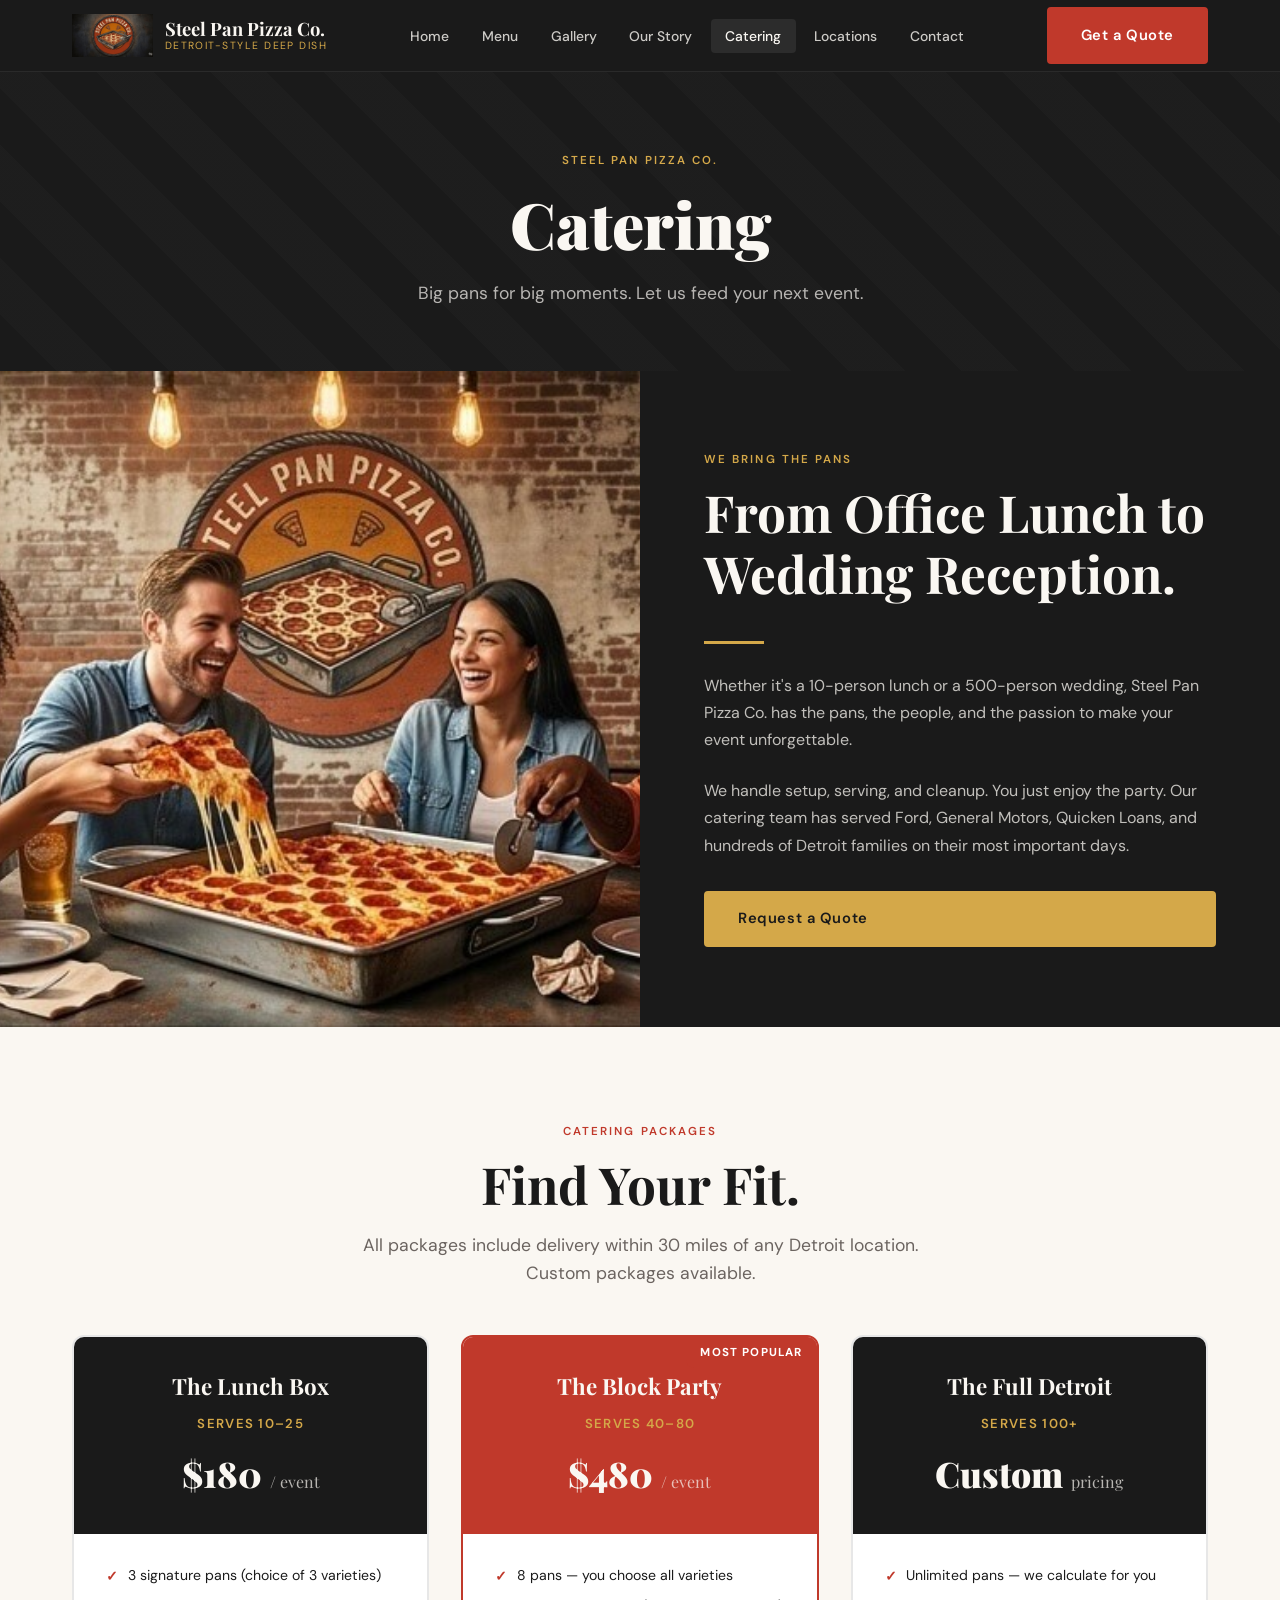
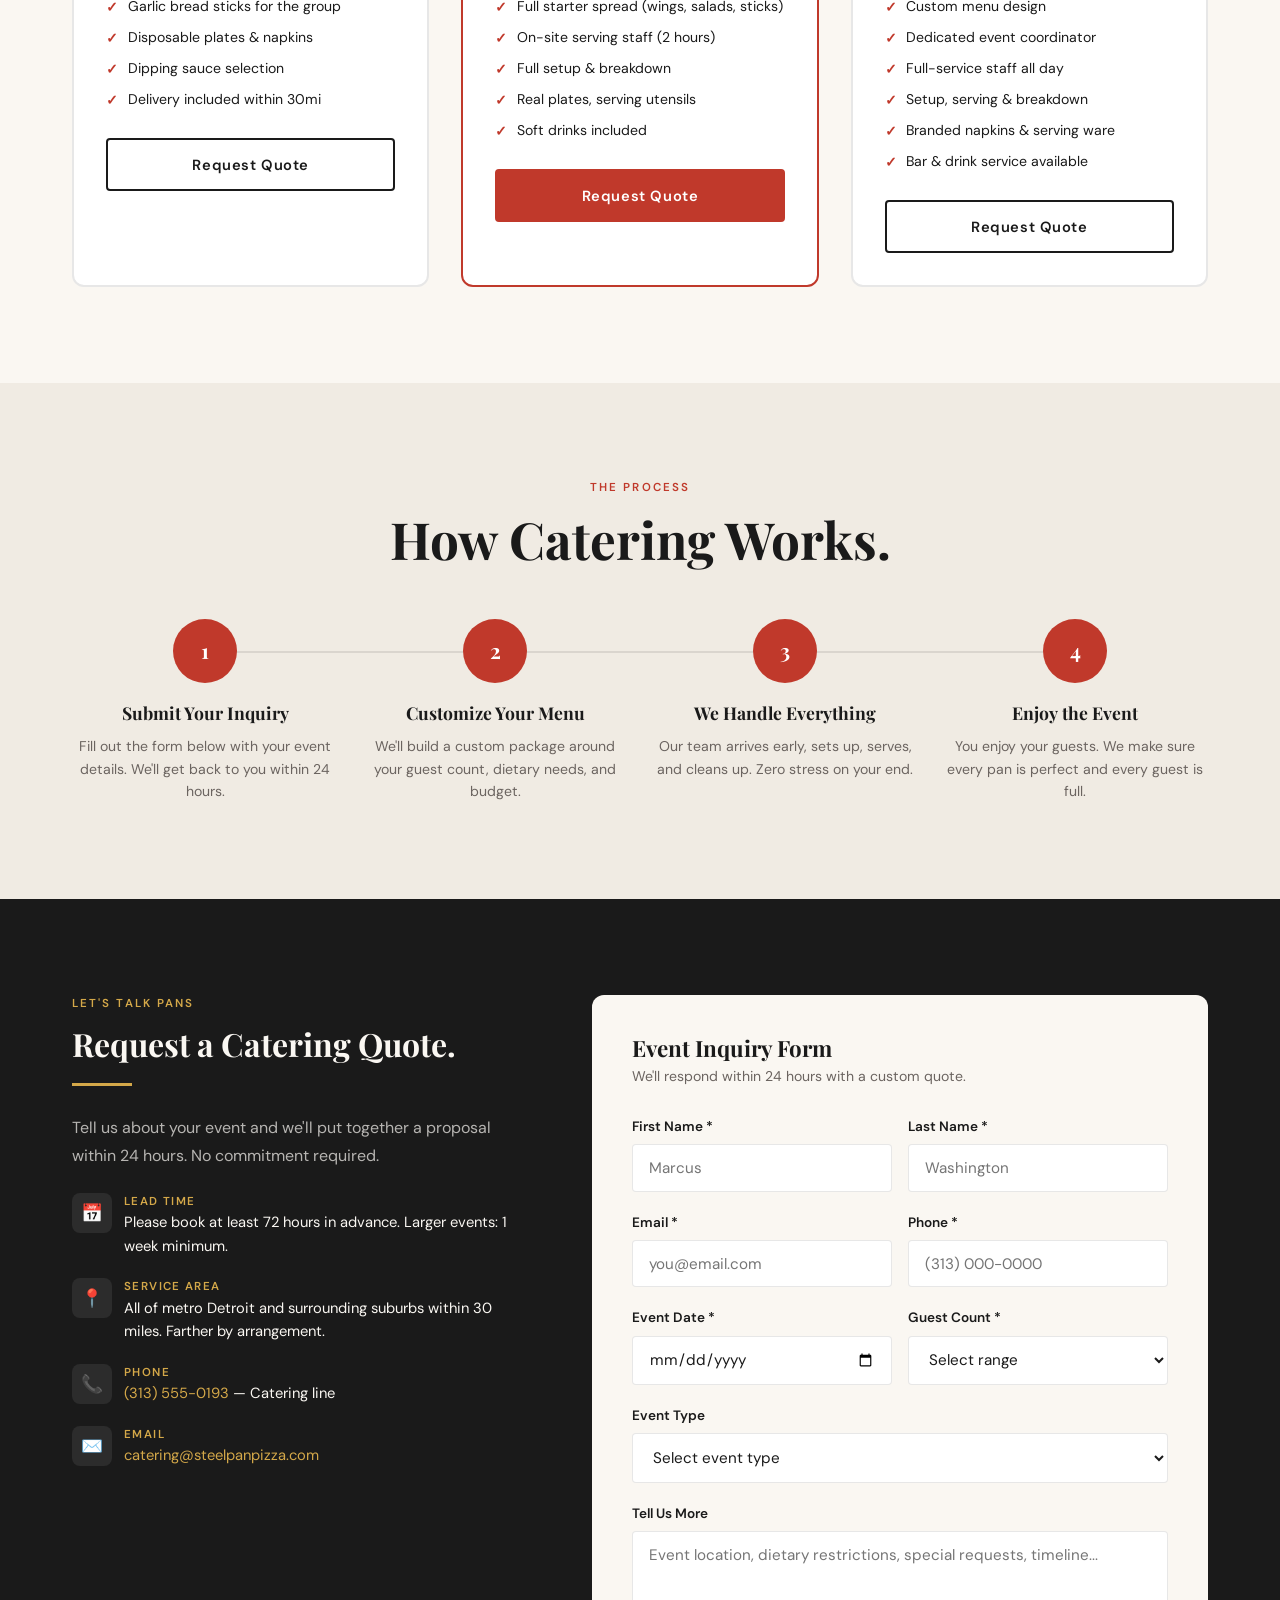
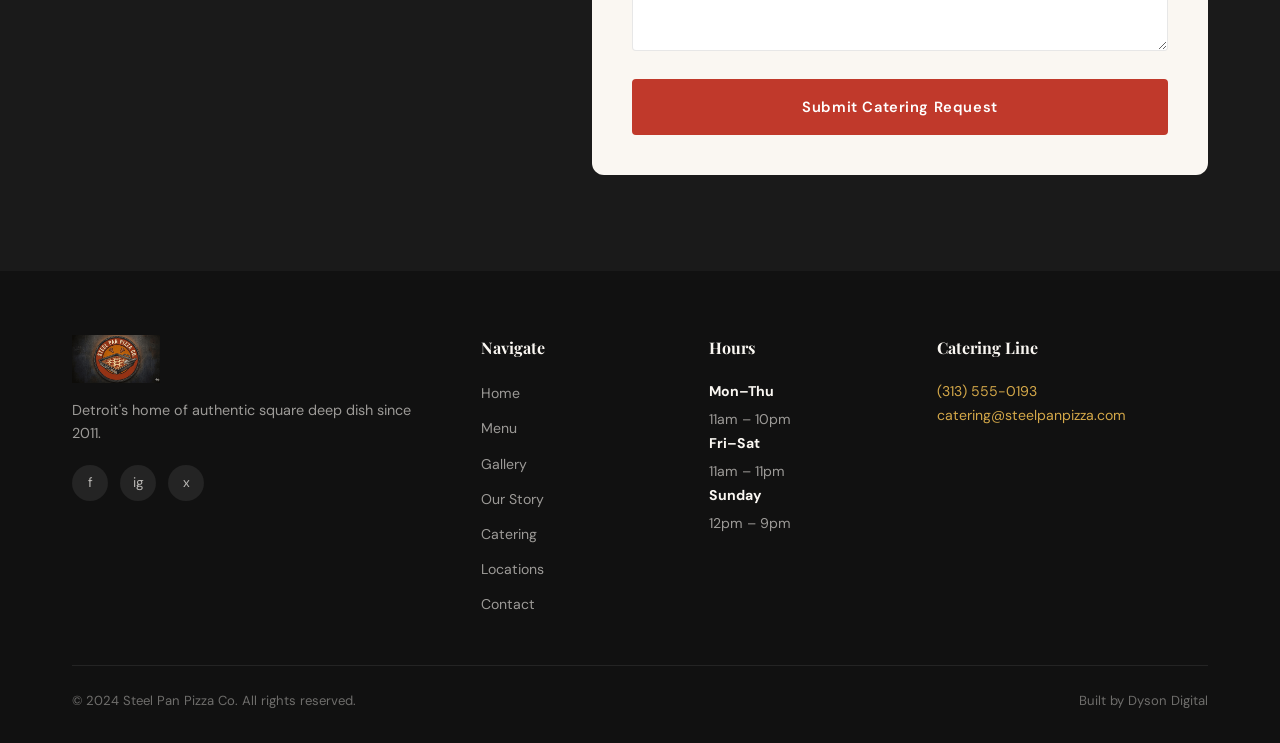
==== catering.html @ 88f8a6eb "Add files via upload" ====
<!DOCTYPE html>
<html lang="en">
<head>
  <meta charset="UTF-8">
  <meta name="viewport" content="width=device-width, initial-scale=1.0">
  <meta name="robots" content="noindex, nofollow">
  <title>Catering — Steel Pan Pizza Co. | Detroit Deep Dish for Events</title>
  <meta name="description" content="Book Steel Pan Pizza Co. for your next corporate lunch, wedding, or party. Detroit-style deep dish catering across metro Detroit.">
  <link rel="preconnect" href="https://fonts.googleapis.com">
  <link rel="preconnect" href="https://fonts.gstatic.com" crossorigin>
  <link rel="stylesheet" href="style.css">
  <style>
    .catering-intro {
      display: grid;
      grid-template-columns: 1fr 1fr;
      min-height: 560px;
    }
    .catering-intro__img { overflow: hidden; }
    .catering-intro__img img { width: 100%; height: 100%; object-fit: cover; }
    .catering-intro__content {
      padding: 5rem 4rem;
      background: var(--charcoal);
      display: flex;
      flex-direction: column;
      justify-content: center;
    }

    .packages {
      padding: 6rem 0;
      background: var(--cream);
    }
    .packages__grid {
      display: grid;
      grid-template-columns: repeat(3, 1fr);
      gap: 2rem;
      margin-top: 3rem;
    }
    .package-card {
      background: #fff;
      border: 2px solid var(--border);
      border-radius: 12px;
      overflow: hidden;
      transition: transform 0.25s, box-shadow 0.25s, border-color 0.25s;
      position: relative;
    }
    .package-card:hover {
      transform: translateY(-6px);
      box-shadow: var(--shadow-md);
    }
    .package-card--featured {
      border-color: var(--red);
    }
    .package-card__badge {
      position: absolute;
      top: 0;
      right: 0;
      background: var(--red);
      color: #fff;
      font-size: 0.72rem;
      font-weight: 700;
      letter-spacing: 0.1em;
      text-transform: uppercase;
      padding: 0.4rem 0.9rem;
      border-bottom-left-radius: 8px;
      opacity: 1;
    }
    .package-card__header {
      background: var(--charcoal);
      padding: 2rem;
      text-align: center;
    }
    .package-card__featured-header { background: var(--red); }
    .package-card__name {
      font-family: var(--font-head);
      font-size: 1.4rem;
      font-weight: 700;
      color: var(--cream);
      margin-bottom: 0.5rem;
      opacity: 1;
    }
    .package-card__serves {
      font-size: 0.82rem;
      font-weight: 600;
      letter-spacing: 0.1em;
      text-transform: uppercase;
      color: var(--gold);
      opacity: 1;
    }
    .package-card__price {
      font-family: var(--font-head);
      font-size: 2.2rem;
      font-weight: 900;
      color: var(--cream);
      margin-top: 0.75rem;
      opacity: 1;
    }
    .package-card__price span {
      font-size: 1rem;
      font-weight: 400;
      opacity: 0.7;
    }
    .package-card__body { padding: 2rem; }
    .package-card__features {
      display: flex;
      flex-direction: column;
      gap: 0.65rem;
      margin-bottom: 1.75rem;
    }
    .package-card__feature {
      display: flex;
      align-items: flex-start;
      gap: 0.6rem;
      font-size: 0.88rem;
      color: var(--charcoal);
      line-height: 1.4;
      opacity: 1;
    }
    .package-card__feature::before {
      content: '✓';
      color: var(--red);
      font-weight: 700;
      flex-shrink: 0;
      margin-top: 0.05rem;
    }

    .how-it-works {
      background: var(--warm-gray);
      padding: 6rem 0;
    }
    .steps {
      display: grid;
      grid-template-columns: repeat(4, 1fr);
      gap: 1.5rem;
      margin-top: 3rem;
      position: relative;
    }
    .steps::before {
      content: '';
      position: absolute;
      top: 2rem;
      left: 10%;
      right: 10%;
      height: 2px;
      background: var(--border);
      z-index: 0;
    }
    .step {
      text-align: center;
      position: relative;
      z-index: 1;
    }
    .step__number {
      width: 4rem;
      height: 4rem;
      border-radius: 50%;
      background: var(--red);
      color: #fff;
      font-family: var(--font-head);
      font-size: 1.3rem;
      font-weight: 700;
      display: flex;
      align-items: center;
      justify-content: center;
      margin: 0 auto 1rem;
      opacity: 1;
    }
    .step__title { font-family: var(--font-head); font-size: 1.1rem; font-weight: 700; margin-bottom: 0.5rem; opacity: 1; }
    .step__text { font-size: 0.88rem; color: var(--mid-gray); line-height: 1.6; opacity: 1; }

    .inquiry-section {
      padding: 6rem 0;
      background: var(--charcoal);
    }
    .inquiry-grid {
      display: grid;
      grid-template-columns: 1fr 1.4fr;
      gap: 5rem;
      align-items: start;
    }
    .inquiry-info h2 { color: var(--cream); font-size: 2rem; margin-bottom: 1rem; opacity: 1; }
    .inquiry-info p { color: rgba(250,247,242,0.7); line-height: 1.7; margin-bottom: 1.5rem; opacity: 1; }
    .inquiry-detail {
      display: flex;
      align-items: flex-start;
      gap: 0.75rem;
      margin-bottom: 1.25rem;
    }
    .inquiry-detail__icon {
      width: 40px;
      height: 40px;
      background: rgba(255,255,255,0.08);
      border-radius: 8px;
      display: flex;
      align-items: center;
      justify-content: center;
      font-size: 1.1rem;
      flex-shrink: 0;
    }
    .inquiry-detail__label { font-size: 0.72rem; font-weight: 600; letter-spacing: 0.12em; text-transform: uppercase; color: var(--gold); opacity: 1; }
    .inquiry-detail__value { font-size: 0.92rem; color: var(--cream); opacity: 1; }

    .catering-form {
      background: var(--cream);
      border-radius: 12px;
      padding: 2.5rem;
    }
    .catering-form h3 { font-size: 1.4rem; margin-bottom: 0.25rem; opacity: 1; }
    .catering-form p { font-size: 0.88rem; color: var(--mid-gray); margin-bottom: 1.75rem; opacity: 1; }
    .form-row { display: grid; grid-template-columns: 1fr 1fr; gap: 1rem; }

    @media (max-width: 900px) {
      .catering-intro { grid-template-columns: 1fr; }
      .catering-intro__img { height: 320px; }
      .catering-intro__content { padding: 3rem 2rem; }
      .packages__grid { grid-template-columns: 1fr; max-width: 480px; margin-left: auto; margin-right: auto; }
      .steps { grid-template-columns: repeat(2, 1fr); }
      .steps::before { display: none; }
      .inquiry-grid { grid-template-columns: 1fr; gap: 3rem; }
      .form-row { grid-template-columns: 1fr; }
    }
    @media (max-width: 600px) {
      .steps { grid-template-columns: 1fr; }
    }
  </style>
</head>
<body>

<!-- ══ NAVBAR ══ -->
<nav class="navbar" role="navigation" aria-label="Main navigation">
  <div class="navbar__inner">
    <a href="index.html" class="navbar__logo" aria-label="Steel Pan Pizza Co. Home">
      <img src="images/pizzalogo.PNG" alt="Steel Pan Pizza Co. Logo">
      <div class="navbar__logo-text">Steel Pan Pizza Co.<span>Detroit-Style Deep Dish</span></div>
    </a>
    <ul class="navbar__links" role="list">
      <li><a href="index.html">Home</a></li>
      <li><a href="menu.html">Menu</a></li>
      <li><a href="gallery.html">Gallery</a></li>
      <li><a href="story.html">Our Story</a></li>
      <li><a href="catering.html" class="active">Catering</a></li>
      <li><a href="locations.html">Locations</a></li>
      <li><a href="contact.html">Contact</a></li>
    </ul>
    <div class="navbar__cta"><a href="catering.html" class="btn btn--primary demo-trigger">Get a Quote</a></div>
    <button class="navbar__hamburger" aria-label="Open mobile menu" aria-expanded="false" id="hamburgerBtn">
      <span></span><span></span><span></span>
    </button>
  </div>
</nav>

<!-- ══ MOBILE MENU ══ -->
<div class="mobile-menu" id="mobileMenu" aria-hidden="true" role="dialog" aria-modal="true" aria-label="Mobile navigation">
  <button class="mobile-menu__close" id="menuClose" aria-label="Close menu">✕</button>
  <a href="index.html">Home</a>
  <a href="menu.html">Menu</a>
  <a href="gallery.html">Gallery</a>
  <a href="story.html">Our Story</a>
  <a href="catering.html">Catering</a>
  <a href="locations.html">Locations</a>
  <a href="contact.html">Contact</a>
  <div class="mobile-menu__cta"><a href="catering.html" class="btn btn--primary demo-trigger">Get a Quote</a></div>
</div>

<!-- ══ PAGE HERO ══ -->
<section class="page-hero" aria-labelledby="pageHeroTitle">
  <div class="container">
    <span class="page-hero__eyebrow">Steel Pan Pizza Co.</span>
    <h1 class="page-hero__title" id="pageHeroTitle">Catering</h1>
    <p class="page-hero__sub">Big pans for big moments. Let us feed your next event.</p>
  </div>
</section>

<!-- ══ INTRO SPLIT ══ -->
<section aria-labelledby="cateringIntroTitle">
  <div class="catering-intro">
    <div class="catering-intro__img">
      <img src="images/friendseatingpizza.jpg" alt="Large catered event with Steel Pan Pizza" loading="lazy">
    </div>
    <div class="catering-intro__content">
      <span class="section-eyebrow" style="color: var(--gold);">We Bring the Pans</span>
      <h2 id="cateringIntroTitle" class="section-title" style="color: var(--cream);">From Office Lunch to Wedding Reception.</h2>
      <div class="divider divider--gold"></div>
      <p style="color: rgba(250,247,242,0.75); line-height: 1.7; margin-bottom: 1.5rem; opacity: 1;">Whether it's a 10-person lunch or a 500-person wedding, Steel Pan Pizza Co. has the pans, the people, and the passion to make your event unforgettable.</p>
      <p style="color: rgba(250,247,242,0.75); line-height: 1.7; margin-bottom: 2rem; opacity: 1;">We handle setup, serving, and cleanup. You just enjoy the party. Our catering team has served Ford, General Motors, Quicken Loans, and hundreds of Detroit families on their most important days.</p>
      <a href="#inquiry" class="btn btn--gold demo-trigger">Request a Quote</a>
    </div>
  </div>
</section>

<!-- ══ PACKAGES ══ -->
<section class="packages" aria-labelledby="packagesTitle">
  <div class="container">
    <div class="text-center">
      <span class="section-eyebrow">Catering Packages</span>
      <h2 id="packagesTitle" class="section-title">Find Your Fit.</h2>
      <p class="section-subtitle" style="margin: 0 auto;">All packages include delivery within 30 miles of any Detroit location. Custom packages available.</p>
    </div>
    <div class="packages__grid">
      <div class="package-card fade-up">
        <div class="package-card__header">
          <div class="package-card__name">The Lunch Box</div>
          <div class="package-card__serves">Serves 10–25</div>
          <div class="package-card__price">$180 <span>/ event</span></div>
        </div>
        <div class="package-card__body">
          <div class="package-card__features">
            <div class="package-card__feature">3 signature pans (choice of 3 varieties)</div>
            <div class="package-card__feature">Garlic bread sticks for the group</div>
            <div class="package-card__feature">Disposable plates &amp; napkins</div>
            <div class="package-card__feature">Dipping sauce selection</div>
            <div class="package-card__feature">Delivery included within 30mi</div>
          </div>
          <button class="btn btn--outline-dark demo-trigger" style="width: 100%; justify-content: center;">Request Quote</button>
        </div>
      </div>

      <div class="package-card package-card--featured fade-up">
        <div class="package-card__badge">Most Popular</div>
        <div class="package-card__header package-card__featured-header">
          <div class="package-card__name">The Block Party</div>
          <div class="package-card__serves">Serves 40–80</div>
          <div class="package-card__price">$480 <span>/ event</span></div>
        </div>
        <div class="package-card__body">
          <div class="package-card__features">
            <div class="package-card__feature">8 pans — you choose all varieties</div>
            <div class="package-card__feature">Full starter spread (wings, salads, sticks)</div>
            <div class="package-card__feature">On-site serving staff (2 hours)</div>
            <div class="package-card__feature">Full setup &amp; breakdown</div>
            <div class="package-card__feature">Real plates, serving utensils</div>
            <div class="package-card__feature">Soft drinks included</div>
          </div>
          <button class="btn btn--primary demo-trigger" style="width: 100%; justify-content: center;">Request Quote</button>
        </div>
      </div>

      <div class="package-card fade-up">
        <div class="package-card__header">
          <div class="package-card__name">The Full Detroit</div>
          <div class="package-card__serves">Serves 100+</div>
          <div class="package-card__price">Custom <span>pricing</span></div>
        </div>
        <div class="package-card__body">
          <div class="package-card__features">
            <div class="package-card__feature">Unlimited pans — we calculate for you</div>
            <div class="package-card__feature">Custom menu design</div>
            <div class="package-card__feature">Dedicated event coordinator</div>
            <div class="package-card__feature">Full-service staff all day</div>
            <div class="package-card__feature">Setup, serving &amp; breakdown</div>
            <div class="package-card__feature">Branded napkins &amp; serving ware</div>
            <div class="package-card__feature">Bar &amp; drink service available</div>
          </div>
          <button class="btn btn--outline-dark demo-trigger" style="width: 100%; justify-content: center;">Request Quote</button>
        </div>
      </div>
    </div>
  </div>
</section>

<!-- ══ HOW IT WORKS ══ -->
<section class="how-it-works" aria-labelledby="howTitle">
  <div class="container">
    <div class="text-center">
      <span class="section-eyebrow">The Process</span>
      <h2 id="howTitle" class="section-title">How Catering Works.</h2>
    </div>
    <div class="steps" role="list">
      <div class="step fade-up" role="listitem">
        <div class="step__number" aria-label="Step 1">1</div>
        <div class="step__title">Submit Your Inquiry</div>
        <p class="step__text">Fill out the form below with your event details. We'll get back to you within 24 hours.</p>
      </div>
      <div class="step fade-up" role="listitem">
        <div class="step__number" aria-label="Step 2">2</div>
        <div class="step__title">Customize Your Menu</div>
        <p class="step__text">We'll build a custom package around your guest count, dietary needs, and budget.</p>
      </div>
      <div class="step fade-up" role="listitem">
        <div class="step__number" aria-label="Step 3">3</div>
        <div class="step__title">We Handle Everything</div>
        <p class="step__text">Our team arrives early, sets up, serves, and cleans up. Zero stress on your end.</p>
      </div>
      <div class="step fade-up" role="listitem">
        <div class="step__number" aria-label="Step 4">4</div>
        <div class="step__title">Enjoy the Event</div>
        <p class="step__text">You enjoy your guests. We make sure every pan is perfect and every guest is full.</p>
      </div>
    </div>
  </div>
</section>

<!-- ══ INQUIRY FORM ══ -->
<section class="inquiry-section" id="inquiry" aria-labelledby="inquiryTitle">
  <div class="container">
    <div class="inquiry-grid">
      <div class="inquiry-info">
        <span class="section-eyebrow" style="color: var(--gold);">Let's Talk Pans</span>
        <h2 id="inquiryTitle">Request a Catering Quote.</h2>
        <div class="divider divider--gold"></div>
        <p>Tell us about your event and we'll put together a proposal within 24 hours. No commitment required.</p>

        <div class="inquiry-detail">
          <div class="inquiry-detail__icon" aria-hidden="true">📅</div>
          <div>
            <div class="inquiry-detail__label">Lead Time</div>
            <div class="inquiry-detail__value">Please book at least 72 hours in advance. Larger events: 1 week minimum.</div>
          </div>
        </div>
        <div class="inquiry-detail">
          <div class="inquiry-detail__icon" aria-hidden="true">📍</div>
          <div>
            <div class="inquiry-detail__label">Service Area</div>
            <div class="inquiry-detail__value">All of metro Detroit and surrounding suburbs within 30 miles. Farther by arrangement.</div>
          </div>
        </div>
        <div class="inquiry-detail">
          <div class="inquiry-detail__icon" aria-hidden="true">📞</div>
          <div>
            <div class="inquiry-detail__label">Phone</div>
            <div class="inquiry-detail__value"><a href="tel:+13135550193" style="color: var(--gold);">(313) 555-0193</a> — Catering line</div>
          </div>
        </div>
        <div class="inquiry-detail">
          <div class="inquiry-detail__icon" aria-hidden="true">✉️</div>
          <div>
            <div class="inquiry-detail__label">Email</div>
            <div class="inquiry-detail__value"><a href="mailto:catering@steelpanpizza.com" style="color: var(--gold);">catering@steelpanpizza.com</a></div>
          </div>
        </div>
      </div>

      <div class="catering-form" role="form" aria-labelledby="formTitle">
        <h3 id="formTitle">Event Inquiry Form</h3>
        <p>We'll respond within 24 hours with a custom quote.</p>
        <div class="form-row">
          <div class="form-group">
            <label for="firstName">First Name *</label>
            <input type="text" id="firstName" name="firstName" placeholder="Marcus" required>
          </div>
          <div class="form-group">
            <label for="lastName">Last Name *</label>
            <input type="text" id="lastName" name="lastName" placeholder="Washington" required>
          </div>
        </div>
        <div class="form-row">
          <div class="form-group">
            <label for="email">Email *</label>
            <input type="email" id="email" name="email" placeholder="you@email.com" required>
          </div>
          <div class="form-group">
            <label for="phone">Phone *</label>
            <input type="tel" id="phone" name="phone" placeholder="(313) 000-0000" required>
          </div>
        </div>
        <div class="form-row">
          <div class="form-group">
            <label for="eventDate">Event Date *</label>
            <input type="date" id="eventDate" name="eventDate" required>
          </div>
          <div class="form-group">
            <label for="guestCount">Guest Count *</label>
            <select id="guestCount" name="guestCount" required>
              <option value="">Select range</option>
              <option>10–25 guests</option>
              <option>25–50 guests</option>
              <option>50–100 guests</option>
              <option>100–200 guests</option>
              <option>200+ guests</option>
            </select>
          </div>
        </div>
        <div class="form-group">
          <label for="eventType">Event Type</label>
          <select id="eventType" name="eventType">
            <option value="">Select event type</option>
            <option>Corporate Lunch / Dinner</option>
            <option>Wedding / Rehearsal Dinner</option>
            <option>Birthday Party</option>
            <option>Community / Block Party</option>
            <option>Holiday Party</option>
            <option>Other</option>
          </select>
        </div>
        <div class="form-group">
          <label for="eventDetails">Tell Us More</label>
          <textarea id="eventDetails" name="eventDetails" placeholder="Event location, dietary restrictions, special requests, timeline..."></textarea>
        </div>
        <button type="button" class="btn btn--primary demo-trigger" style="width: 100%; justify-content: center; padding: 1rem;">Submit Catering Request</button>
      </div>
    </div>
  </div>
</section>

<!-- ══ FOOTER ══ -->
<footer class="footer" role="contentinfo">
  <div class="container">
    <div class="footer__grid">
      <div class="footer__brand">
        <img src="images/pizzalogo.PNG" alt="Steel Pan Pizza Co." loading="lazy">
        <p>Detroit's home of authentic square deep dish since 2011.</p>
        <div class="footer__social" aria-label="Social media links">
          <a href="#" aria-label="Facebook">f</a>
          <a href="#" aria-label="Instagram">ig</a>
          <a href="#" aria-label="Twitter/X">x</a>
        </div>
      </div>
      <div>
        <div class="footer__col-title">Navigate</div>
        <ul class="footer__links" role="list">
          <li><a href="index.html">Home</a></li><li><a href="menu.html">Menu</a></li>
          <li><a href="gallery.html">Gallery</a></li><li><a href="story.html">Our Story</a></li>
          <li><a href="catering.html">Catering</a></li><li><a href="locations.html">Locations</a></li>
          <li><a href="contact.html">Contact</a></li>
        </ul>
      </div>
      <div>
        <div class="footer__col-title">Hours</div>
        <address class="footer__address" style="font-style:normal;">
          <strong>Mon–Thu</strong> 11am – 10pm<br>
          <strong>Fri–Sat</strong> 11am – 11pm<br>
          <strong>Sunday</strong> 12pm – 9pm
        </address>
      </div>
      <div>
        <div class="footer__col-title">Catering Line</div>
        <address class="footer__address" style="font-style:normal;">
          <a href="tel:+13135550193" style="color:var(--gold);">(313) 555-0193</a><br>
          <a href="mailto:catering@steelpanpizza.com" style="color:var(--gold);">catering@steelpanpizza.com</a>
        </address>
      </div>
    </div>
    <div class="footer__bottom">
      <span>© 2024 Steel Pan Pizza Co. All rights reserved.</span>
      <span>Built by <a href="#" rel="noopener">Dyson Digital</a></span>
    </div>
  </div>
</footer>

<!-- ══ DEMO MODAL ══ -->
<div class="demo-modal-overlay" id="demoModal" role="dialog" aria-modal="true" aria-labelledby="demoModalTitle">
  <div class="demo-modal">
    <div class="demo-modal__icon" aria-hidden="true">🍕</div>
    <h2 class="demo-modal__title" id="demoModalTitle">Demo Site Only</h2>
    <p class="demo-modal__body">This is a demo site for display purposes only. No orders can be placed.</p>
    <p class="demo-modal__credit">Built by Dyson Digital</p>
    <button class="demo-modal__close" id="demoClose">Got It</button>
  </div>
</div>

<script>
  const demoModal = document.getElementById('demoModal');
  document.querySelectorAll('.demo-trigger').forEach(btn => {
    btn.addEventListener('click', e => { e.preventDefault(); demoModal.classList.add('is-active'); });
  });
  document.getElementById('demoClose').addEventListener('click', () => demoModal.classList.remove('is-active'));
  demoModal.addEventListener('click', e => { if (e.target === demoModal) demoModal.classList.remove('is-active'); });
  document.addEventListener('keydown', e => { if (e.key === 'Escape') demoModal.classList.remove('is-active'); });

  const observer = new IntersectionObserver(entries => {
    entries.forEach(e => { if (e.isIntersecting) { e.target.classList.add('is-visible'); observer.unobserve(e.target); } });
  }, { threshold: 0.1 });
  document.querySelectorAll('.fade-up').forEach(el => observer.observe(el));
</script>

<!-- ══ MOBILE NAV ══ -->
<script>
  const hamburgerBtn = document.getElementById('hamburgerBtn');
  const mobileMenu   = document.getElementById('mobileMenu');
  const menuClose    = document.getElementById('menuClose');
  function openMenu() { mobileMenu.classList.add('is-open'); requestAnimationFrame(() => mobileMenu.setAttribute('aria-hidden','false')); hamburgerBtn.setAttribute('aria-expanded','true'); document.body.style.overflow='hidden'; }
  function closeMenu() { mobileMenu.setAttribute('aria-hidden','true'); hamburgerBtn.setAttribute('aria-expanded','false'); document.body.style.overflow=''; setTimeout(()=>mobileMenu.classList.remove('is-open'),300); }
  hamburgerBtn.addEventListener('click', openMenu);
  menuClose.addEventListener('click', closeMenu);
  mobileMenu.addEventListener('click', (e) => { if (e.target.closest('a')) closeMenu(); });
  document.addEventListener('keydown', e => { if (e.key === 'Escape') closeMenu(); });
</script>
</body>
</html>
---- style.css ----
/* ═══════════════════════════════════════════════
   STEEL PAN PIZZA CO. — SHARED STYLESHEET
   Built by Dyson Digital
═══════════════════════════════════════════════ */

@import url('https://fonts.googleapis.com/css2?family=Playfair+Display:ital,wght@0,400;0,600;0,700;0,900;1,400;1,700&family=DM+Sans:wght@300;400;500;600&display=swap');

/* ── CSS VARIABLES ───────────────────────────── */
:root {
  --cream:      #faf7f2;
  --charcoal:   #1a1a1a;
  --red:        #c0392b;
  --red-dark:   #a93226;
  --red-light:  #e74c3c;
  --gold:       #d4a849;
  --warm-gray:  #f0ebe3;
  --mid-gray:   #6b6460;
  --border:     rgba(26,26,26,0.1);

  --font-head:  'Playfair Display', Georgia, serif;
  --font-body:  'DM Sans', sans-serif;

  --nav-h:      72px;
  --radius:     4px;
  --shadow-sm:  0 2px 12px rgba(0,0,0,0.08);
  --shadow-md:  0 8px 32px rgba(0,0,0,0.14);
  --shadow-lg:  0 20px 60px rgba(0,0,0,0.22);

  --z-nav:      999;
  --z-menu:     1000;
  --z-close:    1001;
  --z-modal:    1100;
}

/* ── RESET & BASE ───────────────────────────── */
*, *::before, *::after { box-sizing: border-box; margin: 0; padding: 0; }

html { scroll-behavior: smooth; font-size: 16px; }

body {
  font-family: var(--font-body);
  background: var(--cream);
  color: var(--charcoal);
  line-height: 1.6;
  overflow-x: hidden;
  -webkit-font-smoothing: antialiased;
}

img {
  max-width: 100%;
  height: auto;
  display: block;
}

a { color: inherit; text-decoration: none; }

ul { list-style: none; }

/* ── TYPOGRAPHY ──────────────────────────────── */
h1, h2, h3, h4, h5 {
  font-family: var(--font-head);
  line-height: 1.2;
  color: var(--charcoal);
  overflow: visible;
  opacity: 1;
}

p {
  line-height: 1.6;
  opacity: 1;
  overflow: visible;
}

.section-eyebrow {
  font-family: var(--font-body);
  font-size: 0.72rem;
  font-weight: 600;
  letter-spacing: 0.18em;
  text-transform: uppercase;
  color: var(--red);
  display: block;
  margin-bottom: 0.75rem;
  opacity: 1;
}

.section-title {
  font-size: clamp(2rem, 4vw, 3.2rem);
  font-weight: 700;
  margin-bottom: 1rem;
  opacity: 1;
}

.section-subtitle {
  font-size: 1.1rem;
  color: var(--mid-gray);
  max-width: 560px;
  line-height: 1.6;
  opacity: 1;
}

/* ── LAYOUT HELPERS ─────────────────────────── */
.container {
  width: 100%;
  max-width: 1200px;
  margin: 0 auto;
  padding: 0 2rem;
}

.container--wide {
  max-width: 1440px;
  margin: 0 auto;
  padding: 0 2rem;
}

.section {
  padding: 6rem 0;
}

.section--dark {
  background: var(--charcoal);
  color: var(--cream);
}

.section--dark h1,
.section--dark h2,
.section--dark h3,
.section--dark h4,
.section--dark p {
  color: var(--cream);
}

.section--warm {
  background: var(--warm-gray);
}

.text-center { text-align: center; }

/* ── BUTTONS ─────────────────────────────────── */
.btn {
  display: inline-flex;
  align-items: center;
  gap: 0.5rem;
  padding: 0.9rem 2rem;
  border-radius: var(--radius);
  font-family: var(--font-body);
  font-size: 0.92rem;
  font-weight: 600;
  letter-spacing: 0.04em;
  cursor: pointer;
  border: 2px solid transparent;
  transition: all 0.22s ease;
  text-decoration: none;
  opacity: 1;
}

.btn--primary {
  background: var(--red);
  color: #fff;
  border-color: var(--red);
}

.btn--primary:hover {
  background: var(--red-dark);
  border-color: var(--red-dark);
  transform: translateY(-2px);
  box-shadow: 0 6px 20px rgba(192,57,43,0.35);
}

.btn--outline {
  background: transparent;
  color: var(--cream);
  border-color: var(--cream);
}

.btn--outline:hover {
  background: var(--cream);
  color: var(--charcoal);
  transform: translateY(-2px);
}

.btn--outline-dark {
  background: transparent;
  color: var(--charcoal);
  border-color: var(--charcoal);
}

.btn--outline-dark:hover {
  background: var(--charcoal);
  color: var(--cream);
  transform: translateY(-2px);
}

.btn--gold {
  background: var(--gold);
  color: var(--charcoal);
  border-color: var(--gold);
}

.btn--gold:hover {
  background: #c49a3e;
  transform: translateY(-2px);
  box-shadow: 0 6px 20px rgba(212,168,73,0.4);
}

/* ── NAVBAR ──────────────────────────────────── */
.navbar {
  position: sticky;
  top: 0;
  left: 0;
  right: 0;
  height: var(--nav-h);
  background: var(--charcoal);
  z-index: var(--z-nav);
  border-bottom: 1px solid rgba(255,255,255,0.07);
}

.navbar__inner {
  display: flex;
  align-items: center;
  justify-content: space-between;
  height: 100%;
  max-width: 1200px;
  margin: 0 auto;
  padding: 0 2rem;
}

.navbar__logo {
  display: flex;
  align-items: center;
  gap: 0.75rem;
  text-decoration: none;
}

.navbar__logo img {
  height: 44px;
  width: auto;
  object-fit: contain;
}

.navbar__logo-text {
  font-family: var(--font-head);
  font-size: 1.15rem;
  font-weight: 700;
  color: var(--cream);
  line-height: 1.2;
  opacity: 1;
}

.navbar__logo-text span {
  display: block;
  font-size: 0.65rem;
  font-family: var(--font-body);
  font-weight: 400;
  letter-spacing: 0.14em;
  text-transform: uppercase;
  color: var(--gold);
  opacity: 1;
}

.navbar__links {
  display: flex;
  align-items: center;
  gap: 0.25rem;
}

.navbar__links a {
  font-size: 0.87rem;
  font-weight: 500;
  color: rgba(250,247,242,0.8);
  padding: 0.5rem 0.9rem;
  border-radius: var(--radius);
  transition: color 0.18s, background 0.18s;
  opacity: 1;
}

.navbar__links a:hover,
.navbar__links a.active {
  color: var(--cream);
  background: rgba(255,255,255,0.08);
}

.navbar__cta {
  display: flex;
  align-items: center;
  gap: 1rem;
}

.navbar__hamburger {
  display: none;
  flex-direction: column;
  justify-content: center;
  align-items: center;
  gap: 5px;
  width: 44px;
  height: 44px;
  background: none;
  border: none;
  cursor: pointer;
  padding: 0;
  border-radius: var(--radius);
}

.navbar__hamburger span {
  display: block;
  width: 24px;
  height: 2px;
  background: var(--cream);
  border-radius: 2px;
  transition: all 0.25s ease;
}

/* ── MOBILE MENU ────────────────────────────── */
.mobile-menu {
  display: none;
  position: fixed;
  inset: 0;
  background: var(--charcoal);
  z-index: var(--z-menu);
  flex-direction: column;
  justify-content: center;
  align-items: center;
  gap: 0;
  padding: 2rem;
  opacity: 0;
  transform: translateX(100%);
  transition: opacity 0.3s ease, transform 0.3s ease;
}

.mobile-menu[aria-hidden="false"] {
  opacity: 1;
  transform: translateX(0);
}

.mobile-menu.is-open {
  display: flex;
}

.mobile-menu__close {
  position: absolute;
  top: 2rem;
  right: 2rem;
  width: 44px;
  height: 44px;
  background: rgba(255,255,255,0.08);
  border: none;
  color: var(--cream);
  font-size: 1.4rem;
  cursor: pointer;
  border-radius: 50%;
  display: flex;
  align-items: center;
  justify-content: center;
  z-index: var(--z-close);
  transition: background 0.18s;
}

.mobile-menu__close:hover {
  background: rgba(255,255,255,0.16);
}

.mobile-menu a {
  font-family: var(--font-head);
  font-size: 2rem;
  font-weight: 700;
  color: var(--cream);
  padding: 0.75rem 1rem;
  text-align: center;
  transition: color 0.18s;
  opacity: 1;
}

.mobile-menu a:hover {
  color: var(--gold);
}

.mobile-menu__cta {
  margin-top: 2rem;
}

/* ── HERO ────────────────────────────────────── */
.hero {
  position: relative;
  min-height: calc(100vh - var(--nav-h));
  display: flex;
  align-items: center;
  overflow: hidden;
}

.hero__bg {
  position: absolute;
  inset: 0;
  z-index: 0;
}

.hero__bg img {
  width: 100%;
  height: 100%;
  object-fit: cover;
  object-position: center;
}

.hero__overlay {
  position: absolute;
  inset: 0;
  background: linear-gradient(
    105deg,
    rgba(26,26,26,0.82) 0%,
    rgba(26,26,26,0.55) 50%,
    rgba(26,26,26,0.2) 100%
  );
  z-index: 1;
}

.hero__content {
  position: relative;
  z-index: 2;
  max-width: 640px;
  padding: 4rem 2rem;
  margin-left: calc((100vw - 1200px) / 2);
}

@media (max-width: 1240px) {
  .hero__content { margin-left: 2rem; }
}

.hero__badge {
  display: inline-flex;
  align-items: center;
  gap: 0.5rem;
  background: var(--red);
  color: #fff;
  font-size: 0.72rem;
  font-weight: 600;
  letter-spacing: 0.16em;
  text-transform: uppercase;
  padding: 0.4rem 1rem;
  border-radius: 2rem;
  margin-bottom: 1.5rem;
  opacity: 1;
}

.hero__title {
  font-size: clamp(2.8rem, 6vw, 5rem);
  font-weight: 900;
  color: var(--cream);
  line-height: 1.05;
  margin-bottom: 1.25rem;
  opacity: 1;
}

.hero__title em {
  font-style: italic;
  color: var(--gold);
}

.hero__sub {
  font-size: 1.1rem;
  color: rgba(250,247,242,0.85);
  line-height: 1.6;
  margin-bottom: 2.5rem;
  opacity: 1;
}

.hero__actions {
  display: flex;
  gap: 1rem;
  flex-wrap: wrap;
}

/* ── DIVIDER ─────────────────────────────────── */
.divider {
  width: 60px;
  height: 3px;
  background: var(--red);
  margin: 1.25rem 0 1.75rem;
}

.divider--center {
  margin: 1.25rem auto 1.75rem;
}

.divider--gold {
  background: var(--gold);
}

/* ── CARDS ───────────────────────────────────── */
.card {
  background: #fff;
  border-radius: 8px;
  overflow: hidden;
  box-shadow: var(--shadow-sm);
  transition: transform 0.25s ease, box-shadow 0.25s ease;
}

.card:hover {
  transform: translateY(-6px);
  box-shadow: var(--shadow-md);
}

.card__img {
  width: 100%;
  height: 240px;
  object-fit: cover;
}

.card__body {
  padding: 1.5rem;
}

.card__label {
  font-size: 0.72rem;
  font-weight: 600;
  letter-spacing: 0.14em;
  text-transform: uppercase;
  color: var(--red);
  margin-bottom: 0.5rem;
  opacity: 1;
}

.card__title {
  font-size: 1.25rem;
  font-weight: 700;
  margin-bottom: 0.5rem;
  opacity: 1;
}

.card__desc {
  font-size: 0.9rem;
  color: var(--mid-gray);
  line-height: 1.6;
  opacity: 1;
}

.card__price {
  font-family: var(--font-head);
  font-size: 1.3rem;
  font-weight: 700;
  color: var(--red);
  margin-top: 1rem;
  opacity: 1;
}

/* ── GRID HELPERS ────────────────────────────── */
.grid-3 {
  display: grid;
  grid-template-columns: repeat(3, 1fr);
  gap: 2rem;
}

.grid-2 {
  display: grid;
  grid-template-columns: repeat(2, 1fr);
  gap: 2rem;
}

.grid-4 {
  display: grid;
  grid-template-columns: repeat(4, 1fr);
  gap: 1.5rem;
}

/* ── STRIP / FEATURE BAR ─────────────────────── */
.strip {
  background: var(--red);
  padding: 1.25rem 0;
  overflow: hidden;
}

.strip__inner {
  display: flex;
  align-items: center;
  justify-content: center;
  gap: 3rem;
  flex-wrap: wrap;
}

.strip__item {
  display: flex;
  align-items: center;
  gap: 0.6rem;
  color: #fff;
  font-size: 0.85rem;
  font-weight: 500;
  letter-spacing: 0.04em;
  opacity: 1;
}

.strip__item svg {
  flex-shrink: 0;
}

/* ── PAGE HERO (INTERIOR) ────────────────────── */
.page-hero {
  background: var(--charcoal);
  padding: 5rem 0 4rem;
  text-align: center;
  position: relative;
  overflow: hidden;
}

.page-hero::before {
  content: '';
  position: absolute;
  inset: 0;
  background: repeating-linear-gradient(
    45deg,
    transparent,
    transparent 40px,
    rgba(255,255,255,0.015) 40px,
    rgba(255,255,255,0.015) 80px
  );
  pointer-events: none;
}

.page-hero__eyebrow {
  font-size: 0.72rem;
  font-weight: 600;
  letter-spacing: 0.18em;
  text-transform: uppercase;
  color: var(--gold);
  display: block;
  margin-bottom: 1rem;
  opacity: 1;
}

.page-hero__title {
  font-size: clamp(2.5rem, 5vw, 4rem);
  font-weight: 900;
  color: var(--cream);
  opacity: 1;
}

.page-hero__sub {
  font-size: 1.1rem;
  color: rgba(250,247,242,0.7);
  margin-top: 1rem;
  max-width: 520px;
  margin-left: auto;
  margin-right: auto;
  line-height: 1.6;
  opacity: 1;
}

/* ── FOOTER ──────────────────────────────────── */
.footer {
  background: #111;
  padding: 4rem 0 2rem;
  color: rgba(250,247,242,0.7);
}

.footer__grid {
  display: grid;
  grid-template-columns: 2fr 1fr 1fr 1.5fr;
  gap: 3rem;
  margin-bottom: 3rem;
}

.footer__brand img {
  height: 48px;
  width: auto;
  margin-bottom: 1rem;
}

.footer__brand p {
  font-size: 0.9rem;
  line-height: 1.6;
  color: rgba(250,247,242,0.6);
  opacity: 1;
}

.footer__col-title {
  font-family: var(--font-head);
  font-size: 1rem;
  font-weight: 700;
  color: var(--cream);
  margin-bottom: 1.25rem;
  opacity: 1;
}

.footer__links {
  display: flex;
  flex-direction: column;
  gap: 0.6rem;
}

.footer__links a {
  font-size: 0.88rem;
  color: rgba(250,247,242,0.6);
  transition: color 0.18s;
  opacity: 1;
}

.footer__links a:hover {
  color: var(--gold);
}

.footer__address {
  font-size: 0.88rem;
  line-height: 1.7;
  color: rgba(250,247,242,0.6);
  opacity: 1;
}

.footer__address strong {
  color: var(--cream);
  display: block;
  margin-bottom: 0.25rem;
  opacity: 1;
}

.footer__bottom {
  border-top: 1px solid rgba(255,255,255,0.08);
  padding-top: 1.5rem;
  display: flex;
  align-items: center;
  justify-content: space-between;
  font-size: 0.82rem;
  color: rgba(250,247,242,0.4);
  flex-wrap: wrap;
  gap: 0.75rem;
}

.footer__bottom a {
  color: rgba(250,247,242,0.4);
  transition: color 0.18s;
}

.footer__bottom a:hover {
  color: var(--gold);
}

.footer__social {
  display: flex;
  gap: 0.75rem;
  margin-top: 1.25rem;
}

.footer__social a {
  width: 36px;
  height: 36px;
  border-radius: 50%;
  background: rgba(255,255,255,0.08);
  display: flex;
  align-items: center;
  justify-content: center;
  color: rgba(250,247,242,0.7);
  font-size: 0.85rem;
  transition: background 0.18s, color 0.18s;
}

.footer__social a:hover {
  background: var(--red);
  color: #fff;
}

/* ── DEMO MODAL ──────────────────────────────── */
.demo-modal-overlay {
  position: fixed;
  inset: 0;
  background: rgba(0,0,0,0.72);
  z-index: var(--z-modal);
  display: flex;
  align-items: center;
  justify-content: center;
  padding: 1.5rem;
  opacity: 0;
  pointer-events: none;
  transition: opacity 0.25s ease;
}

.demo-modal-overlay.is-active {
  opacity: 1;
  pointer-events: all;
}

.demo-modal {
  background: var(--cream);
  border-radius: 12px;
  max-width: 460px;
  width: 100%;
  padding: 2.5rem;
  text-align: center;
  box-shadow: var(--shadow-lg);
  transform: scale(0.92) translateY(16px);
  transition: transform 0.28s ease;
}

.demo-modal-overlay.is-active .demo-modal {
  transform: scale(1) translateY(0);
}

.demo-modal__icon {
  width: 64px;
  height: 64px;
  background: rgba(192,57,43,0.1);
  border-radius: 50%;
  display: flex;
  align-items: center;
  justify-content: center;
  margin: 0 auto 1.5rem;
  font-size: 1.8rem;
}

.demo-modal__title {
  font-family: var(--font-head);
  font-size: 1.5rem;
  font-weight: 700;
  margin-bottom: 0.75rem;
  color: var(--charcoal);
  opacity: 1;
}

.demo-modal__body {
  font-size: 0.95rem;
  color: var(--mid-gray);
  line-height: 1.6;
  margin-bottom: 0.75rem;
  opacity: 1;
}

.demo-modal__credit {
  font-size: 0.82rem;
  color: var(--red);
  font-weight: 600;
  margin-bottom: 1.75rem;
  opacity: 1;
}

.demo-modal__close {
  background: var(--charcoal);
  color: var(--cream);
  border: none;
  border-radius: var(--radius);
  padding: 0.8rem 2rem;
  font-family: var(--font-body);
  font-size: 0.9rem;
  font-weight: 600;
  cursor: pointer;
  transition: background 0.18s;
}

.demo-modal__close:hover {
  background: var(--red);
}

/* ── SCROLL ANIMATIONS ───────────────────────── */
.fade-up {
  opacity: 0;
  transform: translateY(30px);
  transition: opacity 0.6s ease, transform 0.6s ease;
}

.fade-up.is-visible {
  opacity: 1;
  transform: translateY(0);
}

.fade-up:nth-child(2) { transition-delay: 0.1s; }
.fade-up:nth-child(3) { transition-delay: 0.2s; }
.fade-up:nth-child(4) { transition-delay: 0.3s; }

/* ── FORM ELEMENTS ───────────────────────────── */
.form-group {
  margin-bottom: 1.25rem;
}

.form-group label {
  display: block;
  font-size: 0.85rem;
  font-weight: 600;
  margin-bottom: 0.4rem;
  color: var(--charcoal);
  opacity: 1;
}

.form-group input,
.form-group select,
.form-group textarea {
  width: 100%;
  padding: 0.8rem 1rem;
  border: 1.5px solid var(--border);
  border-radius: var(--radius);
  font-family: var(--font-body);
  font-size: 0.95rem;
  background: #fff;
  color: var(--charcoal);
  transition: border-color 0.18s, box-shadow 0.18s;
  opacity: 1;
}

.form-group input:focus,
.form-group select:focus,
.form-group textarea:focus {
  outline: none;
  border-color: var(--red);
  box-shadow: 0 0 0 3px rgba(192,57,43,0.12);
}

.form-group textarea {
  resize: vertical;
  min-height: 120px;
}

/* ── RESPONSIVE ──────────────────────────────── */
@media (max-width: 1024px) {
  .grid-4 { grid-template-columns: repeat(2, 1fr); }
  .footer__grid { grid-template-columns: 1fr 1fr; gap: 2rem; }
}

@media (max-width: 768px) {
  .navbar__links,
  .navbar__cta { display: none; }

  .navbar__hamburger { display: flex; }

  .grid-3 { grid-template-columns: 1fr; }
  .grid-2 { grid-template-columns: 1fr; }
  .grid-4 { grid-template-columns: 1fr; }

  .section { padding: 4rem 0; }

  .hero__content { margin-left: 0; padding: 3rem 1.5rem; }

  .footer__grid { grid-template-columns: 1fr; gap: 2rem; }

  .footer__bottom { flex-direction: column; text-align: center; }

  .strip__inner { gap: 1.5rem; }
}

@media (max-width: 480px) {
  .hero__actions { flex-direction: column; }
  .btn { justify-content: center; }
}

/* ── UTILITY ─────────────────────────────────── */
.text-red   { color: var(--red) !important; }
.text-gold  { color: var(--gold) !important; }
.text-cream { color: var(--cream) !important; }
.mt-1 { margin-top: 1rem; }
.mt-2 { margin-top: 2rem; }
.mb-1 { margin-bottom: 1rem; }
.mb-2 { margin-bottom: 2rem; }
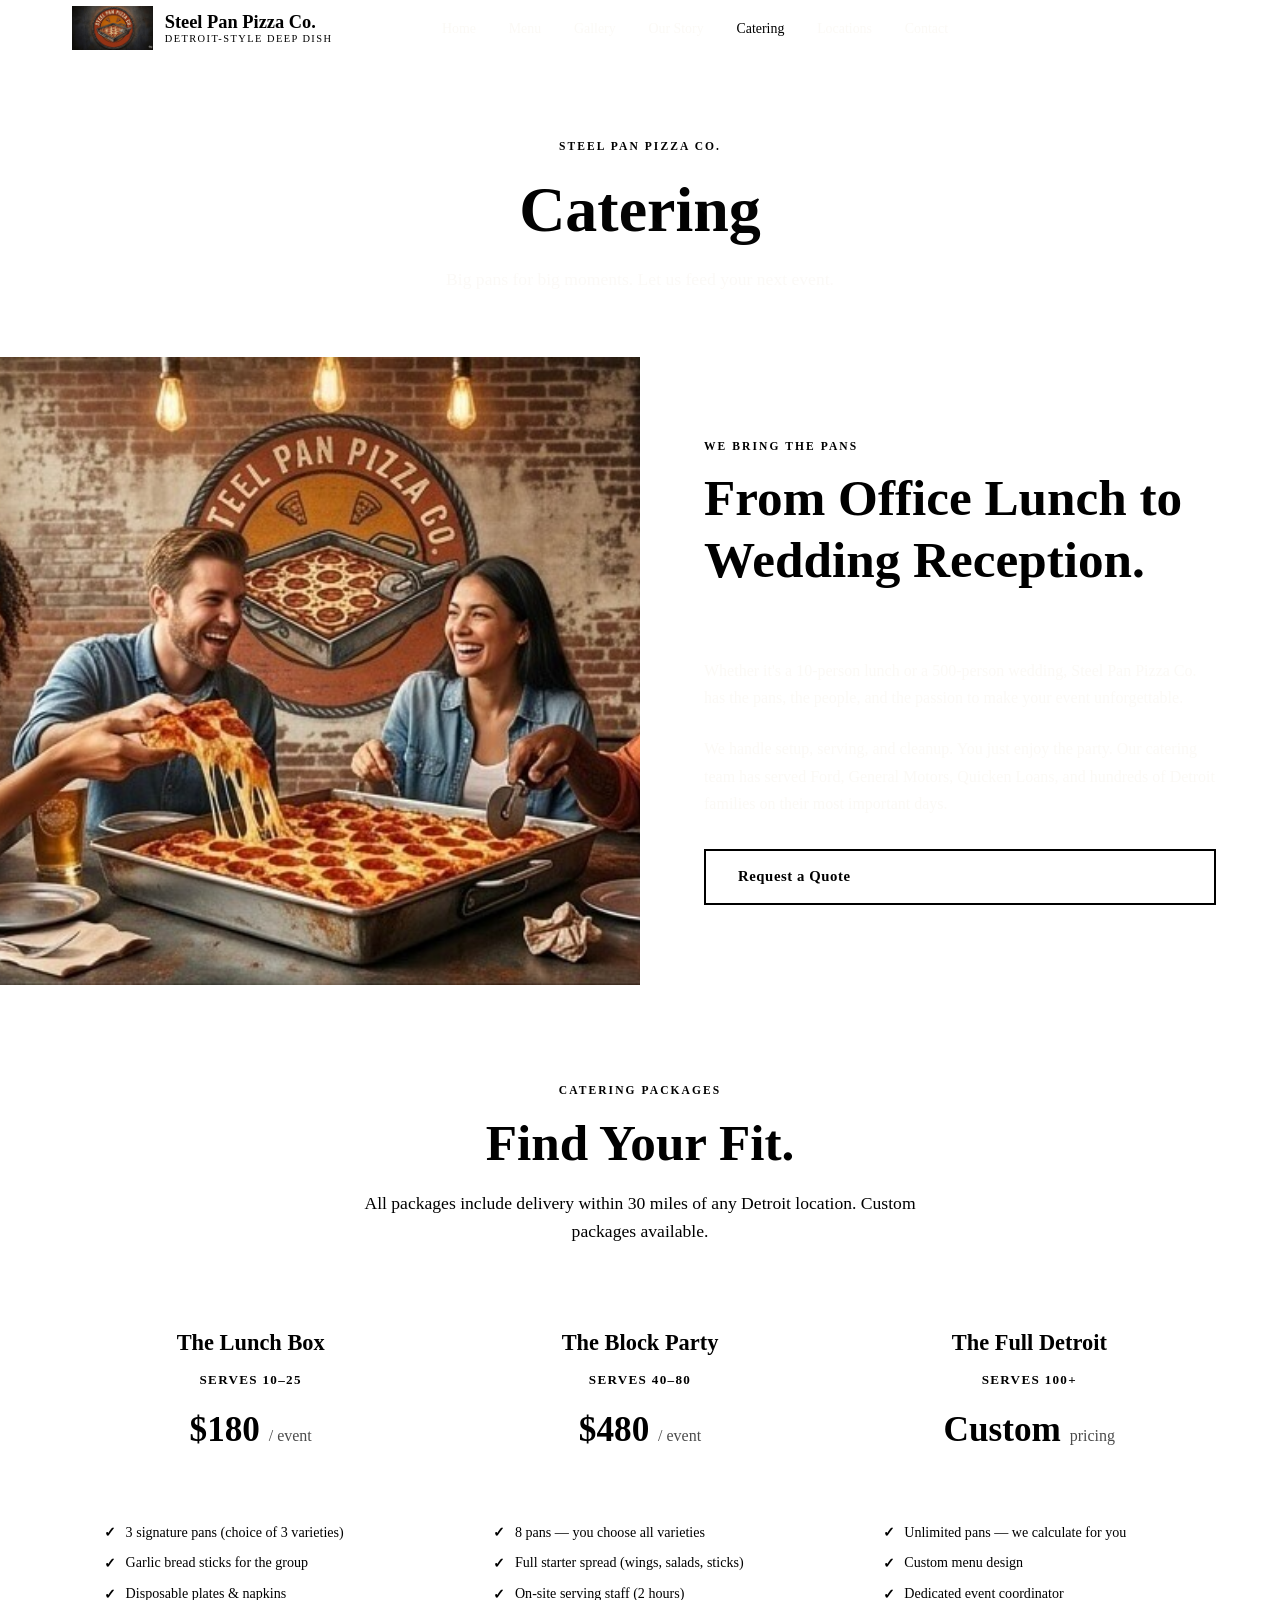
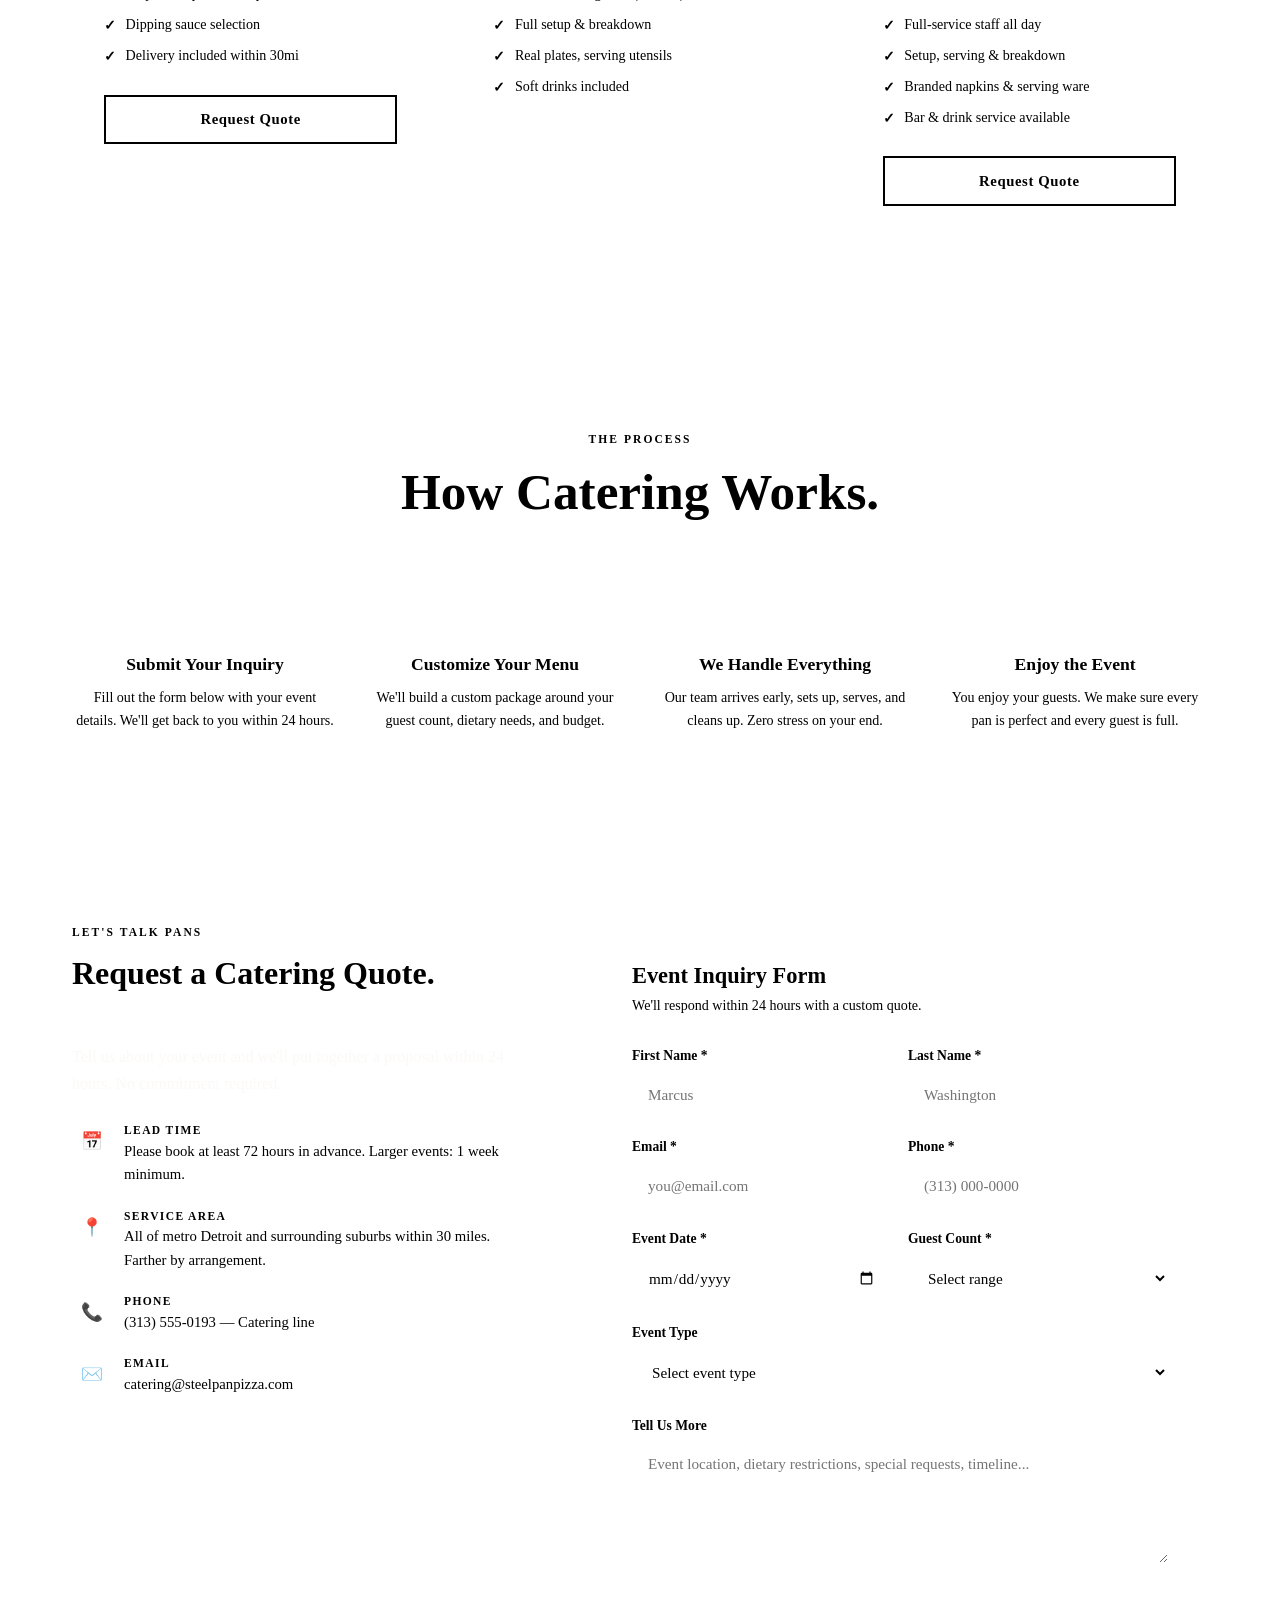
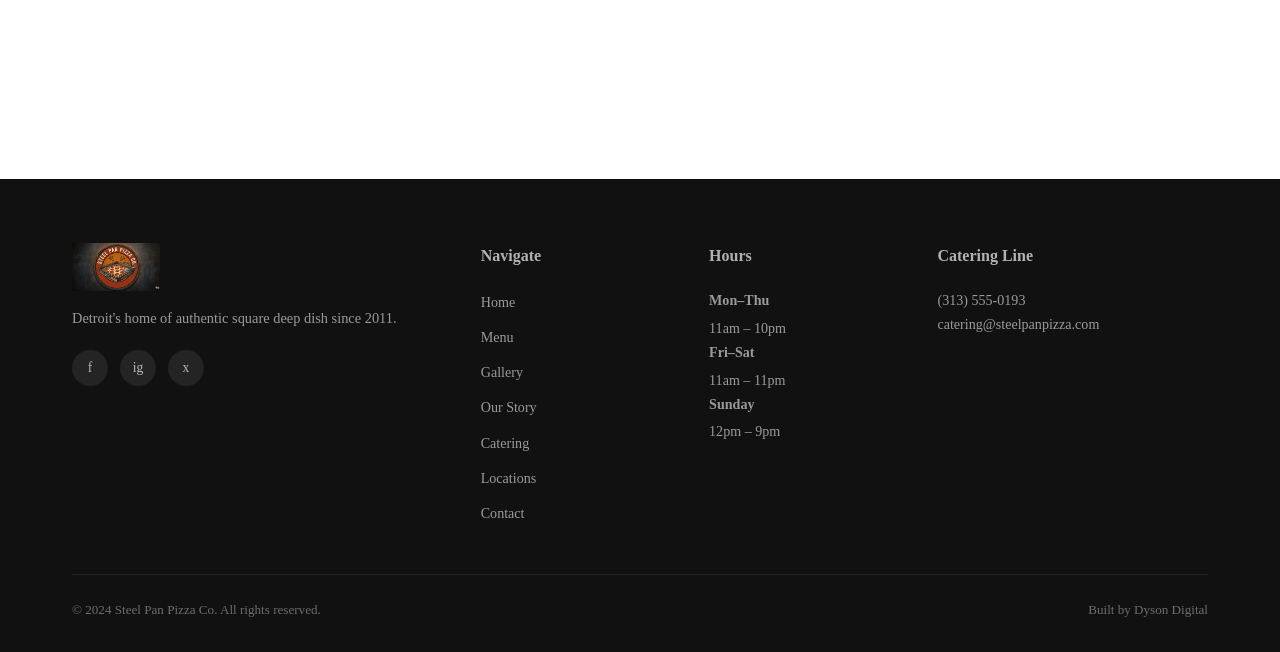
==== commit 87d5d10e: "Add files via upload" ====
--- a/catering.html
+++ b/catering.html
@@ -531,7 +531,7 @@
     </div>
     <div class="footer__bottom">
       <span>© 2024 Steel Pan Pizza Co. All rights reserved.</span>
-      <span>Built by <a href="#" rel="noopener">Dyson Digital</a></span>
+      <span>Built by <a href="https://www.dysondigital.co" target="_blank" rel="noopener">Dyson Digital</a></span>
     </div>
   </div>
 </footer>
--- a/style.css
+++ b/style.css
@@ -1,4 +1,4 @@
-/* ═══════════════════════════════════════════════
+═══════════════════════════════════════════════
    STEEL PAN PIZZA CO. — SHARED STYLESHEET
    Built by Dyson Digital
 ═══════════════════════════════════════════════ */
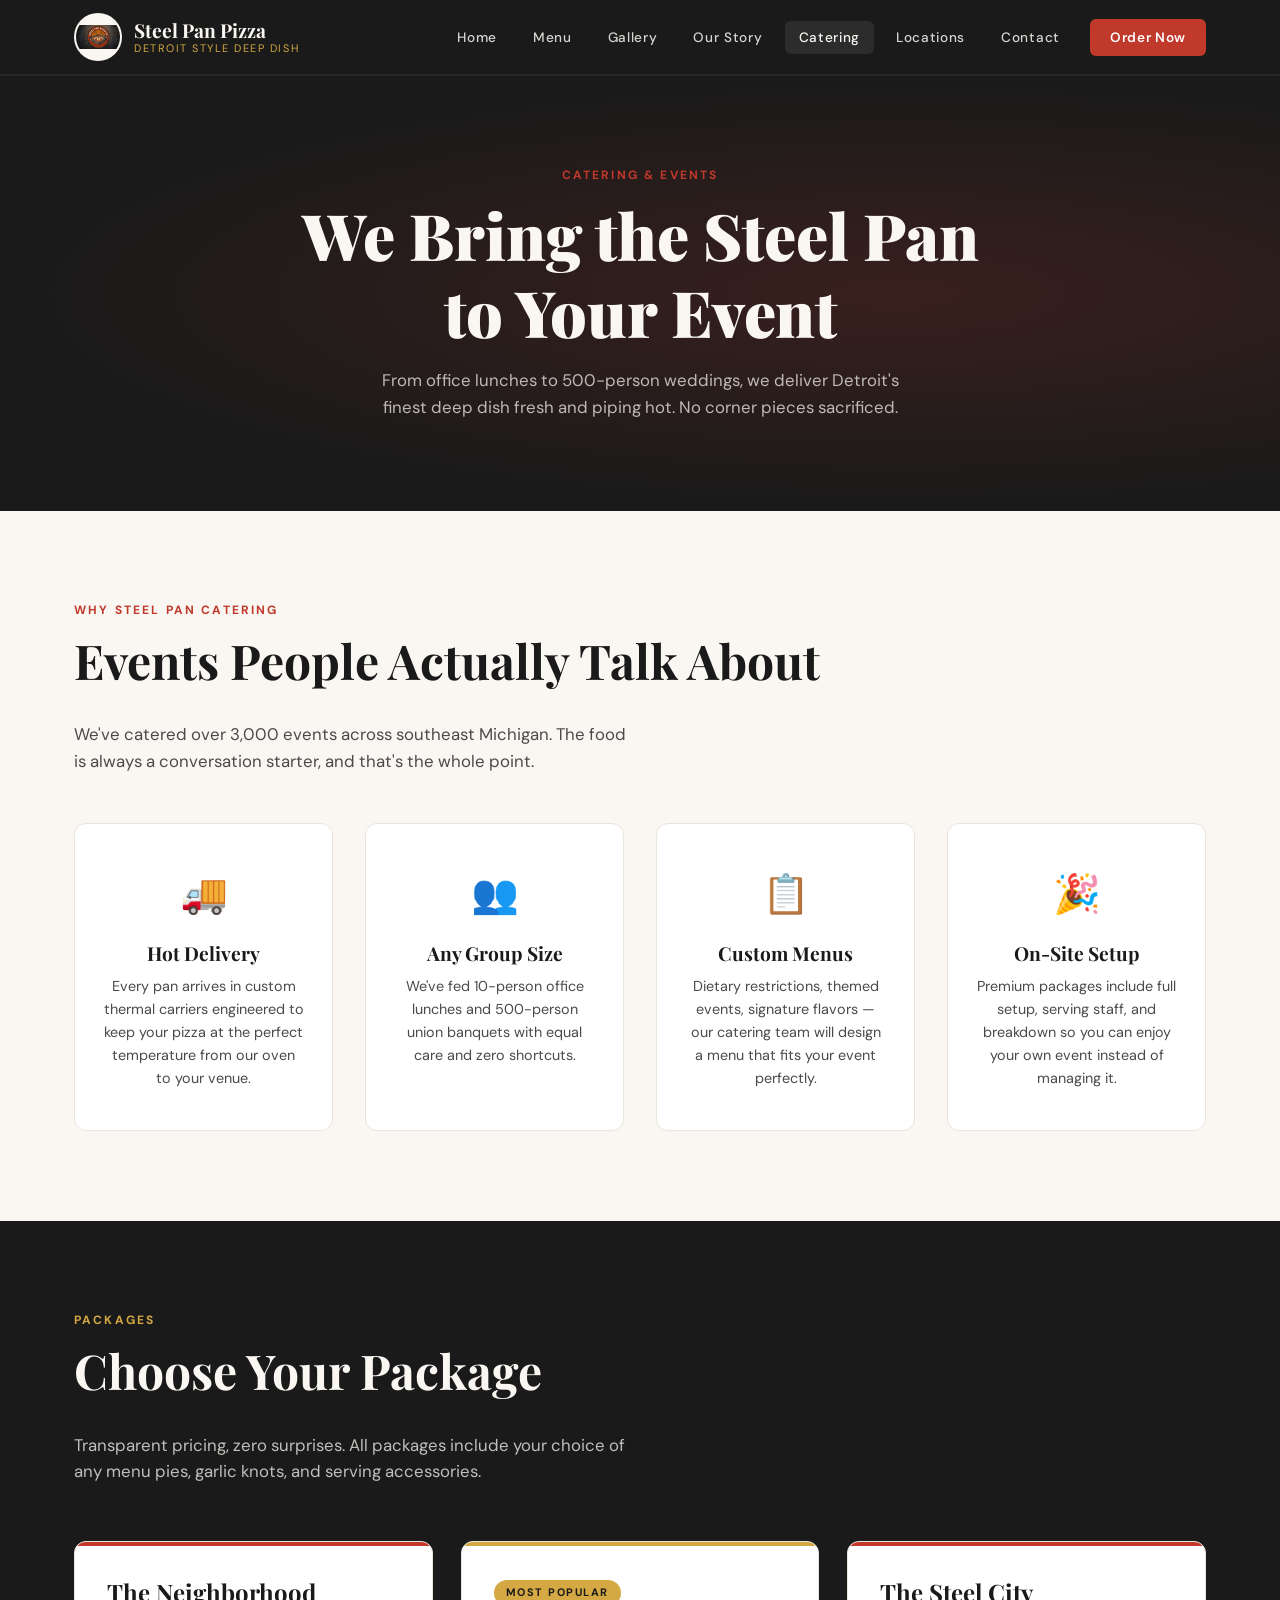
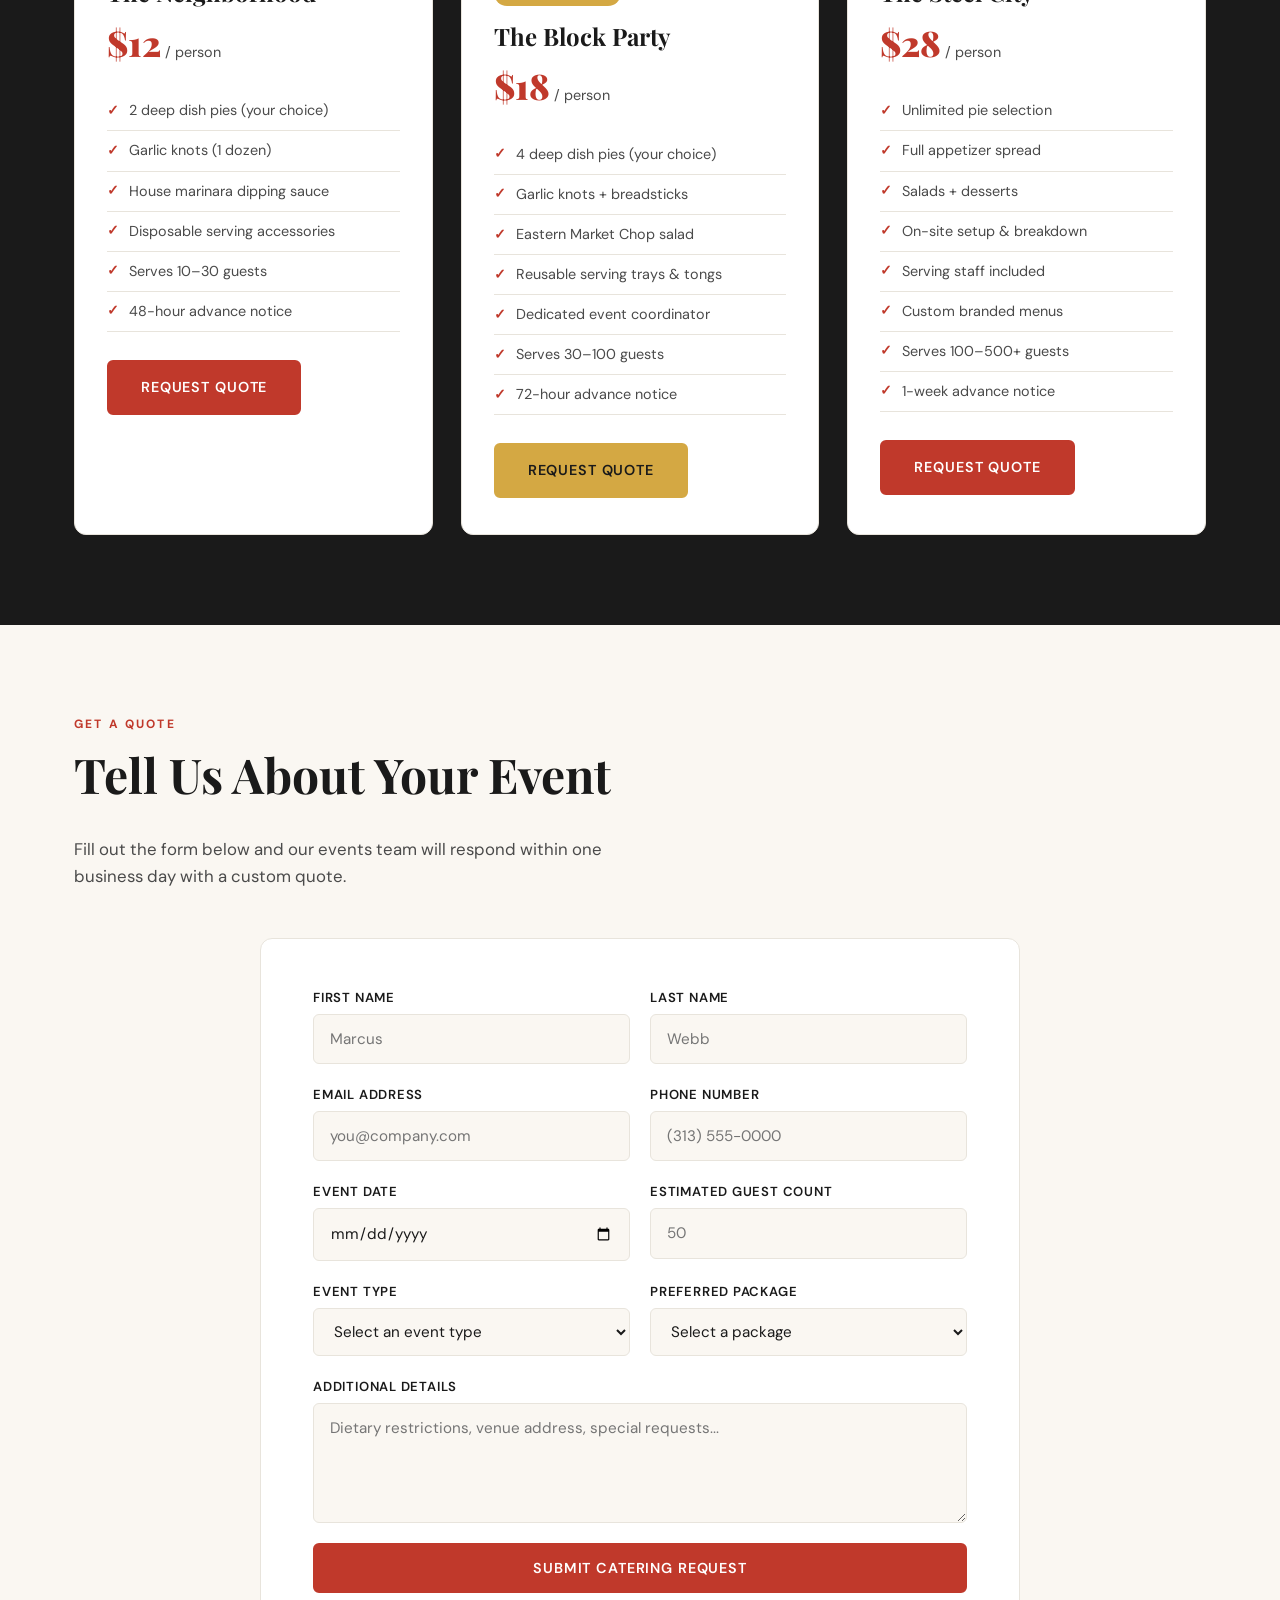
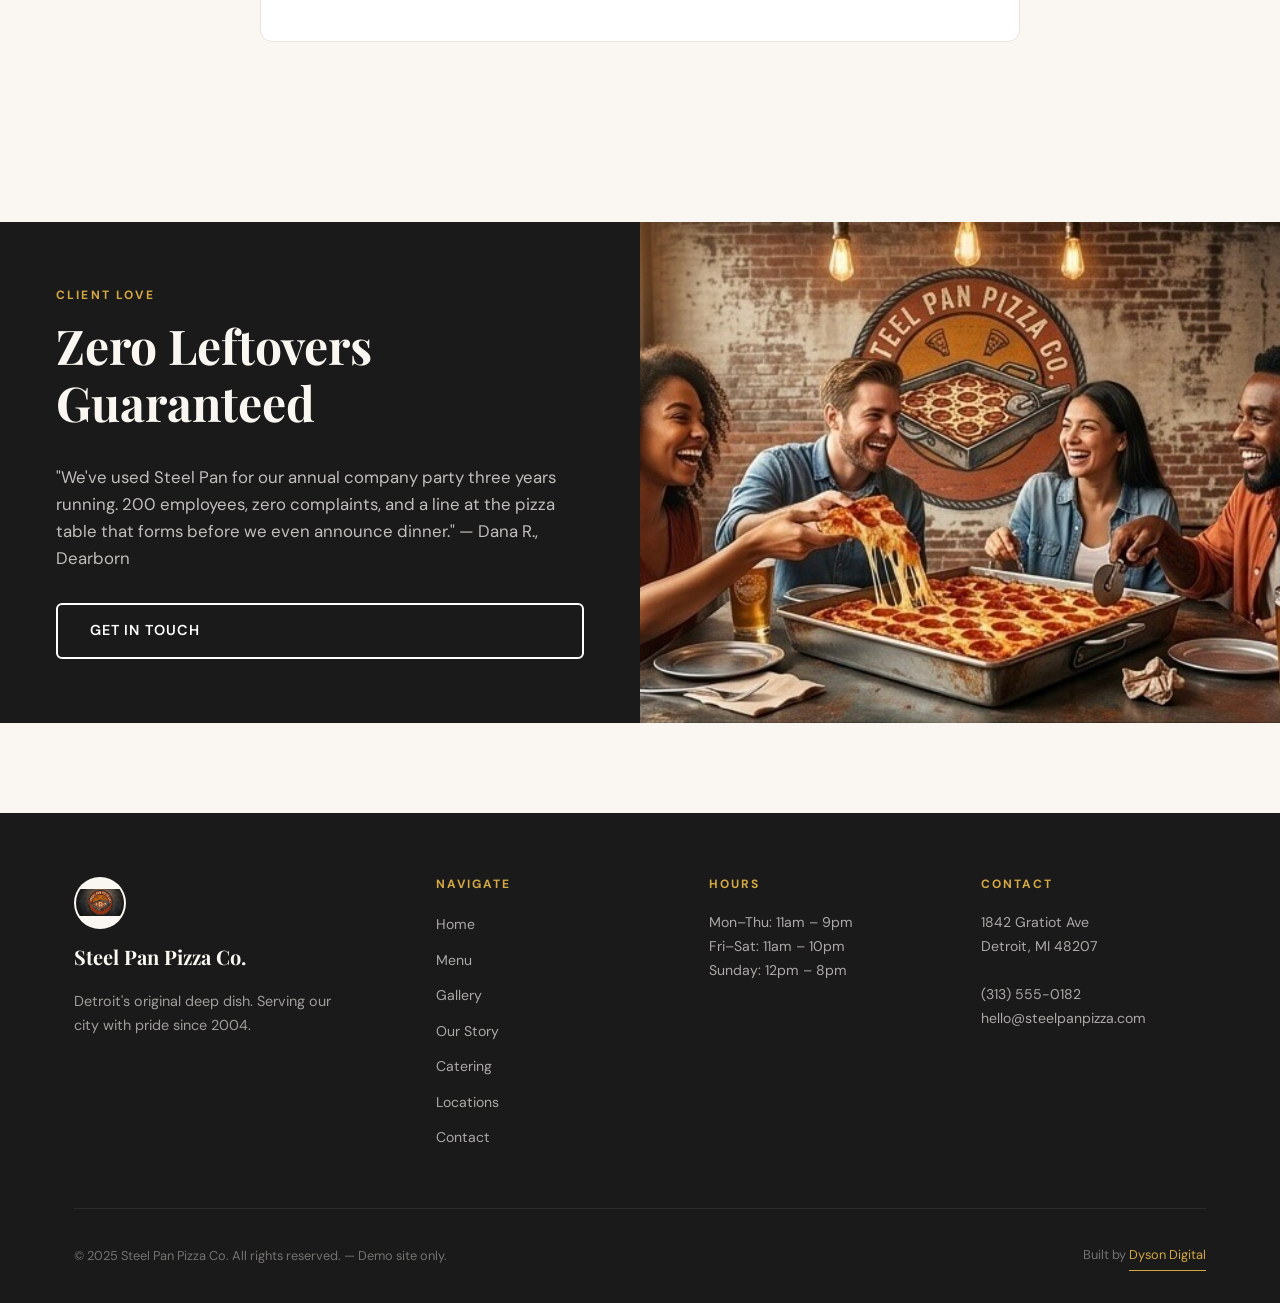
==== commit 060245f1: "Add files via upload" ====
--- a/catering.html
+++ b/catering.html
@@ -4,575 +4,313 @@
   <meta charset="UTF-8">
   <meta name="viewport" content="width=device-width, initial-scale=1.0">
   <meta name="robots" content="noindex, nofollow">
-  <title>Catering — Steel Pan Pizza Co. | Detroit Deep Dish for Events</title>
-  <meta name="description" content="Book Steel Pan Pizza Co. for your next corporate lunch, wedding, or party. Detroit-style deep dish catering across metro Detroit.">
+  <title>Catering — Steel Pan Pizza Co.</title>
+  <meta name="description" content="Steel Pan Pizza Co. catering for corporate events, weddings, and private parties across metro Detroit.">
+  <link rel="stylesheet" href="style.css">
   <link rel="preconnect" href="https://fonts.googleapis.com">
   <link rel="preconnect" href="https://fonts.gstatic.com" crossorigin>
-  <link rel="stylesheet" href="style.css">
-  <style>
-    .catering-intro {
-      display: grid;
-      grid-template-columns: 1fr 1fr;
-      min-height: 560px;
-    }
-    .catering-intro__img { overflow: hidden; }
-    .catering-intro__img img { width: 100%; height: 100%; object-fit: cover; }
-    .catering-intro__content {
-      padding: 5rem 4rem;
-      background: var(--charcoal);
-      display: flex;
-      flex-direction: column;
-      justify-content: center;
-    }
-
-    .packages {
-      padding: 6rem 0;
-      background: var(--cream);
-    }
-    .packages__grid {
-      display: grid;
-      grid-template-columns: repeat(3, 1fr);
-      gap: 2rem;
-      margin-top: 3rem;
-    }
-    .package-card {
-      background: #fff;
-      border: 2px solid var(--border);
-      border-radius: 12px;
-      overflow: hidden;
-      transition: transform 0.25s, box-shadow 0.25s, border-color 0.25s;
-      position: relative;
-    }
-    .package-card:hover {
-      transform: translateY(-6px);
-      box-shadow: var(--shadow-md);
-    }
-    .package-card--featured {
-      border-color: var(--red);
-    }
-    .package-card__badge {
-      position: absolute;
-      top: 0;
-      right: 0;
-      background: var(--red);
-      color: #fff;
-      font-size: 0.72rem;
-      font-weight: 700;
-      letter-spacing: 0.1em;
-      text-transform: uppercase;
-      padding: 0.4rem 0.9rem;
-      border-bottom-left-radius: 8px;
-      opacity: 1;
-    }
-    .package-card__header {
-      background: var(--charcoal);
-      padding: 2rem;
-      text-align: center;
-    }
-    .package-card__featured-header { background: var(--red); }
-    .package-card__name {
-      font-family: var(--font-head);
-      font-size: 1.4rem;
-      font-weight: 700;
-      color: var(--cream);
-      margin-bottom: 0.5rem;
-      opacity: 1;
-    }
-    .package-card__serves {
-      font-size: 0.82rem;
-      font-weight: 600;
-      letter-spacing: 0.1em;
-      text-transform: uppercase;
-      color: var(--gold);
-      opacity: 1;
-    }
-    .package-card__price {
-      font-family: var(--font-head);
-      font-size: 2.2rem;
-      font-weight: 900;
-      color: var(--cream);
-      margin-top: 0.75rem;
-      opacity: 1;
-    }
-    .package-card__price span {
-      font-size: 1rem;
-      font-weight: 400;
-      opacity: 0.7;
-    }
-    .package-card__body { padding: 2rem; }
-    .package-card__features {
-      display: flex;
-      flex-direction: column;
-      gap: 0.65rem;
-      margin-bottom: 1.75rem;
-    }
-    .package-card__feature {
-      display: flex;
-      align-items: flex-start;
-      gap: 0.6rem;
-      font-size: 0.88rem;
-      color: var(--charcoal);
-      line-height: 1.4;
-      opacity: 1;
-    }
-    .package-card__feature::before {
-      content: '✓';
-      color: var(--red);
-      font-weight: 700;
-      flex-shrink: 0;
-      margin-top: 0.05rem;
-    }
-
-    .how-it-works {
-      background: var(--warm-gray);
-      padding: 6rem 0;
-    }
-    .steps {
-      display: grid;
-      grid-template-columns: repeat(4, 1fr);
-      gap: 1.5rem;
-      margin-top: 3rem;
-      position: relative;
-    }
-    .steps::before {
-      content: '';
-      position: absolute;
-      top: 2rem;
-      left: 10%;
-      right: 10%;
-      height: 2px;
-      background: var(--border);
-      z-index: 0;
-    }
-    .step {
-      text-align: center;
-      position: relative;
-      z-index: 1;
-    }
-    .step__number {
-      width: 4rem;
-      height: 4rem;
-      border-radius: 50%;
-      background: var(--red);
-      color: #fff;
-      font-family: var(--font-head);
-      font-size: 1.3rem;
-      font-weight: 700;
-      display: flex;
-      align-items: center;
-      justify-content: center;
-      margin: 0 auto 1rem;
-      opacity: 1;
-    }
-    .step__title { font-family: var(--font-head); font-size: 1.1rem; font-weight: 700; margin-bottom: 0.5rem; opacity: 1; }
-    .step__text { font-size: 0.88rem; color: var(--mid-gray); line-height: 1.6; opacity: 1; }
-
-    .inquiry-section {
-      padding: 6rem 0;
-      background: var(--charcoal);
-    }
-    .inquiry-grid {
-      display: grid;
-      grid-template-columns: 1fr 1.4fr;
-      gap: 5rem;
-      align-items: start;
-    }
-    .inquiry-info h2 { color: var(--cream); font-size: 2rem; margin-bottom: 1rem; opacity: 1; }
-    .inquiry-info p { color: rgba(250,247,242,0.7); line-height: 1.7; margin-bottom: 1.5rem; opacity: 1; }
-    .inquiry-detail {
-      display: flex;
-      align-items: flex-start;
-      gap: 0.75rem;
-      margin-bottom: 1.25rem;
-    }
-    .inquiry-detail__icon {
-      width: 40px;
-      height: 40px;
-      background: rgba(255,255,255,0.08);
-      border-radius: 8px;
-      display: flex;
-      align-items: center;
-      justify-content: center;
-      font-size: 1.1rem;
-      flex-shrink: 0;
-    }
-    .inquiry-detail__label { font-size: 0.72rem; font-weight: 600; letter-spacing: 0.12em; text-transform: uppercase; color: var(--gold); opacity: 1; }
-    .inquiry-detail__value { font-size: 0.92rem; color: var(--cream); opacity: 1; }
-
-    .catering-form {
-      background: var(--cream);
-      border-radius: 12px;
-      padding: 2.5rem;
-    }
-    .catering-form h3 { font-size: 1.4rem; margin-bottom: 0.25rem; opacity: 1; }
-    .catering-form p { font-size: 0.88rem; color: var(--mid-gray); margin-bottom: 1.75rem; opacity: 1; }
-    .form-row { display: grid; grid-template-columns: 1fr 1fr; gap: 1rem; }
-
-    @media (max-width: 900px) {
-      .catering-intro { grid-template-columns: 1fr; }
-      .catering-intro__img { height: 320px; }
-      .catering-intro__content { padding: 3rem 2rem; }
-      .packages__grid { grid-template-columns: 1fr; max-width: 480px; margin-left: auto; margin-right: auto; }
-      .steps { grid-template-columns: repeat(2, 1fr); }
-      .steps::before { display: none; }
-      .inquiry-grid { grid-template-columns: 1fr; gap: 3rem; }
-      .form-row { grid-template-columns: 1fr; }
-    }
-    @media (max-width: 600px) {
-      .steps { grid-template-columns: 1fr; }
-    }
-  </style>
 </head>
 <body>
 
-<!-- ══ NAVBAR ══ -->
-<nav class="navbar" role="navigation" aria-label="Main navigation">
-  <div class="navbar__inner">
-    <a href="index.html" class="navbar__logo" aria-label="Steel Pan Pizza Co. Home">
-      <img src="images/pizzalogo.PNG" alt="Steel Pan Pizza Co. Logo">
-      <div class="navbar__logo-text">Steel Pan Pizza Co.<span>Detroit-Style Deep Dish</span></div>
-    </a>
-    <ul class="navbar__links" role="list">
-      <li><a href="index.html">Home</a></li>
-      <li><a href="menu.html">Menu</a></li>
-      <li><a href="gallery.html">Gallery</a></li>
-      <li><a href="story.html">Our Story</a></li>
-      <li><a href="catering.html" class="active">Catering</a></li>
-      <li><a href="locations.html">Locations</a></li>
-      <li><a href="contact.html">Contact</a></li>
-    </ul>
-    <div class="navbar__cta"><a href="catering.html" class="btn btn--primary demo-trigger">Get a Quote</a></div>
-    <button class="navbar__hamburger" aria-label="Open mobile menu" aria-expanded="false" id="hamburgerBtn">
-      <span></span><span></span><span></span>
-    </button>
+  <!-- NAVBAR -->
+  <nav class="navbar" role="navigation" aria-label="Main navigation">
+    <div class="nav-inner">
+      <a href="index.html" class="nav-logo" aria-label="Steel Pan Pizza Co. Home">
+        <img src="images/pizzalogo.PNG" alt="Steel Pan Pizza Co. Logo" class="nav-logo-img">
+        <div class="nav-logo-text">
+          Steel Pan Pizza
+          <span>Detroit Style Deep Dish</span>
+        </div>
+      </a>
+      <ul class="nav-links" role="list">
+        <li><a href="index.html">Home</a></li>
+        <li><a href="menu.html">Menu</a></li>
+        <li><a href="gallery.html">Gallery</a></li>
+        <li><a href="story.html">Our Story</a></li>
+        <li><a href="catering.html" class="active">Catering</a></li>
+        <li><a href="locations.html">Locations</a></li>
+        <li><a href="contact.html">Contact</a></li>
+        <li><a href="#" class="nav-cta demo-trigger">Order Now</a></li>
+      </ul>
+      <button class="hamburger" id="hamburgerBtn" aria-label="Open menu" aria-expanded="false" aria-controls="mobileMenu">
+        <span></span><span></span><span></span>
+      </button>
+    </div>
+  </nav>
+
+  <!-- MOBILE MENU -->
+  <div class="mobile-menu" id="mobileMenu" role="dialog" aria-modal="true" aria-label="Mobile navigation" aria-hidden="true">
+    <button class="mobile-menu-close" id="mobileMenuClose" aria-label="Close menu">&#x2715;</button>
+    <a href="index.html">Home</a>
+    <a href="menu.html">Menu</a>
+    <a href="gallery.html">Gallery</a>
+    <a href="story.html">Our Story</a>
+    <a href="catering.html">Catering</a>
+    <a href="locations.html">Locations</a>
+    <a href="contact.html">Contact</a>
+    <a href="#" class="nav-cta-mobile demo-trigger">Order Now</a>
   </div>
-</nav>
-
-<!-- ══ MOBILE MENU ══ -->
-<div class="mobile-menu" id="mobileMenu" aria-hidden="true" role="dialog" aria-modal="true" aria-label="Mobile navigation">
-  <button class="mobile-menu__close" id="menuClose" aria-label="Close menu">✕</button>
-  <a href="index.html">Home</a>
-  <a href="menu.html">Menu</a>
-  <a href="gallery.html">Gallery</a>
-  <a href="story.html">Our Story</a>
-  <a href="catering.html">Catering</a>
-  <a href="locations.html">Locations</a>
-  <a href="contact.html">Contact</a>
-  <div class="mobile-menu__cta"><a href="catering.html" class="btn btn--primary demo-trigger">Get a Quote</a></div>
-</div>
-
-<!-- ══ PAGE HERO ══ -->
-<section class="page-hero" aria-labelledby="pageHeroTitle">
-  <div class="container">
-    <span class="page-hero__eyebrow">Steel Pan Pizza Co.</span>
-    <h1 class="page-hero__title" id="pageHeroTitle">Catering</h1>
-    <p class="page-hero__sub">Big pans for big moments. Let us feed your next event.</p>
+
+  <!-- PAGE HEADER -->
+  <header class="page-header">
+    <div class="container page-header-inner">
+      <span class="section-label">Catering &amp; Events</span>
+      <h1>We Bring the Steel Pan<br>to Your Event</h1>
+      <p>From office lunches to 500-person weddings, we deliver Detroit's finest deep dish fresh and piping hot. No corner pieces sacrificed.</p>
+    </div>
+  </header>
+
+  <!-- WHY CATER -->
+  <section class="section section--cream" aria-labelledby="why-cater-title">
+    <div class="container">
+      <span class="section-label">Why Steel Pan Catering</span>
+      <h2 class="section-title" id="why-cater-title">Events People Actually Talk About</h2>
+      <p class="section-subtitle">We've catered over 3,000 events across southeast Michigan. The food is always a conversation starter, and that's the whole point.</p>
+      <div class="pillars-grid mt-48">
+        <div class="pillar-card fade-up">
+          <span class="pillar-icon">&#128666;</span>
+          <h3>Hot Delivery</h3>
+          <p>Every pan arrives in custom thermal carriers engineered to keep your pizza at the perfect temperature from our oven to your venue.</p>
+        </div>
+        <div class="pillar-card fade-up">
+          <span class="pillar-icon">&#128101;</span>
+          <h3>Any Group Size</h3>
+          <p>We've fed 10-person office lunches and 500-person union banquets with equal care and zero shortcuts.</p>
+        </div>
+        <div class="pillar-card fade-up">
+          <span class="pillar-icon">&#128203;</span>
+          <h3>Custom Menus</h3>
+          <p>Dietary restrictions, themed events, signature flavors — our catering team will design a menu that fits your event perfectly.</p>
+        </div>
+        <div class="pillar-card fade-up">
+          <span class="pillar-icon">&#127881;</span>
+          <h3>On-Site Setup</h3>
+          <p>Premium packages include full setup, serving staff, and breakdown so you can enjoy your own event instead of managing it.</p>
+        </div>
+      </div>
+    </div>
+  </section>
+
+  <!-- PACKAGES -->
+  <section class="section section--dark" aria-labelledby="packages-title">
+    <div class="container">
+      <span class="section-label">Packages</span>
+      <h2 class="section-title" id="packages-title">Choose Your Package</h2>
+      <p class="section-subtitle">Transparent pricing, zero surprises. All packages include your choice of any menu pies, garlic knots, and serving accessories.</p>
+      <div class="catering-packages">
+
+        <div class="package-card fade-up">
+          <h3>The Neighborhood</h3>
+          <div class="package-price">$12<span> / person</span></div>
+          <ul class="package-features">
+            <li>2 deep dish pies (your choice)</li>
+            <li>Garlic knots (1 dozen)</li>
+            <li>House marinara dipping sauce</li>
+            <li>Disposable serving accessories</li>
+            <li>Serves 10&ndash;30 guests</li>
+            <li>48-hour advance notice</li>
+          </ul>
+          <a href="#catering-form" class="btn btn-primary demo-trigger">Request Quote</a>
+        </div>
+
+        <div class="package-card featured fade-up">
+          <span class="package-badge">Most Popular</span>
+          <h3>The Block Party</h3>
+          <div class="package-price">$18<span> / person</span></div>
+          <ul class="package-features">
+            <li>4 deep dish pies (your choice)</li>
+            <li>Garlic knots + breadsticks</li>
+            <li>Eastern Market Chop salad</li>
+            <li>Reusable serving trays &amp; tongs</li>
+            <li>Dedicated event coordinator</li>
+            <li>Serves 30&ndash;100 guests</li>
+            <li>72-hour advance notice</li>
+          </ul>
+          <a href="#catering-form" class="btn btn-gold demo-trigger">Request Quote</a>
+        </div>
+
+        <div class="package-card fade-up">
+          <h3>The Steel City</h3>
+          <div class="package-price">$28<span> / person</span></div>
+          <ul class="package-features">
+            <li>Unlimited pie selection</li>
+            <li>Full appetizer spread</li>
+            <li>Salads + desserts</li>
+            <li>On-site setup &amp; breakdown</li>
+            <li>Serving staff included</li>
+            <li>Custom branded menus</li>
+            <li>Serves 100&ndash;500+ guests</li>
+            <li>1-week advance notice</li>
+          </ul>
+          <a href="#catering-form" class="btn btn-primary demo-trigger">Request Quote</a>
+        </div>
+
+      </div>
+    </div>
+  </section>
+
+  <!-- CATERING FORM -->
+  <section class="section section--cream" id="catering-form" aria-labelledby="form-title">
+    <div class="container">
+      <span class="section-label">Get a Quote</span>
+      <h2 class="section-title" id="form-title">Tell Us About Your Event</h2>
+      <p class="section-subtitle">Fill out the form below and our events team will respond within one business day with a custom quote.</p>
+      <div class="catering-form-wrap mt-48">
+        <div class="form-grid">
+          <div class="form-group">
+            <label for="first-name">First Name</label>
+            <input type="text" id="first-name" name="first-name" placeholder="Marcus" autocomplete="given-name">
+          </div>
+          <div class="form-group">
+            <label for="last-name">Last Name</label>
+            <input type="text" id="last-name" name="last-name" placeholder="Webb" autocomplete="family-name">
+          </div>
+          <div class="form-group">
+            <label for="email">Email Address</label>
+            <input type="email" id="email" name="email" placeholder="you@company.com" autocomplete="email">
+          </div>
+          <div class="form-group">
+            <label for="phone">Phone Number</label>
+            <input type="tel" id="phone" name="phone" placeholder="(313) 555-0000" autocomplete="tel">
+          </div>
+          <div class="form-group">
+            <label for="event-date">Event Date</label>
+            <input type="date" id="event-date" name="event-date">
+          </div>
+          <div class="form-group">
+            <label for="guest-count">Estimated Guest Count</label>
+            <input type="number" id="guest-count" name="guest-count" placeholder="50" min="10">
+          </div>
+          <div class="form-group">
+            <label for="event-type">Event Type</label>
+            <select id="event-type" name="event-type">
+              <option value="" disabled selected>Select an event type</option>
+              <option>Corporate Lunch / Dinner</option>
+              <option>Wedding Reception</option>
+              <option>Birthday Party</option>
+              <option>Block Party / Community Event</option>
+              <option>School / Nonprofit Fundraiser</option>
+              <option>Other</option>
+            </select>
+          </div>
+          <div class="form-group">
+            <label for="package">Preferred Package</label>
+            <select id="package" name="package">
+              <option value="" disabled selected>Select a package</option>
+              <option>The Neighborhood ($12/person)</option>
+              <option>The Block Party ($18/person)</option>
+              <option>The Steel City ($28/person)</option>
+              <option>Not sure — need guidance</option>
+            </select>
+          </div>
+          <div class="form-group full">
+            <label for="message">Additional Details</label>
+            <textarea id="message" name="message" placeholder="Dietary restrictions, venue address, special requests..."></textarea>
+          </div>
+          <div class="form-group full">
+            <button type="button" class="btn btn-primary demo-trigger">Submit Catering Request</button>
+          </div>
+        </div>
+      </div>
+    </div>
+  </section>
+
+  <!-- SPLIT: SOCIAL PROOF -->
+  <section class="split split--reverse" aria-label="Catering social proof">
+    <img src="images/friendseatingpizza.jpg" alt="Corporate event guests enjoying Steel Pan catering" class="split-img" loading="lazy">
+    <div class="split-body section--dark">
+      <span class="section-label">Client Love</span>
+      <h2 class="section-title">Zero Leftovers Guaranteed</h2>
+      <p class="section-subtitle">"We've used Steel Pan for our annual company party three years running. 200 employees, zero complaints, and a line at the pizza table that forms before we even announce dinner." &mdash; Dana R., Dearborn</p>
+      <a href="contact.html" class="btn btn-outline">Get in Touch</a>
+    </div>
+  </section>
+
+  <!-- FOOTER -->
+  <footer class="footer">
+    <div class="container">
+      <div class="footer-grid">
+        <div class="footer-brand">
+          <img src="images/pizzalogo.PNG" alt="Steel Pan Pizza Co." class="footer-logo-img" loading="lazy">
+          <div class="footer-logo-name">Steel Pan Pizza Co.</div>
+          <p>Detroit's original deep dish. Serving our city with pride since 2004.</p>
+        </div>
+        <div class="footer-col">
+          <h4>Navigate</h4>
+          <ul>
+            <li><a href="index.html">Home</a></li>
+            <li><a href="menu.html">Menu</a></li>
+            <li><a href="gallery.html">Gallery</a></li>
+            <li><a href="story.html">Our Story</a></li>
+            <li><a href="catering.html">Catering</a></li>
+            <li><a href="locations.html">Locations</a></li>
+            <li><a href="contact.html">Contact</a></li>
+          </ul>
+        </div>
+        <div class="footer-col">
+          <h4>Hours</h4>
+          <p>Mon&ndash;Thu: 11am &ndash; 9pm<br>Fri&ndash;Sat: 11am &ndash; 10pm<br>Sunday: 12pm &ndash; 8pm</p>
+        </div>
+        <div class="footer-col">
+          <h4>Contact</h4>
+          <p>1842 Gratiot Ave<br>Detroit, MI 48207<br><br>(313) 555-0182<br>hello@steelpanpizza.com</p>
+        </div>
+      </div>
+      <div class="footer-bottom">
+        <p>&copy; 2025 Steel Pan Pizza Co. All rights reserved. &mdash; Demo site only.</p>
+        <p>Built by <a href="https://dysondigital.com" target="_blank" rel="noopener noreferrer">Dyson Digital</a></p>
+      </div>
+    </div>
+  </footer>
+
+  <!-- DEMO MODAL -->
+  <div class="demo-modal-bg" id="demoModal" role="dialog" aria-modal="true" aria-labelledby="demoModalTitle">
+    <div class="demo-modal">
+      <span class="demo-modal-icon">&#128203;</span>
+      <h2 id="demoModalTitle">Demo Site Notice</h2>
+      <p>This is a <strong>demo site</strong> built for portfolio display purposes only. No orders can be placed, and no transactions will be processed.</p>
+      <button class="demo-modal-close-btn" id="demoModalClose">Got It</button>
+      <p class="demo-modal-built">Built by <strong>Dyson Digital</strong></p>
+    </div>
   </div>
-</section>
-
-<!-- ══ INTRO SPLIT ══ -->
-<section aria-labelledby="cateringIntroTitle">
-  <div class="catering-intro">
-    <div class="catering-intro__img">
-      <img src="images/friendseatingpizza.jpg" alt="Large catered event with Steel Pan Pizza" loading="lazy">
-    </div>
-    <div class="catering-intro__content">
-      <span class="section-eyebrow" style="color: var(--gold);">We Bring the Pans</span>
-      <h2 id="cateringIntroTitle" class="section-title" style="color: var(--cream);">From Office Lunch to Wedding Reception.</h2>
-      <div class="divider divider--gold"></div>
-      <p style="color: rgba(250,247,242,0.75); line-height: 1.7; margin-bottom: 1.5rem; opacity: 1;">Whether it's a 10-person lunch or a 500-person wedding, Steel Pan Pizza Co. has the pans, the people, and the passion to make your event unforgettable.</p>
-      <p style="color: rgba(250,247,242,0.75); line-height: 1.7; margin-bottom: 2rem; opacity: 1;">We handle setup, serving, and cleanup. You just enjoy the party. Our catering team has served Ford, General Motors, Quicken Loans, and hundreds of Detroit families on their most important days.</p>
-      <a href="#inquiry" class="btn btn--gold demo-trigger">Request a Quote</a>
-    </div>
-  </div>
-</section>
-
-<!-- ══ PACKAGES ══ -->
-<section class="packages" aria-labelledby="packagesTitle">
-  <div class="container">
-    <div class="text-center">
-      <span class="section-eyebrow">Catering Packages</span>
-      <h2 id="packagesTitle" class="section-title">Find Your Fit.</h2>
-      <p class="section-subtitle" style="margin: 0 auto;">All packages include delivery within 30 miles of any Detroit location. Custom packages available.</p>
-    </div>
-    <div class="packages__grid">
-      <div class="package-card fade-up">
-        <div class="package-card__header">
-          <div class="package-card__name">The Lunch Box</div>
-          <div class="package-card__serves">Serves 10–25</div>
-          <div class="package-card__price">$180 <span>/ event</span></div>
-        </div>
-        <div class="package-card__body">
-          <div class="package-card__features">
-            <div class="package-card__feature">3 signature pans (choice of 3 varieties)</div>
-            <div class="package-card__feature">Garlic bread sticks for the group</div>
-            <div class="package-card__feature">Disposable plates &amp; napkins</div>
-            <div class="package-card__feature">Dipping sauce selection</div>
-            <div class="package-card__feature">Delivery included within 30mi</div>
-          </div>
-          <button class="btn btn--outline-dark demo-trigger" style="width: 100%; justify-content: center;">Request Quote</button>
-        </div>
-      </div>
-
-      <div class="package-card package-card--featured fade-up">
-        <div class="package-card__badge">Most Popular</div>
-        <div class="package-card__header package-card__featured-header">
-          <div class="package-card__name">The Block Party</div>
-          <div class="package-card__serves">Serves 40–80</div>
-          <div class="package-card__price">$480 <span>/ event</span></div>
-        </div>
-        <div class="package-card__body">
-          <div class="package-card__features">
-            <div class="package-card__feature">8 pans — you choose all varieties</div>
-            <div class="package-card__feature">Full starter spread (wings, salads, sticks)</div>
-            <div class="package-card__feature">On-site serving staff (2 hours)</div>
-            <div class="package-card__feature">Full setup &amp; breakdown</div>
-            <div class="package-card__feature">Real plates, serving utensils</div>
-            <div class="package-card__feature">Soft drinks included</div>
-          </div>
-          <button class="btn btn--primary demo-trigger" style="width: 100%; justify-content: center;">Request Quote</button>
-        </div>
-      </div>
-
-      <div class="package-card fade-up">
-        <div class="package-card__header">
-          <div class="package-card__name">The Full Detroit</div>
-          <div class="package-card__serves">Serves 100+</div>
-          <div class="package-card__price">Custom <span>pricing</span></div>
-        </div>
-        <div class="package-card__body">
-          <div class="package-card__features">
-            <div class="package-card__feature">Unlimited pans — we calculate for you</div>
-            <div class="package-card__feature">Custom menu design</div>
-            <div class="package-card__feature">Dedicated event coordinator</div>
-            <div class="package-card__feature">Full-service staff all day</div>
-            <div class="package-card__feature">Setup, serving &amp; breakdown</div>
-            <div class="package-card__feature">Branded napkins &amp; serving ware</div>
-            <div class="package-card__feature">Bar &amp; drink service available</div>
-          </div>
-          <button class="btn btn--outline-dark demo-trigger" style="width: 100%; justify-content: center;">Request Quote</button>
-        </div>
-      </div>
-    </div>
-  </div>
-</section>
-
-<!-- ══ HOW IT WORKS ══ -->
-<section class="how-it-works" aria-labelledby="howTitle">
-  <div class="container">
-    <div class="text-center">
-      <span class="section-eyebrow">The Process</span>
-      <h2 id="howTitle" class="section-title">How Catering Works.</h2>
-    </div>
-    <div class="steps" role="list">
-      <div class="step fade-up" role="listitem">
-        <div class="step__number" aria-label="Step 1">1</div>
-        <div class="step__title">Submit Your Inquiry</div>
-        <p class="step__text">Fill out the form below with your event details. We'll get back to you within 24 hours.</p>
-      </div>
-      <div class="step fade-up" role="listitem">
-        <div class="step__number" aria-label="Step 2">2</div>
-        <div class="step__title">Customize Your Menu</div>
-        <p class="step__text">We'll build a custom package around your guest count, dietary needs, and budget.</p>
-      </div>
-      <div class="step fade-up" role="listitem">
-        <div class="step__number" aria-label="Step 3">3</div>
-        <div class="step__title">We Handle Everything</div>
-        <p class="step__text">Our team arrives early, sets up, serves, and cleans up. Zero stress on your end.</p>
-      </div>
-      <div class="step fade-up" role="listitem">
-        <div class="step__number" aria-label="Step 4">4</div>
-        <div class="step__title">Enjoy the Event</div>
-        <p class="step__text">You enjoy your guests. We make sure every pan is perfect and every guest is full.</p>
-      </div>
-    </div>
-  </div>
-</section>
-
-<!-- ══ INQUIRY FORM ══ -->
-<section class="inquiry-section" id="inquiry" aria-labelledby="inquiryTitle">
-  <div class="container">
-    <div class="inquiry-grid">
-      <div class="inquiry-info">
-        <span class="section-eyebrow" style="color: var(--gold);">Let's Talk Pans</span>
-        <h2 id="inquiryTitle">Request a Catering Quote.</h2>
-        <div class="divider divider--gold"></div>
-        <p>Tell us about your event and we'll put together a proposal within 24 hours. No commitment required.</p>
-
-        <div class="inquiry-detail">
-          <div class="inquiry-detail__icon" aria-hidden="true">📅</div>
-          <div>
-            <div class="inquiry-detail__label">Lead Time</div>
-            <div class="inquiry-detail__value">Please book at least 72 hours in advance. Larger events: 1 week minimum.</div>
-          </div>
-        </div>
-        <div class="inquiry-detail">
-          <div class="inquiry-detail__icon" aria-hidden="true">📍</div>
-          <div>
-            <div class="inquiry-detail__label">Service Area</div>
-            <div class="inquiry-detail__value">All of metro Detroit and surrounding suburbs within 30 miles. Farther by arrangement.</div>
-          </div>
-        </div>
-        <div class="inquiry-detail">
-          <div class="inquiry-detail__icon" aria-hidden="true">📞</div>
-          <div>
-            <div class="inquiry-detail__label">Phone</div>
-            <div class="inquiry-detail__value"><a href="tel:+13135550193" style="color: var(--gold);">(313) 555-0193</a> — Catering line</div>
-          </div>
-        </div>
-        <div class="inquiry-detail">
-          <div class="inquiry-detail__icon" aria-hidden="true">✉️</div>
-          <div>
-            <div class="inquiry-detail__label">Email</div>
-            <div class="inquiry-detail__value"><a href="mailto:catering@steelpanpizza.com" style="color: var(--gold);">catering@steelpanpizza.com</a></div>
-          </div>
-        </div>
-      </div>
-
-      <div class="catering-form" role="form" aria-labelledby="formTitle">
-        <h3 id="formTitle">Event Inquiry Form</h3>
-        <p>We'll respond within 24 hours with a custom quote.</p>
-        <div class="form-row">
-          <div class="form-group">
-            <label for="firstName">First Name *</label>
-            <input type="text" id="firstName" name="firstName" placeholder="Marcus" required>
-          </div>
-          <div class="form-group">
-            <label for="lastName">Last Name *</label>
-            <input type="text" id="lastName" name="lastName" placeholder="Washington" required>
-          </div>
-        </div>
-        <div class="form-row">
-          <div class="form-group">
-            <label for="email">Email *</label>
-            <input type="email" id="email" name="email" placeholder="you@email.com" required>
-          </div>
-          <div class="form-group">
-            <label for="phone">Phone *</label>
-            <input type="tel" id="phone" name="phone" placeholder="(313) 000-0000" required>
-          </div>
-        </div>
-        <div class="form-row">
-          <div class="form-group">
-            <label for="eventDate">Event Date *</label>
-            <input type="date" id="eventDate" name="eventDate" required>
-          </div>
-          <div class="form-group">
-            <label for="guestCount">Guest Count *</label>
-            <select id="guestCount" name="guestCount" required>
-              <option value="">Select range</option>
-              <option>10–25 guests</option>
-              <option>25–50 guests</option>
-              <option>50–100 guests</option>
-              <option>100–200 guests</option>
-              <option>200+ guests</option>
-            </select>
-          </div>
-        </div>
-        <div class="form-group">
-          <label for="eventType">Event Type</label>
-          <select id="eventType" name="eventType">
-            <option value="">Select event type</option>
-            <option>Corporate Lunch / Dinner</option>
-            <option>Wedding / Rehearsal Dinner</option>
-            <option>Birthday Party</option>
-            <option>Community / Block Party</option>
-            <option>Holiday Party</option>
-            <option>Other</option>
-          </select>
-        </div>
-        <div class="form-group">
-          <label for="eventDetails">Tell Us More</label>
-          <textarea id="eventDetails" name="eventDetails" placeholder="Event location, dietary restrictions, special requests, timeline..."></textarea>
-        </div>
-        <button type="button" class="btn btn--primary demo-trigger" style="width: 100%; justify-content: center; padding: 1rem;">Submit Catering Request</button>
-      </div>
-    </div>
-  </div>
-</section>
-
-<!-- ══ FOOTER ══ -->
-<footer class="footer" role="contentinfo">
-  <div class="container">
-    <div class="footer__grid">
-      <div class="footer__brand">
-        <img src="images/pizzalogo.PNG" alt="Steel Pan Pizza Co." loading="lazy">
-        <p>Detroit's home of authentic square deep dish since 2011.</p>
-        <div class="footer__social" aria-label="Social media links">
-          <a href="#" aria-label="Facebook">f</a>
-          <a href="#" aria-label="Instagram">ig</a>
-          <a href="#" aria-label="Twitter/X">x</a>
-        </div>
-      </div>
-      <div>
-        <div class="footer__col-title">Navigate</div>
-        <ul class="footer__links" role="list">
-          <li><a href="index.html">Home</a></li><li><a href="menu.html">Menu</a></li>
-          <li><a href="gallery.html">Gallery</a></li><li><a href="story.html">Our Story</a></li>
-          <li><a href="catering.html">Catering</a></li><li><a href="locations.html">Locations</a></li>
-          <li><a href="contact.html">Contact</a></li>
-        </ul>
-      </div>
-      <div>
-        <div class="footer__col-title">Hours</div>
-        <address class="footer__address" style="font-style:normal;">
-          <strong>Mon–Thu</strong> 11am – 10pm<br>
-          <strong>Fri–Sat</strong> 11am – 11pm<br>
-          <strong>Sunday</strong> 12pm – 9pm
-        </address>
-      </div>
-      <div>
-        <div class="footer__col-title">Catering Line</div>
-        <address class="footer__address" style="font-style:normal;">
-          <a href="tel:+13135550193" style="color:var(--gold);">(313) 555-0193</a><br>
-          <a href="mailto:catering@steelpanpizza.com" style="color:var(--gold);">catering@steelpanpizza.com</a>
-        </address>
-      </div>
-    </div>
-    <div class="footer__bottom">
-      <span>© 2024 Steel Pan Pizza Co. All rights reserved.</span>
-      <span>Built by <a href="https://www.dysondigital.co" target="_blank" rel="noopener">Dyson Digital</a></span>
-    </div>
-  </div>
-</footer>
-
-<!-- ══ DEMO MODAL ══ -->
-<div class="demo-modal-overlay" id="demoModal" role="dialog" aria-modal="true" aria-labelledby="demoModalTitle">
-  <div class="demo-modal">
-    <div class="demo-modal__icon" aria-hidden="true">🍕</div>
-    <h2 class="demo-modal__title" id="demoModalTitle">Demo Site Only</h2>
-    <p class="demo-modal__body">This is a demo site for display purposes only. No orders can be placed.</p>
-    <p class="demo-modal__credit">Built by Dyson Digital</p>
-    <button class="demo-modal__close" id="demoClose">Got It</button>
-  </div>
-</div>
-
-<script>
-  const demoModal = document.getElementById('demoModal');
-  document.querySelectorAll('.demo-trigger').forEach(btn => {
-    btn.addEventListener('click', e => { e.preventDefault(); demoModal.classList.add('is-active'); });
-  });
-  document.getElementById('demoClose').addEventListener('click', () => demoModal.classList.remove('is-active'));
-  demoModal.addEventListener('click', e => { if (e.target === demoModal) demoModal.classList.remove('is-active'); });
-  document.addEventListener('keydown', e => { if (e.key === 'Escape') demoModal.classList.remove('is-active'); });
-
-  const observer = new IntersectionObserver(entries => {
-    entries.forEach(e => { if (e.isIntersecting) { e.target.classList.add('is-visible'); observer.unobserve(e.target); } });
-  }, { threshold: 0.1 });
-  document.querySelectorAll('.fade-up').forEach(el => observer.observe(el));
-</script>
-
-<!-- ══ MOBILE NAV ══ -->
-<script>
-  const hamburgerBtn = document.getElementById('hamburgerBtn');
-  const mobileMenu   = document.getElementById('mobileMenu');
-  const menuClose    = document.getElementById('menuClose');
-  function openMenu() { mobileMenu.classList.add('is-open'); requestAnimationFrame(() => mobileMenu.setAttribute('aria-hidden','false')); hamburgerBtn.setAttribute('aria-expanded','true'); document.body.style.overflow='hidden'; }
-  function closeMenu() { mobileMenu.setAttribute('aria-hidden','true'); hamburgerBtn.setAttribute('aria-expanded','false'); document.body.style.overflow=''; setTimeout(()=>mobileMenu.classList.remove('is-open'),300); }
-  hamburgerBtn.addEventListener('click', openMenu);
-  menuClose.addEventListener('click', closeMenu);
-  mobileMenu.addEventListener('click', (e) => { if (e.target.closest('a')) closeMenu(); });
-  document.addEventListener('keydown', e => { if (e.key === 'Escape') closeMenu(); });
-</script>
+
+  <script>
+    const hamburgerBtn = document.getElementById('hamburgerBtn');
+    const mobileMenu = document.getElementById('mobileMenu');
+    const mobileMenuClose = document.getElementById('mobileMenuClose');
+
+    function openMenu() {
+      mobileMenu.classList.add('is-open');
+      mobileMenu.setAttribute('aria-hidden', 'false');
+      hamburgerBtn.setAttribute('aria-expanded', 'true');
+      document.body.style.overflow = 'hidden';
+    }
+
+    function closeMenu() {
+      mobileMenu.classList.remove('is-open');
+      mobileMenu.setAttribute('aria-hidden', 'true');
+      hamburgerBtn.setAttribute('aria-expanded', 'false');
+      document.body.style.overflow = '';
+    }
+
+    hamburgerBtn.addEventListener('click', openMenu);
+    mobileMenuClose.addEventListener('click', closeMenu);
+    mobileMenu.addEventListener('click', (e) => { if (e.target.closest('a')) closeMenu(); });
+    document.addEventListener('keydown', (e) => { if (e.key === 'Escape') closeMenu(); });
+
+    const demoModal = document.getElementById('demoModal');
+    const demoModalClose = document.getElementById('demoModalClose');
+    document.querySelectorAll('.demo-trigger').forEach(btn => {
+      btn.addEventListener('click', (e) => { e.preventDefault(); demoModal.classList.add('is-open'); });
+    });
+    demoModalClose.addEventListener('click', () => demoModal.classList.remove('is-open'));
+    demoModal.addEventListener('click', (e) => { if (e.target === demoModal) demoModal.classList.remove('is-open'); });
+
+    const fadeEls = document.querySelectorAll('.fade-up');
+    const observer = new IntersectionObserver((entries) => {
+      entries.forEach(entry => { if (entry.isIntersecting) { entry.target.classList.add('is-visible'); observer.unobserve(entry.target); } });
+    }, { threshold: 0.1 });
+    fadeEls.forEach(el => observer.observe(el));
+  </script>
 </body>
 </html>
--- a/style.css
+++ b/style.css
@@ -1,254 +1,277 @@
-═══════════════════════════════════════════════
-   STEEL PAN PIZZA CO. — SHARED STYLESHEET
-   Built by Dyson Digital
-═══════════════════════════════════════════════ */
-
-@import url('https://fonts.googleapis.com/css2?family=Playfair+Display:ital,wght@0,400;0,600;0,700;0,900;1,400;1,700&family=DM+Sans:wght@300;400;500;600&display=swap');
-
-/* ── CSS VARIABLES ───────────────────────────── */
+/* ============================================================
+   STEEL PAN PIZZA CO. — Shared Stylesheet
+   Dyson Digital Gold Standard
+   ============================================================ */
+
+/* --- Google Fonts --- */
+@import url('https://fonts.googleapis.com/css2?family=Playfair+Display:ital,wght@0,400;0,600;0,700;0,900;1,400;1,700&family=DM+Sans:wght@300;400;500;600;700&display=swap');
+
+/* --- CSS Variables --- */
 :root {
   --cream:      #faf7f2;
   --charcoal:   #1a1a1a;
   --red:        #c0392b;
   --red-dark:   #a93226;
-  --red-light:  #e74c3c;
-  --gold:       #d4a849;
-  --warm-gray:  #f0ebe3;
-  --mid-gray:   #6b6460;
-  --border:     rgba(26,26,26,0.1);
-
-  --font-head:  'Playfair Display', Georgia, serif;
-  --font-body:  'DM Sans', sans-serif;
-
-  --nav-h:      72px;
-  --radius:     4px;
-  --shadow-sm:  0 2px 12px rgba(0,0,0,0.08);
-  --shadow-md:  0 8px 32px rgba(0,0,0,0.14);
-  --shadow-lg:  0 20px 60px rgba(0,0,0,0.22);
-
-  --z-nav:      999;
-  --z-menu:     1000;
-  --z-close:    1001;
-  --z-modal:    1100;
-}
-
-/* ── RESET & BASE ───────────────────────────── */
-*, *::before, *::after { box-sizing: border-box; margin: 0; padding: 0; }
-
-html { scroll-behavior: smooth; font-size: 16px; }
+  --gold:       #d4a843;
+  --gold-light: #e8c76a;
+  --mid-gray:   #4a4a4a;
+  --light-gray: #e8e4dc;
+  --white:      #ffffff;
+
+  --font-head: 'Playfair Display', Georgia, serif;
+  --font-body: 'DM Sans', sans-serif;
+
+  --radius:  6px;
+  --radius-lg: 12px;
+  --shadow:  0 4px 24px rgba(0,0,0,0.12);
+  --shadow-lg: 0 12px 48px rgba(0,0,0,0.18);
+
+  --nav-h: 76px;
+  --transition: 0.3s ease;
+}
+
+/* --- Reset & Base --- */
+*, *::before, *::after {
+  box-sizing: border-box;
+  margin: 0;
+  padding: 0;
+}
+
+html {
+  scroll-behavior: smooth;
+  font-size: 16px;
+}
 
 body {
   font-family: var(--font-body);
-  background: var(--cream);
+  background-color: var(--cream);
   color: var(--charcoal);
   line-height: 1.6;
   overflow-x: hidden;
-  -webkit-font-smoothing: antialiased;
 }
 
 img {
+  display: block;
   max-width: 100%;
   height: auto;
-  display: block;
-}
-
-a { color: inherit; text-decoration: none; }
-
-ul { list-style: none; }
-
-/* ── TYPOGRAPHY ──────────────────────────────── */
-h1, h2, h3, h4, h5 {
+}
+
+a {
+  color: inherit;
+  text-decoration: none;
+}
+
+ul {
+  list-style: none;
+}
+
+/* --- Typography --- */
+h1, h2, h3, h4, h5, h6 {
   font-family: var(--font-head);
   line-height: 1.2;
-  color: var(--charcoal);
-  overflow: visible;
+  color: inherit;
   opacity: 1;
 }
 
 p {
+  opacity: 1;
   line-height: 1.6;
-  opacity: 1;
-  overflow: visible;
-}
-
-.section-eyebrow {
+  overflow: visible;
+}
+
+/* --- Utility --- */
+.container {
+  width: 100%;
+  max-width: 1180px;
+  margin-left: auto;
+  margin-right: auto;
+  padding-left: 24px;
+  padding-right: 24px;
+}
+
+.section {
+  padding-top: 80px;
+  padding-bottom: 80px;
+  padding-left: 20px;
+  padding-right: 20px;
+}
+
+.section--dark {
+  background-color: var(--charcoal);
+  color: var(--cream);
+}
+
+.section--cream {
+  background-color: var(--cream);
+  color: var(--charcoal);
+}
+
+.section--red {
+  background-color: var(--red);
+  color: var(--white);
+}
+
+.section-label {
   font-family: var(--font-body);
-  font-size: 0.72rem;
-  font-weight: 600;
+  font-size: 0.75rem;
+  font-weight: 700;
   letter-spacing: 0.18em;
   text-transform: uppercase;
   color: var(--red);
   display: block;
-  margin-bottom: 0.75rem;
-  opacity: 1;
+  margin-bottom: 12px;
+  opacity: 1;
+}
+
+.section--dark .section-label {
+  color: var(--gold);
 }
 
 .section-title {
-  font-size: clamp(2rem, 4vw, 3.2rem);
-  font-weight: 700;
-  margin-bottom: 1rem;
-  opacity: 1;
+  font-family: var(--font-head);
+  font-size: clamp(2rem, 4vw, 3rem);
+  font-weight: 700;
+  margin-bottom: 20px;
+  opacity: 1;
+  overflow: visible;
 }
 
 .section-subtitle {
-  font-size: 1.1rem;
+  font-size: 1.05rem;
   color: var(--mid-gray);
   max-width: 560px;
+  opacity: 1;
+  overflow: visible;
   line-height: 1.6;
-  opacity: 1;
-}
-
-/* ── LAYOUT HELPERS ─────────────────────────── */
-.container {
-  width: 100%;
-  max-width: 1200px;
-  margin: 0 auto;
-  padding: 0 2rem;
-}
-
-.container--wide {
-  max-width: 1440px;
-  margin: 0 auto;
-  padding: 0 2rem;
-}
-
-.section {
-  padding: 6rem 0;
-}
-
-.section--dark {
-  background: var(--charcoal);
-  color: var(--cream);
-}
-
-.section--dark h1,
-.section--dark h2,
-.section--dark h3,
-.section--dark h4,
-.section--dark p {
-  color: var(--cream);
-}
-
-.section--warm {
-  background: var(--warm-gray);
-}
-
-.text-center { text-align: center; }
-
-/* ── BUTTONS ─────────────────────────────────── */
+}
+
+.section--dark .section-subtitle {
+  color: rgba(250,247,242,0.75);
+}
+
+/* --- Buttons --- */
 .btn {
-  display: inline-flex;
-  align-items: center;
-  gap: 0.5rem;
-  padding: 0.9rem 2rem;
+  display: inline-block;
+  font-family: var(--font-body);
+  font-size: 0.9rem;
+  font-weight: 600;
+  letter-spacing: 0.06em;
+  text-transform: uppercase;
+  padding: 14px 32px;
   border-radius: var(--radius);
-  font-family: var(--font-body);
-  font-size: 0.92rem;
-  font-weight: 600;
-  letter-spacing: 0.04em;
+  border: 2px solid transparent;
   cursor: pointer;
-  border: 2px solid transparent;
-  transition: all 0.22s ease;
+  transition: background var(--transition), color var(--transition), border-color var(--transition), transform var(--transition), box-shadow var(--transition);
   text-decoration: none;
-  opacity: 1;
-}
-
-.btn--primary {
-  background: var(--red);
-  color: #fff;
+  white-space: nowrap;
+  opacity: 1;
+}
+
+.btn:hover {
+  transform: translateY(-2px);
+  box-shadow: var(--shadow);
+}
+
+.btn-primary {
+  background-color: var(--red);
+  color: var(--white);
   border-color: var(--red);
 }
 
-.btn--primary:hover {
-  background: var(--red-dark);
+.btn-primary:hover {
+  background-color: var(--red-dark);
   border-color: var(--red-dark);
-  transform: translateY(-2px);
-  box-shadow: 0 6px 20px rgba(192,57,43,0.35);
-}
-
-.btn--outline {
-  background: transparent;
-  color: var(--cream);
-  border-color: var(--cream);
-}
-
-.btn--outline:hover {
-  background: var(--cream);
-  color: var(--charcoal);
-  transform: translateY(-2px);
-}
-
-.btn--outline-dark {
-  background: transparent;
+}
+
+.btn-outline {
+  background-color: transparent;
+  color: var(--white);
+  border-color: var(--white);
+}
+
+.btn-outline:hover {
+  background-color: var(--white);
+  color: var(--charcoal);
+}
+
+.btn-outline-dark {
+  background-color: transparent;
   color: var(--charcoal);
   border-color: var(--charcoal);
 }
 
-.btn--outline-dark:hover {
-  background: var(--charcoal);
-  color: var(--cream);
-  transform: translateY(-2px);
-}
-
-.btn--gold {
-  background: var(--gold);
+.btn-outline-dark:hover {
+  background-color: var(--charcoal);
+  color: var(--white);
+}
+
+.btn-gold {
+  background-color: var(--gold);
   color: var(--charcoal);
   border-color: var(--gold);
 }
 
-.btn--gold:hover {
-  background: #c49a3e;
-  transform: translateY(-2px);
-  box-shadow: 0 6px 20px rgba(212,168,73,0.4);
-}
-
-/* ── NAVBAR ──────────────────────────────────── */
+.btn-gold:hover {
+  background-color: var(--gold-light);
+  border-color: var(--gold-light);
+}
+
+/* ============================================================
+   NAVIGATION
+   ============================================================ */
 .navbar {
   position: sticky;
   top: 0;
   left: 0;
   right: 0;
+  z-index: 999;
+  background-color: var(--charcoal);
   height: var(--nav-h);
-  background: var(--charcoal);
-  z-index: var(--z-nav);
-  border-bottom: 1px solid rgba(255,255,255,0.07);
-}
-
-.navbar__inner {
+  display: flex;
+  align-items: center;
+  border-bottom: 2px solid rgba(255,255,255,0.06);
+}
+
+.nav-inner {
   display: flex;
   align-items: center;
   justify-content: space-between;
-  height: 100%;
-  max-width: 1200px;
-  margin: 0 auto;
-  padding: 0 2rem;
-}
-
-.navbar__logo {
-  display: flex;
-  align-items: center;
-  gap: 0.75rem;
+  width: 100%;
+  max-width: 1180px;
+  margin-left: auto;
+  margin-right: auto;
+  padding-left: 24px;
+  padding-right: 24px;
+}
+
+.nav-logo {
+  display: flex;
+  align-items: center;
+  gap: 12px;
   text-decoration: none;
 }
 
-.navbar__logo img {
-  height: 44px;
-  width: auto;
+.nav-logo-img {
+  width: 48px;
+  height: 48px;
   object-fit: contain;
-}
-
-.navbar__logo-text {
-  font-family: var(--font-head);
-  font-size: 1.15rem;
+  border-radius: 50%;
+  background-color: var(--cream);
+  padding: 2px;
+}
+
+.nav-logo-text {
+  font-family: var(--font-head);
+  font-size: 1.2rem;
   font-weight: 700;
   color: var(--cream);
   line-height: 1.2;
   opacity: 1;
 }
 
-.navbar__logo-text span {
+.nav-logo-text span {
   display: block;
-  font-size: 0.65rem;
+  font-size: 0.68rem;
   font-family: var(--font-body);
   font-weight: 400;
   letter-spacing: 0.14em;
@@ -257,35 +280,46 @@
   opacity: 1;
 }
 
-.navbar__links {
-  display: flex;
-  align-items: center;
-  gap: 0.25rem;
-}
-
-.navbar__links a {
-  font-size: 0.87rem;
+.nav-links {
+  display: flex;
+  align-items: center;
+  gap: 8px;
+}
+
+.nav-links a {
+  font-family: var(--font-body);
+  font-size: 0.85rem;
   font-weight: 500;
-  color: rgba(250,247,242,0.8);
-  padding: 0.5rem 0.9rem;
+  letter-spacing: 0.05em;
+  color: rgba(250,247,242,0.85);
+  padding: 8px 14px;
   border-radius: var(--radius);
-  transition: color 0.18s, background 0.18s;
-  opacity: 1;
-}
-
-.navbar__links a:hover,
-.navbar__links a.active {
+  transition: color var(--transition), background var(--transition);
+  opacity: 1;
+  text-decoration: none;
+}
+
+.nav-links a:hover,
+.nav-links a.active {
   color: var(--cream);
-  background: rgba(255,255,255,0.08);
-}
-
-.navbar__cta {
-  display: flex;
-  align-items: center;
-  gap: 1rem;
-}
-
-.navbar__hamburger {
+  background-color: rgba(255,255,255,0.08);
+}
+
+.nav-links a.nav-cta {
+  background-color: var(--red);
+  color: var(--white);
+  padding: 10px 20px;
+  border-radius: var(--radius);
+  font-weight: 600;
+  margin-left: 8px;
+}
+
+.nav-links a.nav-cta:hover {
+  background-color: var(--red-dark);
+}
+
+/* Hamburger */
+.hamburger {
   display: none;
   flex-direction: column;
   justify-content: center;
@@ -293,69 +327,67 @@
   gap: 5px;
   width: 44px;
   height: 44px;
-  background: none;
+  background: transparent;
   border: none;
   cursor: pointer;
-  padding: 0;
+  padding: 8px;
   border-radius: var(--radius);
-}
-
-.navbar__hamburger span {
+  transition: background var(--transition);
+}
+
+.hamburger:hover {
+  background-color: rgba(255,255,255,0.08);
+}
+
+.hamburger span {
   display: block;
-  width: 24px;
+  width: 22px;
   height: 2px;
-  background: var(--cream);
+  background-color: var(--cream);
   border-radius: 2px;
-  transition: all 0.25s ease;
-}
-
-/* ── MOBILE MENU ────────────────────────────── */
+  transition: transform var(--transition), opacity var(--transition);
+}
+
+/* Mobile Menu Overlay */
 .mobile-menu {
   display: none;
   position: fixed;
   inset: 0;
-  background: var(--charcoal);
-  z-index: var(--z-menu);
+  z-index: 1000;
+  background-color: var(--charcoal);
   flex-direction: column;
+  align-items: center;
   justify-content: center;
-  align-items: center;
   gap: 0;
-  padding: 2rem;
-  opacity: 0;
-  transform: translateX(100%);
-  transition: opacity 0.3s ease, transform 0.3s ease;
-}
-
-.mobile-menu[aria-hidden="false"] {
-  opacity: 1;
-  transform: translateX(0);
+  padding-top: 80px;
+  padding-bottom: 40px;
 }
 
 .mobile-menu.is-open {
   display: flex;
 }
 
-.mobile-menu__close {
+.mobile-menu-close {
   position: absolute;
   top: 2rem;
   right: 2rem;
+  z-index: 1001;
   width: 44px;
   height: 44px;
-  background: rgba(255,255,255,0.08);
+  display: flex;
+  align-items: center;
+  justify-content: center;
+  background: rgba(255,255,255,0.1);
   border: none;
+  border-radius: 50%;
+  cursor: pointer;
   color: var(--cream);
   font-size: 1.4rem;
-  cursor: pointer;
-  border-radius: 50%;
-  display: flex;
-  align-items: center;
-  justify-content: center;
-  z-index: var(--z-close);
-  transition: background 0.18s;
-}
-
-.mobile-menu__close:hover {
-  background: rgba(255,255,255,0.16);
+  transition: background var(--transition);
+}
+
+.mobile-menu-close:hover {
+  background: rgba(255,255,255,0.2);
 }
 
 .mobile-menu a {
@@ -363,512 +395,753 @@
   font-size: 2rem;
   font-weight: 700;
   color: var(--cream);
-  padding: 0.75rem 1rem;
+  padding: 16px 40px;
   text-align: center;
-  transition: color 0.18s;
-  opacity: 1;
+  text-decoration: none;
+  transition: color var(--transition);
+  opacity: 1;
+  line-height: 1.3;
 }
 
 .mobile-menu a:hover {
   color: var(--gold);
 }
 
-.mobile-menu__cta {
-  margin-top: 2rem;
-}
-
-/* ── HERO ────────────────────────────────────── */
+.mobile-menu a.nav-cta-mobile {
+  margin-top: 16px;
+  background-color: var(--red);
+  border-radius: var(--radius);
+  padding: 16px 40px;
+  font-size: 1rem;
+  font-family: var(--font-body);
+  font-weight: 700;
+  letter-spacing: 0.08em;
+  text-transform: uppercase;
+}
+
+.mobile-menu a.nav-cta-mobile:hover {
+  background-color: var(--red-dark);
+  color: var(--white);
+}
+
+/* ============================================================
+   HERO
+   ============================================================ */
 .hero {
   position: relative;
-  min-height: calc(100vh - var(--nav-h));
+  min-height: 92vh;
   display: flex;
   align-items: center;
   overflow: hidden;
-}
-
-.hero__bg {
+  background-color: var(--charcoal);
+}
+
+.hero-bg {
   position: absolute;
   inset: 0;
-  z-index: 0;
-}
-
-.hero__bg img {
   width: 100%;
   height: 100%;
   object-fit: cover;
   object-position: center;
-}
-
-.hero__overlay {
+  opacity: 0.45;
+}
+
+.hero-overlay {
   position: absolute;
   inset: 0;
-  background: linear-gradient(
-    105deg,
-    rgba(26,26,26,0.82) 0%,
-    rgba(26,26,26,0.55) 50%,
-    rgba(26,26,26,0.2) 100%
-  );
-  z-index: 1;
-}
-
-.hero__content {
+  background: linear-gradient(135deg, rgba(26,26,26,0.82) 0%, rgba(26,26,26,0.45) 60%, rgba(192,57,43,0.15) 100%);
+}
+
+.hero-content {
   position: relative;
   z-index: 2;
-  max-width: 640px;
-  padding: 4rem 2rem;
-  margin-left: calc((100vw - 1200px) / 2);
-}
-
-@media (max-width: 1240px) {
-  .hero__content { margin-left: 2rem; }
-}
-
-.hero__badge {
+  max-width: 700px;
+  padding-top: 60px;
+  padding-bottom: 60px;
+}
+
+.hero-badge {
   display: inline-flex;
   align-items: center;
-  gap: 0.5rem;
-  background: var(--red);
-  color: #fff;
-  font-size: 0.72rem;
-  font-weight: 600;
+  gap: 8px;
+  background-color: rgba(212,168,67,0.18);
+  border: 1px solid var(--gold);
+  border-radius: 999px;
+  padding: 6px 16px;
+  font-size: 0.75rem;
+  font-weight: 700;
+  letter-spacing: 0.14em;
+  text-transform: uppercase;
+  color: var(--gold);
+  margin-bottom: 24px;
+  opacity: 1;
+}
+
+.hero-title {
+  font-family: var(--font-head);
+  font-size: clamp(2.8rem, 7vw, 5.5rem);
+  font-weight: 900;
+  color: var(--white);
+  line-height: 1.08;
+  margin-bottom: 24px;
+  opacity: 1;
+  overflow: visible;
+}
+
+.hero-title em {
+  color: var(--gold);
+  font-style: italic;
+}
+
+.hero-desc {
+  font-size: 1.15rem;
+  color: rgba(250,247,242,0.88);
+  max-width: 520px;
+  margin-bottom: 40px;
+  line-height: 1.7;
+  opacity: 1;
+  overflow: visible;
+}
+
+.hero-actions {
+  display: flex;
+  align-items: center;
+  gap: 16px;
+  flex-wrap: wrap;
+}
+
+.hero-scroll {
+  position: absolute;
+  bottom: 36px;
+  left: 50%;
+  transform: translateX(-50%);
+  z-index: 2;
+  display: flex;
+  flex-direction: column;
+  align-items: center;
+  gap: 8px;
+  color: rgba(250,247,242,0.5);
+  font-size: 0.7rem;
   letter-spacing: 0.16em;
   text-transform: uppercase;
-  padding: 0.4rem 1rem;
-  border-radius: 2rem;
-  margin-bottom: 1.5rem;
-  opacity: 1;
-}
-
-.hero__title {
-  font-size: clamp(2.8rem, 6vw, 5rem);
+  animation: scrollBounce 2s ease-in-out infinite;
+}
+
+.hero-scroll svg {
+  width: 24px;
+  height: 24px;
+  stroke: rgba(250,247,242,0.5);
+}
+
+@keyframes scrollBounce {
+  0%, 100% { transform: translateX(-50%) translateY(0); }
+  50% { transform: translateX(-50%) translateY(8px); }
+}
+
+/* ============================================================
+   PAGE HEADER (Interior Pages)
+   ============================================================ */
+.page-header {
+  background-color: var(--charcoal);
+  padding-top: 72px;
+  padding-bottom: 72px;
+  padding-left: 20px;
+  padding-right: 20px;
+  text-align: center;
+  position: relative;
+  overflow: hidden;
+}
+
+.page-header::before {
+  content: '';
+  position: absolute;
+  inset: 0;
+  background: radial-gradient(ellipse at 70% 50%, rgba(192,57,43,0.18) 0%, transparent 70%);
+  pointer-events: none;
+}
+
+.page-header-inner {
+  position: relative;
+  z-index: 1;
+}
+
+.page-header h1 {
+  font-family: var(--font-head);
+  font-size: clamp(2.4rem, 5vw, 4rem);
   font-weight: 900;
   color: var(--cream);
-  line-height: 1.05;
-  margin-bottom: 1.25rem;
-  opacity: 1;
-}
-
-.hero__title em {
-  font-style: italic;
-  color: var(--gold);
-}
-
-.hero__sub {
-  font-size: 1.1rem;
-  color: rgba(250,247,242,0.85);
+  margin-bottom: 16px;
+  opacity: 1;
+  overflow: visible;
+}
+
+.page-header p {
+  font-size: 1.05rem;
+  color: rgba(250,247,242,0.72);
+  max-width: 540px;
+  margin-left: auto;
+  margin-right: auto;
+  opacity: 1;
+  overflow: visible;
   line-height: 1.6;
-  margin-bottom: 2.5rem;
-  opacity: 1;
-}
-
-.hero__actions {
-  display: flex;
-  gap: 1rem;
+}
+
+/* ============================================================
+   FEATURES / PILLARS
+   ============================================================ */
+.pillars-grid {
+  display: grid;
+  grid-template-columns: repeat(auto-fit, minmax(220px, 1fr));
+  gap: 32px;
+  margin-top: 56px;
+}
+
+.pillar-card {
+  text-align: center;
+  padding: 40px 28px;
+  border-radius: var(--radius-lg);
+  background-color: var(--white);
+  border: 1px solid var(--light-gray);
+  transition: box-shadow var(--transition), transform var(--transition);
+}
+
+.pillar-card:hover {
+  box-shadow: var(--shadow);
+  transform: translateY(-4px);
+}
+
+.section--dark .pillar-card {
+  background-color: rgba(255,255,255,0.05);
+  border-color: rgba(255,255,255,0.08);
+}
+
+.pillar-icon {
+  font-size: 2.4rem;
+  margin-bottom: 16px;
+  display: block;
+}
+
+.pillar-card h3 {
+  font-family: var(--font-head);
+  font-size: 1.2rem;
+  font-weight: 700;
+  margin-bottom: 10px;
+  color: var(--charcoal);
+  opacity: 1;
+  overflow: visible;
+}
+
+.section--dark .pillar-card h3 {
+  color: var(--cream);
+}
+
+.pillar-card p {
+  font-size: 0.9rem;
+  color: var(--mid-gray);
+  line-height: 1.6;
+  opacity: 1;
+  overflow: visible;
+}
+
+.section--dark .pillar-card p {
+  color: rgba(250,247,242,0.65);
+}
+
+/* ============================================================
+   SPLIT SECTIONS
+   ============================================================ */
+.split {
+  display: grid;
+  grid-template-columns: 1fr 1fr;
+  gap: 0;
+  align-items: stretch;
+  min-height: 520px;
+}
+
+.split--reverse {
+  direction: rtl;
+}
+
+.split--reverse > * {
+  direction: ltr;
+}
+
+.split-img {
+  width: 100%;
+  height: 100%;
+  min-height: 400px;
+  object-fit: cover;
+}
+
+.split-body {
+  display: flex;
+  flex-direction: column;
+  justify-content: center;
+  padding: 64px 56px;
+}
+
+.split-body .section-subtitle {
+  margin-bottom: 32px;
+}
+
+/* ============================================================
+   MENU PAGE
+   ============================================================ */
+.menu-categories {
+  display: flex;
+  align-items: center;
+  gap: 12px;
   flex-wrap: wrap;
-}
-
-/* ── DIVIDER ─────────────────────────────────── */
-.divider {
-  width: 60px;
-  height: 3px;
-  background: var(--red);
-  margin: 1.25rem 0 1.75rem;
-}
-
-.divider--center {
-  margin: 1.25rem auto 1.75rem;
-}
-
-.divider--gold {
-  background: var(--gold);
-}
-
-/* ── CARDS ───────────────────────────────────── */
-.card {
-  background: #fff;
-  border-radius: 8px;
+  margin-bottom: 48px;
+}
+
+.menu-cat-btn {
+  font-family: var(--font-body);
+  font-size: 0.82rem;
+  font-weight: 600;
+  letter-spacing: 0.08em;
+  text-transform: uppercase;
+  padding: 10px 22px;
+  border-radius: 999px;
+  border: 2px solid var(--light-gray);
+  background: transparent;
+  color: var(--mid-gray);
+  cursor: pointer;
+  transition: all var(--transition);
+}
+
+.menu-cat-btn.active,
+.menu-cat-btn:hover {
+  background-color: var(--red);
+  border-color: var(--red);
+  color: var(--white);
+}
+
+.menu-grid {
+  display: grid;
+  grid-template-columns: repeat(auto-fill, minmax(280px, 1fr));
+  gap: 28px;
+}
+
+.menu-card {
+  border-radius: var(--radius-lg);
   overflow: hidden;
-  box-shadow: var(--shadow-sm);
-  transition: transform 0.25s ease, box-shadow 0.25s ease;
-}
-
-.card:hover {
-  transform: translateY(-6px);
-  box-shadow: var(--shadow-md);
-}
-
-.card__img {
+  background-color: var(--white);
+  border: 1px solid var(--light-gray);
+  transition: box-shadow var(--transition), transform var(--transition);
+}
+
+.menu-card:hover {
+  box-shadow: var(--shadow);
+  transform: translateY(-4px);
+}
+
+.menu-card-img {
   width: 100%;
-  height: 240px;
+  height: 220px;
   object-fit: cover;
 }
 
-.card__body {
-  padding: 1.5rem;
-}
-
-.card__label {
-  font-size: 0.72rem;
-  font-weight: 600;
+.menu-card-body {
+  padding: 22px 24px 28px;
+}
+
+.menu-card-tag {
+  font-size: 0.7rem;
+  font-weight: 700;
   letter-spacing: 0.14em;
   text-transform: uppercase;
   color: var(--red);
-  margin-bottom: 0.5rem;
-  opacity: 1;
-}
-
-.card__title {
+  display: block;
+  margin-bottom: 6px;
+  opacity: 1;
+}
+
+.menu-card-body h3 {
+  font-family: var(--font-head);
   font-size: 1.25rem;
   font-weight: 700;
-  margin-bottom: 0.5rem;
-  opacity: 1;
-}
-
-.card__desc {
+  margin-bottom: 8px;
+  color: var(--charcoal);
+  opacity: 1;
+  overflow: visible;
+}
+
+.menu-card-body p {
+  font-size: 0.88rem;
+  color: var(--mid-gray);
+  line-height: 1.55;
+  margin-bottom: 18px;
+  opacity: 1;
+  overflow: visible;
+}
+
+.menu-card-footer {
+  display: flex;
+  align-items: center;
+  justify-content: space-between;
+}
+
+.menu-price {
+  font-family: var(--font-head);
+  font-size: 1.4rem;
+  font-weight: 700;
+  color: var(--charcoal);
+  opacity: 1;
+}
+
+/* ============================================================
+   GALLERY PAGE
+   ============================================================ */
+.gallery-grid {
+  display: grid;
+  grid-template-columns: repeat(12, 1fr);
+  grid-auto-rows: 260px;
+  gap: 16px;
+}
+
+.gallery-item {
+  overflow: hidden;
+  border-radius: var(--radius-lg);
+  cursor: pointer;
+  position: relative;
+}
+
+.gallery-item:nth-child(1) { grid-column: span 8; grid-row: span 2; }
+.gallery-item:nth-child(2) { grid-column: span 4; }
+.gallery-item:nth-child(3) { grid-column: span 4; }
+.gallery-item:nth-child(4) { grid-column: span 6; }
+.gallery-item:nth-child(5) { grid-column: span 6; }
+.gallery-item:nth-child(6) { grid-column: span 4; }
+.gallery-item:nth-child(7) { grid-column: span 4; }
+.gallery-item:nth-child(8) { grid-column: span 4; }
+
+.gallery-item img {
+  width: 100%;
+  height: 100%;
+  object-fit: cover;
+  transition: transform 0.5s ease;
+}
+
+.gallery-item:hover img {
+  transform: scale(1.06);
+}
+
+.gallery-item-overlay {
+  position: absolute;
+  inset: 0;
+  background: rgba(26,26,26,0.5);
+  display: flex;
+  align-items: center;
+  justify-content: center;
+  opacity: 0;
+  transition: opacity var(--transition);
+}
+
+.gallery-item:hover .gallery-item-overlay {
+  opacity: 1;
+}
+
+.gallery-item-overlay svg {
+  width: 36px;
+  height: 36px;
+  stroke: var(--white);
+}
+
+/* Lightbox */
+.lightbox {
+  display: none;
+  position: fixed;
+  inset: 0;
+  z-index: 2000;
+  background-color: rgba(0,0,0,0.92);
+  align-items: center;
+  justify-content: center;
+}
+
+.lightbox.is-open {
+  display: flex;
+}
+
+.lightbox-img {
+  max-width: 90vw;
+  max-height: 88vh;
+  border-radius: var(--radius-lg);
+  object-fit: contain;
+}
+
+.lightbox-close {
+  position: absolute;
+  top: 2rem;
+  right: 2rem;
+  z-index: 2001;
+  width: 44px;
+  height: 44px;
+  display: flex;
+  align-items: center;
+  justify-content: center;
+  background: rgba(255,255,255,0.12);
+  border: none;
+  border-radius: 50%;
+  cursor: pointer;
+  color: var(--white);
+  font-size: 1.4rem;
+  transition: background var(--transition);
+}
+
+.lightbox-close:hover {
+  background: rgba(255,255,255,0.22);
+}
+
+/* ============================================================
+   STORY PAGE
+   ============================================================ */
+.story-content {
+  max-width: 720px;
+  margin-left: auto;
+  margin-right: auto;
+  padding-left: 24px;
+  padding-right: 24px;
+}
+
+.story-content p {
+  font-size: 1.05rem;
+  line-height: 1.8;
+  color: var(--mid-gray);
+  margin-bottom: 24px;
+  opacity: 1;
+  overflow: visible;
+}
+
+.story-content h2 {
+  font-family: var(--font-head);
+  font-size: 1.9rem;
+  font-weight: 700;
+  margin-top: 48px;
+  margin-bottom: 20px;
+  color: var(--charcoal);
+  opacity: 1;
+  overflow: visible;
+}
+
+.story-pull {
+  border-left: 4px solid var(--red);
+  padding-left: 28px;
+  margin-top: 40px;
+  margin-bottom: 40px;
+}
+
+.story-pull blockquote {
+  font-family: var(--font-head);
+  font-size: 1.5rem;
+  font-style: italic;
+  color: var(--charcoal);
+  line-height: 1.5;
+  opacity: 1;
+  overflow: visible;
+}
+
+.timeline {
+  margin-top: 60px;
+}
+
+.timeline-item {
+  display: grid;
+  grid-template-columns: 100px 1fr;
+  gap: 24px;
+  padding-bottom: 40px;
+  position: relative;
+}
+
+.timeline-item::before {
+  content: '';
+  position: absolute;
+  left: 49px;
+  top: 36px;
+  bottom: 0;
+  width: 2px;
+  background-color: var(--light-gray);
+}
+
+.timeline-item:last-child::before {
+  display: none;
+}
+
+.timeline-year {
+  font-family: var(--font-head);
+  font-size: 1.3rem;
+  font-weight: 700;
+  color: var(--red);
+  padding-top: 4px;
+  text-align: right;
+  opacity: 1;
+}
+
+.timeline-dot {
+  position: absolute;
+  left: 43px;
+  top: 8px;
+  width: 14px;
+  height: 14px;
+  background-color: var(--red);
+  border-radius: 50%;
+  border: 3px solid var(--cream);
+  box-shadow: 0 0 0 2px var(--red);
+}
+
+.timeline-body h3 {
+  font-family: var(--font-head);
+  font-size: 1.1rem;
+  font-weight: 700;
+  margin-bottom: 6px;
+  color: var(--charcoal);
+  opacity: 1;
+  overflow: visible;
+}
+
+.timeline-body p {
   font-size: 0.9rem;
   color: var(--mid-gray);
-  line-height: 1.6;
-  opacity: 1;
-}
-
-.card__price {
-  font-family: var(--font-head);
-  font-size: 1.3rem;
-  font-weight: 700;
-  color: var(--red);
-  margin-top: 1rem;
-  opacity: 1;
-}
-
-/* ── GRID HELPERS ────────────────────────────── */
-.grid-3 {
+  margin-bottom: 0;
+  opacity: 1;
+  overflow: visible;
+}
+
+/* ============================================================
+   CATERING PAGE
+   ============================================================ */
+.catering-packages {
   display: grid;
-  grid-template-columns: repeat(3, 1fr);
-  gap: 2rem;
-}
-
-.grid-2 {
-  display: grid;
-  grid-template-columns: repeat(2, 1fr);
-  gap: 2rem;
-}
-
-.grid-4 {
-  display: grid;
-  grid-template-columns: repeat(4, 1fr);
-  gap: 1.5rem;
-}
-
-/* ── STRIP / FEATURE BAR ─────────────────────── */
-.strip {
-  background: var(--red);
-  padding: 1.25rem 0;
-  overflow: hidden;
-}
-
-.strip__inner {
-  display: flex;
-  align-items: center;
-  justify-content: center;
-  gap: 3rem;
-  flex-wrap: wrap;
-}
-
-.strip__item {
-  display: flex;
-  align-items: center;
-  gap: 0.6rem;
-  color: #fff;
-  font-size: 0.85rem;
-  font-weight: 500;
-  letter-spacing: 0.04em;
-  opacity: 1;
-}
-
-.strip__item svg {
-  flex-shrink: 0;
-}
-
-/* ── PAGE HERO (INTERIOR) ────────────────────── */
-.page-hero {
-  background: var(--charcoal);
-  padding: 5rem 0 4rem;
-  text-align: center;
+  grid-template-columns: repeat(auto-fit, minmax(280px, 1fr));
+  gap: 28px;
+  margin-top: 56px;
+}
+
+.package-card {
+  background-color: var(--white);
+  border: 1px solid var(--light-gray);
+  border-radius: var(--radius-lg);
+  padding: 36px 32px;
+  transition: box-shadow var(--transition), transform var(--transition);
   position: relative;
   overflow: hidden;
 }
 
-.page-hero::before {
+.package-card::before {
   content: '';
   position: absolute;
-  inset: 0;
-  background: repeating-linear-gradient(
-    45deg,
-    transparent,
-    transparent 40px,
-    rgba(255,255,255,0.015) 40px,
-    rgba(255,255,255,0.015) 80px
-  );
-  pointer-events: none;
-}
-
-.page-hero__eyebrow {
-  font-size: 0.72rem;
-  font-weight: 600;
-  letter-spacing: 0.18em;
+  top: 0;
+  left: 0;
+  right: 0;
+  height: 4px;
+  background-color: var(--red);
+}
+
+.package-card.featured::before {
+  background-color: var(--gold);
+}
+
+.package-card:hover {
+  box-shadow: var(--shadow);
+  transform: translateY(-4px);
+}
+
+.package-badge {
+  display: inline-block;
+  font-size: 0.68rem;
+  font-weight: 700;
+  letter-spacing: 0.14em;
   text-transform: uppercase;
-  color: var(--gold);
-  display: block;
-  margin-bottom: 1rem;
-  opacity: 1;
-}
-
-.page-hero__title {
-  font-size: clamp(2.5rem, 5vw, 4rem);
+  background-color: var(--gold);
+  color: var(--charcoal);
+  padding: 4px 12px;
+  border-radius: 999px;
+  margin-bottom: 16px;
+  opacity: 1;
+}
+
+.package-card h3 {
+  font-family: var(--font-head);
+  font-size: 1.5rem;
+  font-weight: 700;
+  margin-bottom: 8px;
+  color: var(--charcoal);
+  opacity: 1;
+  overflow: visible;
+}
+
+.package-price {
+  font-family: var(--font-head);
+  font-size: 2.2rem;
   font-weight: 900;
-  color: var(--cream);
-  opacity: 1;
-}
-
-.page-hero__sub {
-  font-size: 1.1rem;
-  color: rgba(250,247,242,0.7);
-  margin-top: 1rem;
-  max-width: 520px;
+  color: var(--red);
+  margin-bottom: 20px;
+  opacity: 1;
+}
+
+.package-price span {
+  font-size: 0.9rem;
+  font-family: var(--font-body);
+  font-weight: 400;
+  color: var(--mid-gray);
+}
+
+.package-features {
+  margin-bottom: 28px;
+}
+
+.package-features li {
+  font-size: 0.9rem;
+  color: var(--mid-gray);
+  padding: 8px 0;
+  border-bottom: 1px solid var(--light-gray);
+  display: flex;
+  align-items: center;
+  gap: 10px;
+  opacity: 1;
+  line-height: 1.6;
+}
+
+.package-features li::before {
+  content: '✓';
+  color: var(--red);
+  font-weight: 700;
+  font-size: 0.85rem;
+  flex-shrink: 0;
+}
+
+/* Catering Form */
+.catering-form-wrap {
+  background-color: var(--white);
+  border: 1px solid var(--light-gray);
+  border-radius: var(--radius-lg);
+  padding: 48px 52px;
+  max-width: 760px;
   margin-left: auto;
   margin-right: auto;
-  line-height: 1.6;
-  opacity: 1;
-}
-
-/* ── FOOTER ──────────────────────────────────── */
-.footer {
-  background: #111;
-  padding: 4rem 0 2rem;
-  color: rgba(250,247,242,0.7);
-}
-
-.footer__grid {
+}
+
+.form-grid {
   display: grid;
-  grid-template-columns: 2fr 1fr 1fr 1.5fr;
-  gap: 3rem;
-  margin-bottom: 3rem;
-}
-
-.footer__brand img {
-  height: 48px;
-  width: auto;
-  margin-bottom: 1rem;
-}
-
-.footer__brand p {
-  font-size: 0.9rem;
-  line-height: 1.6;
-  color: rgba(250,247,242,0.6);
-  opacity: 1;
-}
-
-.footer__col-title {
-  font-family: var(--font-head);
-  font-size: 1rem;
-  font-weight: 700;
-  color: var(--cream);
-  margin-bottom: 1.25rem;
-  opacity: 1;
-}
-
-.footer__links {
+  grid-template-columns: 1fr 1fr;
+  gap: 20px;
+}
+
+.form-group {
   display: flex;
   flex-direction: column;
-  gap: 0.6rem;
-}
-
-.footer__links a {
-  font-size: 0.88rem;
-  color: rgba(250,247,242,0.6);
-  transition: color 0.18s;
-  opacity: 1;
-}
-
-.footer__links a:hover {
-  color: var(--gold);
-}
-
-.footer__address {
-  font-size: 0.88rem;
-  line-height: 1.7;
-  color: rgba(250,247,242,0.6);
-  opacity: 1;
-}
-
-.footer__address strong {
-  color: var(--cream);
-  display: block;
-  margin-bottom: 0.25rem;
-  opacity: 1;
-}
-
-.footer__bottom {
-  border-top: 1px solid rgba(255,255,255,0.08);
-  padding-top: 1.5rem;
-  display: flex;
-  align-items: center;
-  justify-content: space-between;
+  gap: 6px;
+}
+
+.form-group.full {
+  grid-column: 1 / -1;
+}
+
+.form-group label {
   font-size: 0.82rem;
-  color: rgba(250,247,242,0.4);
-  flex-wrap: wrap;
-  gap: 0.75rem;
-}
-
-.footer__bottom a {
-  color: rgba(250,247,242,0.4);
-  transition: color 0.18s;
-}
-
-.footer__bottom a:hover {
-  color: var(--gold);
-}
-
-.footer__social {
-  display: flex;
-  gap: 0.75rem;
-  margin-top: 1.25rem;
-}
-
-.footer__social a {
-  width: 36px;
-  height: 36px;
-  border-radius: 50%;
-  background: rgba(255,255,255,0.08);
-  display: flex;
-  align-items: center;
-  justify-content: center;
-  color: rgba(250,247,242,0.7);
-  font-size: 0.85rem;
-  transition: background 0.18s, color 0.18s;
-}
-
-.footer__social a:hover {
-  background: var(--red);
-  color: #fff;
-}
-
-/* ── DEMO MODAL ──────────────────────────────── */
-.demo-modal-overlay {
-  position: fixed;
-  inset: 0;
-  background: rgba(0,0,0,0.72);
-  z-index: var(--z-modal);
-  display: flex;
-  align-items: center;
-  justify-content: center;
-  padding: 1.5rem;
-  opacity: 0;
-  pointer-events: none;
-  transition: opacity 0.25s ease;
-}
-
-.demo-modal-overlay.is-active {
-  opacity: 1;
-  pointer-events: all;
-}
-
-.demo-modal {
-  background: var(--cream);
-  border-radius: 12px;
-  max-width: 460px;
-  width: 100%;
-  padding: 2.5rem;
-  text-align: center;
-  box-shadow: var(--shadow-lg);
-  transform: scale(0.92) translateY(16px);
-  transition: transform 0.28s ease;
-}
-
-.demo-modal-overlay.is-active .demo-modal {
-  transform: scale(1) translateY(0);
-}
-
-.demo-modal__icon {
-  width: 64px;
-  height: 64px;
-  background: rgba(192,57,43,0.1);
-  border-radius: 50%;
-  display: flex;
-  align-items: center;
-  justify-content: center;
-  margin: 0 auto 1.5rem;
-  font-size: 1.8rem;
-}
-
-.demo-modal__title {
-  font-family: var(--font-head);
-  font-size: 1.5rem;
-  font-weight: 700;
-  margin-bottom: 0.75rem;
-  color: var(--charcoal);
-  opacity: 1;
-}
-
-.demo-modal__body {
-  font-size: 0.95rem;
-  color: var(--mid-gray);
-  line-height: 1.6;
-  margin-bottom: 0.75rem;
-  opacity: 1;
-}
-
-.demo-modal__credit {
-  font-size: 0.82rem;
-  color: var(--red);
   font-weight: 600;
-  margin-bottom: 1.75rem;
-  opacity: 1;
-}
-
-.demo-modal__close {
-  background: var(--charcoal);
-  color: var(--cream);
-  border: none;
-  border-radius: var(--radius);
-  padding: 0.8rem 2rem;
-  font-family: var(--font-body);
-  font-size: 0.9rem;
-  font-weight: 600;
-  cursor: pointer;
-  transition: background 0.18s;
-}
-
-.demo-modal__close:hover {
-  background: var(--red);
-}
-
-/* ── SCROLL ANIMATIONS ───────────────────────── */
-.fade-up {
-  opacity: 0;
-  transform: translateY(30px);
-  transition: opacity 0.6s ease, transform 0.6s ease;
-}
-
-.fade-up.is-visible {
-  opacity: 1;
-  transform: translateY(0);
-}
-
-.fade-up:nth-child(2) { transition-delay: 0.1s; }
-.fade-up:nth-child(3) { transition-delay: 0.2s; }
-.fade-up:nth-child(4) { transition-delay: 0.3s; }
-
-/* ── FORM ELEMENTS ───────────────────────────── */
-.form-group {
-  margin-bottom: 1.25rem;
-}
-
-.form-group label {
-  display: block;
-  font-size: 0.85rem;
-  font-weight: 600;
-  margin-bottom: 0.4rem;
+  letter-spacing: 0.06em;
+  text-transform: uppercase;
   color: var(--charcoal);
   opacity: 1;
 }
@@ -876,16 +1149,22 @@
 .form-group input,
 .form-group select,
 .form-group textarea {
-  width: 100%;
-  padding: 0.8rem 1rem;
-  border: 1.5px solid var(--border);
-  border-radius: var(--radius);
   font-family: var(--font-body);
   font-size: 0.95rem;
-  background: #fff;
-  color: var(--charcoal);
-  transition: border-color 0.18s, box-shadow 0.18s;
-  opacity: 1;
+  color: var(--charcoal);
+  background-color: var(--cream);
+  border: 1px solid var(--light-gray);
+  border-radius: var(--radius);
+  padding: 12px 16px;
+  transition: border-color var(--transition), box-shadow var(--transition);
+  width: 100%;
+  line-height: 1.6;
+  opacity: 1;
+}
+
+.form-group textarea {
+  min-height: 120px;
+  resize: vertical;
 }
 
 .form-group input:focus,
@@ -896,48 +1175,744 @@
   box-shadow: 0 0 0 3px rgba(192,57,43,0.12);
 }
 
-.form-group textarea {
-  resize: vertical;
-  min-height: 120px;
-}
-
-/* ── RESPONSIVE ──────────────────────────────── */
+/* ============================================================
+   LOCATIONS PAGE
+   ============================================================ */
+.locations-grid {
+  display: grid;
+  grid-template-columns: repeat(auto-fit, minmax(300px, 1fr));
+  gap: 28px;
+  margin-top: 56px;
+}
+
+.location-card {
+  background-color: var(--white);
+  border: 1px solid var(--light-gray);
+  border-radius: var(--radius-lg);
+  overflow: hidden;
+  transition: box-shadow var(--transition), transform var(--transition);
+}
+
+.location-card:hover {
+  box-shadow: var(--shadow);
+  transform: translateY(-4px);
+}
+
+.location-map-placeholder {
+  width: 100%;
+  height: 200px;
+  background: linear-gradient(135deg, var(--charcoal) 0%, #2d2d2d 100%);
+  display: flex;
+  align-items: center;
+  justify-content: center;
+  position: relative;
+  overflow: hidden;
+}
+
+.location-map-placeholder::before {
+  content: '📍';
+  font-size: 3rem;
+  opacity: 0.5;
+}
+
+.location-card-body {
+  padding: 28px 28px 32px;
+}
+
+.location-tag {
+  display: inline-block;
+  font-size: 0.68rem;
+  font-weight: 700;
+  letter-spacing: 0.14em;
+  text-transform: uppercase;
+  color: var(--red);
+  margin-bottom: 8px;
+  opacity: 1;
+}
+
+.location-card-body h3 {
+  font-family: var(--font-head);
+  font-size: 1.35rem;
+  font-weight: 700;
+  margin-bottom: 16px;
+  color: var(--charcoal);
+  opacity: 1;
+  overflow: visible;
+}
+
+.location-detail {
+  display: flex;
+  gap: 12px;
+  margin-bottom: 10px;
+  font-size: 0.9rem;
+  color: var(--mid-gray);
+  line-height: 1.6;
+  opacity: 1;
+}
+
+.location-detail-icon {
+  flex-shrink: 0;
+  font-size: 1rem;
+  margin-top: 1px;
+}
+
+.location-hours {
+  margin-top: 20px;
+  padding-top: 20px;
+  border-top: 1px solid var(--light-gray);
+}
+
+.location-hours h4 {
+  font-size: 0.78rem;
+  font-weight: 700;
+  letter-spacing: 0.12em;
+  text-transform: uppercase;
+  color: var(--charcoal);
+  margin-bottom: 10px;
+  opacity: 1;
+}
+
+.hours-row {
+  display: flex;
+  justify-content: space-between;
+  font-size: 0.85rem;
+  color: var(--mid-gray);
+  padding: 4px 0;
+  opacity: 1;
+  line-height: 1.6;
+}
+
+.hours-today {
+  color: var(--red);
+  font-weight: 600;
+}
+
+/* ============================================================
+   CONTACT PAGE
+   ============================================================ */
+.contact-grid {
+  display: grid;
+  grid-template-columns: 1fr 1.6fr;
+  gap: 60px;
+  align-items: start;
+}
+
+.contact-info h2 {
+  font-family: var(--font-head);
+  font-size: 2rem;
+  font-weight: 700;
+  margin-bottom: 16px;
+  color: var(--charcoal);
+  opacity: 1;
+  overflow: visible;
+}
+
+.contact-info p {
+  font-size: 0.95rem;
+  color: var(--mid-gray);
+  margin-bottom: 32px;
+  line-height: 1.7;
+  opacity: 1;
+  overflow: visible;
+}
+
+.contact-detail-item {
+  display: flex;
+  gap: 16px;
+  align-items: flex-start;
+  margin-bottom: 24px;
+}
+
+.contact-detail-icon {
+  width: 44px;
+  height: 44px;
+  background-color: rgba(192,57,43,0.1);
+  border-radius: var(--radius);
+  display: flex;
+  align-items: center;
+  justify-content: center;
+  font-size: 1.2rem;
+  flex-shrink: 0;
+}
+
+.contact-detail-text strong {
+  display: block;
+  font-size: 0.82rem;
+  font-weight: 700;
+  letter-spacing: 0.08em;
+  text-transform: uppercase;
+  color: var(--charcoal);
+  margin-bottom: 2px;
+  opacity: 1;
+}
+
+.contact-detail-text span {
+  font-size: 0.9rem;
+  color: var(--mid-gray);
+  opacity: 1;
+  line-height: 1.6;
+}
+
+.contact-form {
+  background-color: var(--white);
+  border: 1px solid var(--light-gray);
+  border-radius: var(--radius-lg);
+  padding: 44px 48px;
+}
+
+.contact-form h3 {
+  font-family: var(--font-head);
+  font-size: 1.6rem;
+  font-weight: 700;
+  margin-bottom: 28px;
+  color: var(--charcoal);
+  opacity: 1;
+  overflow: visible;
+}
+
+/* ============================================================
+   FOOTER
+   ============================================================ */
+.footer {
+  background-color: var(--charcoal);
+  color: var(--cream);
+  padding-top: 64px;
+  padding-bottom: 32px;
+  padding-left: 20px;
+  padding-right: 20px;
+}
+
+.footer-grid {
+  display: grid;
+  grid-template-columns: 1.4fr repeat(3, 1fr);
+  gap: 48px;
+  padding-bottom: 48px;
+  border-bottom: 1px solid rgba(255,255,255,0.08);
+  margin-bottom: 32px;
+}
+
+.footer-brand p {
+  font-size: 0.9rem;
+  color: rgba(250,247,242,0.6);
+  line-height: 1.7;
+  margin-top: 16px;
+  max-width: 260px;
+  opacity: 1;
+  overflow: visible;
+}
+
+.footer-logo-img {
+  width: 52px;
+  height: 52px;
+  object-fit: contain;
+  border-radius: 50%;
+  background-color: var(--cream);
+  padding: 2px;
+}
+
+.footer-logo-name {
+  font-family: var(--font-head);
+  font-size: 1.25rem;
+  font-weight: 700;
+  color: var(--cream);
+  margin-top: 12px;
+  opacity: 1;
+}
+
+.footer-col h4 {
+  font-family: var(--font-body);
+  font-size: 0.75rem;
+  font-weight: 700;
+  letter-spacing: 0.16em;
+  text-transform: uppercase;
+  color: var(--gold);
+  margin-bottom: 20px;
+  opacity: 1;
+}
+
+.footer-col ul li {
+  margin-bottom: 10px;
+}
+
+.footer-col ul li a {
+  font-size: 0.88rem;
+  color: rgba(250,247,242,0.65);
+  transition: color var(--transition);
+  text-decoration: none;
+  opacity: 1;
+  line-height: 1.6;
+}
+
+.footer-col ul li a:hover {
+  color: var(--cream);
+}
+
+.footer-col p {
+  font-size: 0.88rem;
+  color: rgba(250,247,242,0.65);
+  line-height: 1.7;
+  opacity: 1;
+  overflow: visible;
+}
+
+.footer-bottom {
+  display: flex;
+  align-items: center;
+  justify-content: space-between;
+  flex-wrap: wrap;
+  gap: 12px;
+}
+
+.footer-bottom p {
+  font-size: 0.8rem;
+  color: rgba(250,247,242,0.4);
+  opacity: 1;
+  overflow: visible;
+  line-height: 1.6;
+}
+
+.footer-bottom a {
+  color: var(--gold);
+  text-decoration: none;
+  transition: color var(--transition);
+}
+
+.footer-bottom a:hover {
+  color: var(--gold-light);
+}
+
+/* ============================================================
+   DEMO MODAL
+   ============================================================ */
+.demo-modal-bg {
+  display: none;
+  position: fixed;
+  inset: 0;
+  z-index: 3000;
+  background-color: rgba(0,0,0,0.75);
+  align-items: center;
+  justify-content: center;
+  padding: 24px;
+}
+
+.demo-modal-bg.is-open {
+  display: flex;
+}
+
+.demo-modal {
+  background-color: var(--white);
+  border-radius: var(--radius-lg);
+  padding: 48px 44px;
+  max-width: 480px;
+  width: 100%;
+  text-align: center;
+  box-shadow: var(--shadow-lg);
+  position: relative;
+}
+
+.demo-modal-icon {
+  font-size: 2.8rem;
+  margin-bottom: 20px;
+  display: block;
+}
+
+.demo-modal h2 {
+  font-family: var(--font-head);
+  font-size: 1.6rem;
+  font-weight: 700;
+  color: var(--charcoal);
+  margin-bottom: 14px;
+  opacity: 1;
+  overflow: visible;
+}
+
+.demo-modal p {
+  font-size: 0.95rem;
+  color: var(--mid-gray);
+  line-height: 1.7;
+  margin-bottom: 28px;
+  opacity: 1;
+  overflow: visible;
+}
+
+.demo-modal p strong {
+  color: var(--charcoal);
+}
+
+.demo-modal-close-btn {
+  background-color: var(--charcoal);
+  color: var(--white);
+  border: none;
+  border-radius: var(--radius);
+  padding: 14px 36px;
+  font-family: var(--font-body);
+  font-size: 0.9rem;
+  font-weight: 600;
+  letter-spacing: 0.06em;
+  text-transform: uppercase;
+  cursor: pointer;
+  transition: background var(--transition);
+}
+
+.demo-modal-close-btn:hover {
+  background-color: var(--red);
+}
+
+.demo-modal-built {
+  font-size: 0.78rem;
+  color: rgba(74,74,74,0.6);
+  margin-top: 16px;
+  margin-bottom: 0;
+  opacity: 1;
+}
+
+/* ============================================================
+   CTA BAND
+   ============================================================ */
+.cta-band {
+  background-color: var(--red);
+  padding-top: 72px;
+  padding-bottom: 72px;
+  padding-left: 20px;
+  padding-right: 20px;
+  text-align: center;
+  position: relative;
+  overflow: hidden;
+}
+
+.cta-band::before {
+  content: '';
+  position: absolute;
+  inset: 0;
+  background: radial-gradient(ellipse at center, rgba(255,255,255,0.08) 0%, transparent 70%);
+  pointer-events: none;
+}
+
+.cta-band h2 {
+  font-family: var(--font-head);
+  font-size: clamp(1.8rem, 4vw, 2.8rem);
+  font-weight: 900;
+  color: var(--white);
+  margin-bottom: 16px;
+  position: relative;
+  z-index: 1;
+  opacity: 1;
+  overflow: visible;
+}
+
+.cta-band p {
+  font-size: 1.05rem;
+  color: rgba(255,255,255,0.85);
+  max-width: 500px;
+  margin-left: auto;
+  margin-right: auto;
+  margin-bottom: 36px;
+  position: relative;
+  z-index: 1;
+  opacity: 1;
+  overflow: visible;
+  line-height: 1.6;
+}
+
+.cta-band .btn {
+  position: relative;
+  z-index: 1;
+}
+
+/* ============================================================
+   TESTIMONIALS
+   ============================================================ */
+.testimonials-grid {
+  display: grid;
+  grid-template-columns: repeat(auto-fit, minmax(280px, 1fr));
+  gap: 24px;
+  margin-top: 52px;
+}
+
+.testimonial-card {
+  background-color: rgba(255,255,255,0.05);
+  border: 1px solid rgba(255,255,255,0.08);
+  border-radius: var(--radius-lg);
+  padding: 32px 28px;
+}
+
+.testimonial-stars {
+  color: var(--gold);
+  font-size: 1rem;
+  margin-bottom: 14px;
+  letter-spacing: 2px;
+}
+
+.testimonial-card p {
+  font-size: 0.95rem;
+  color: rgba(250,247,242,0.8);
+  line-height: 1.7;
+  margin-bottom: 20px;
+  font-style: italic;
+  opacity: 1;
+  overflow: visible;
+}
+
+.testimonial-author {
+  display: flex;
+  align-items: center;
+  gap: 12px;
+}
+
+.testimonial-avatar {
+  width: 42px;
+  height: 42px;
+  border-radius: 50%;
+  background-color: var(--red);
+  display: flex;
+  align-items: center;
+  justify-content: center;
+  font-weight: 700;
+  font-size: 0.9rem;
+  color: var(--white);
+  flex-shrink: 0;
+  opacity: 1;
+}
+
+.testimonial-name {
+  font-size: 0.88rem;
+  font-weight: 600;
+  color: var(--cream);
+  opacity: 1;
+}
+
+.testimonial-location {
+  font-size: 0.78rem;
+  color: rgba(250,247,242,0.5);
+  opacity: 1;
+}
+
+/* ============================================================
+   SCROLL ANIMATIONS
+   ============================================================ */
+.fade-up {
+  opacity: 0;
+  transform: translateY(32px);
+  transition: opacity 0.6s ease, transform 0.6s ease;
+}
+
+.fade-up.is-visible {
+  opacity: 1;
+  transform: translateY(0);
+}
+
+.fade-up:nth-child(2) { transition-delay: 0.1s; }
+.fade-up:nth-child(3) { transition-delay: 0.2s; }
+.fade-up:nth-child(4) { transition-delay: 0.3s; }
+
+/* ============================================================
+   RESPONSIVE
+   ============================================================ */
 @media (max-width: 1024px) {
-  .grid-4 { grid-template-columns: repeat(2, 1fr); }
-  .footer__grid { grid-template-columns: 1fr 1fr; gap: 2rem; }
+  .split {
+    grid-template-columns: 1fr;
+  }
+
+  .split--reverse {
+    direction: ltr;
+  }
+
+  .split-img {
+    min-height: 360px;
+  }
+
+  .split-body {
+    padding: 48px 40px;
+  }
+
+  .footer-grid {
+    grid-template-columns: 1fr 1fr;
+    gap: 36px;
+  }
+
+  .gallery-grid {
+    grid-template-columns: repeat(6, 1fr);
+    grid-auto-rows: 220px;
+  }
+
+  .gallery-item:nth-child(1) { grid-column: span 6; grid-row: span 1; }
+  .gallery-item:nth-child(2) { grid-column: span 3; }
+  .gallery-item:nth-child(3) { grid-column: span 3; }
+  .gallery-item:nth-child(4) { grid-column: span 3; }
+  .gallery-item:nth-child(5) { grid-column: span 3; }
+  .gallery-item:nth-child(6) { grid-column: span 2; }
+  .gallery-item:nth-child(7) { grid-column: span 2; }
+  .gallery-item:nth-child(8) { grid-column: span 2; }
+
+  .contact-grid {
+    grid-template-columns: 1fr;
+    gap: 40px;
+  }
 }
 
 @media (max-width: 768px) {
-  .navbar__links,
-  .navbar__cta { display: none; }
-
-  .navbar__hamburger { display: flex; }
-
-  .grid-3 { grid-template-columns: 1fr; }
-  .grid-2 { grid-template-columns: 1fr; }
-  .grid-4 { grid-template-columns: 1fr; }
-
-  .section { padding: 4rem 0; }
-
-  .hero__content { margin-left: 0; padding: 3rem 1.5rem; }
-
-  .footer__grid { grid-template-columns: 1fr; gap: 2rem; }
-
-  .footer__bottom { flex-direction: column; text-align: center; }
-
-  .strip__inner { gap: 1.5rem; }
+  :root {
+    --nav-h: 68px;
+  }
+
+  .nav-links {
+    display: none;
+  }
+
+  .hamburger {
+    display: flex;
+  }
+
+  .section {
+    padding-top: 60px;
+    padding-bottom: 60px;
+    padding-left: 20px;
+    padding-right: 20px;
+  }
+
+  .hero {
+    min-height: 85vh;
+  }
+
+  .hero-content {
+    padding-top: 40px;
+    padding-bottom: 80px;
+  }
+
+  .split-body {
+    padding: 40px 24px;
+  }
+
+  .footer-grid {
+    grid-template-columns: 1fr;
+    gap: 32px;
+  }
+
+  .footer-bottom {
+    flex-direction: column;
+    text-align: center;
+  }
+
+  .catering-form-wrap {
+    padding: 32px 24px;
+  }
+
+  .form-grid {
+    grid-template-columns: 1fr;
+  }
+
+  .contact-form {
+    padding: 32px 24px;
+  }
+
+  .timeline-item {
+    grid-template-columns: 72px 1fr;
+  }
+
+  .timeline-item::before {
+    left: 35px;
+  }
+
+  .timeline-dot {
+    left: 29px;
+  }
+
+  .gallery-grid {
+    grid-template-columns: 1fr 1fr;
+    grid-auto-rows: 180px;
+  }
+
+  .gallery-item:nth-child(1) { grid-column: span 2; grid-row: span 1; }
+  .gallery-item:nth-child(2) { grid-column: span 1; }
+  .gallery-item:nth-child(3) { grid-column: span 1; }
+  .gallery-item:nth-child(4) { grid-column: span 2; }
+  .gallery-item:nth-child(5) { grid-column: span 2; }
+  .gallery-item:nth-child(6) { grid-column: span 1; }
+  .gallery-item:nth-child(7) { grid-column: span 1; }
+  .gallery-item:nth-child(8) { grid-column: span 2; }
 }
 
 @media (max-width: 480px) {
-  .hero__actions { flex-direction: column; }
-  .btn { justify-content: center; }
-}
-
-/* ── UTILITY ─────────────────────────────────── */
-.text-red   { color: var(--red) !important; }
-.text-gold  { color: var(--gold) !important; }
-.text-cream { color: var(--cream) !important; }
-.mt-1 { margin-top: 1rem; }
-.mt-2 { margin-top: 2rem; }
-.mb-1 { margin-bottom: 1rem; }
-.mb-2 { margin-bottom: 2rem; }
+  .hero-actions {
+    flex-direction: column;
+    align-items: stretch;
+  }
+
+  .hero-actions .btn {
+    text-align: center;
+  }
+
+  .demo-modal {
+    padding: 36px 24px;
+  }
+
+  .menu-categories {
+    gap: 8px;
+  }
+}
+
+/* ============================================================
+   UTILITY SPACING & LAYOUT HELPERS (Zero-inline-style fix)
+   ============================================================ */
+.mt-40   { margin-top: 40px; }
+.mt-44   { margin-top: 44px; }
+.mt-48   { margin-top: 48px; }
+.mt-24   { margin-top: 24px; }
+.mt-72   { margin-top: 72px; }
+.mt-12   { margin-top: 12px; }
+.pt-32   { padding-top: 32px; }
+.text-center { text-align: center; }
+
+.attribution-note {
+  font-size: 0.9rem;
+  color: var(--mid-gray);
+  margin-top: 12px;
+  margin-bottom: 0;
+  font-style: normal;
+  opacity: 1;
+  overflow: visible;
+  line-height: 1.6;
+}
+/* ═══════════════════════════════════════════════
+   FINAL DYSON DIGITAL GOLD STANDARD PATCH
+   (Add to bottom of style.css)
+═══════════════════════════════════════════════ */
+
+/* 1. LAYER COMMAND (Fixes Ghost Buttons) */
+:root {
+  --z-nav:    1000;
+  --z-menu:   1100;
+  --z-close:  1200; /* Absolute Top */
+  --z-modal:  9999;
+}
+
+.navbar { z-index: var(--z-nav); }
+.mobile-menu { z-index: var(--z-menu); }
+.mobile-menu-close, .lightbox-close { z-index: var(--z-close) !important; }
+.demo-modal-bg, .lightbox { z-index: var(--z-modal); }
+
+/* 2. OUR STORY MOBILE ALIGNMENT (Fixes the "Claude Shortcut") */
+@media (max-width: 768px) {
+  .story-content, .timeline-body, .pillar-card, .package-card {
+    padding-left: 25px !important;
+    padding-right: 25px !important;
+    text-align: left !important; /* Professional Detroit Craft Aligned */
+  }
+}
+
+/* 3. VERTICAL RHYTHM (Fixes the "Bunched Up" look) */
+section, .section, .page-header {
+  padding-top: 90px !important;
+  padding-bottom: 90px !important;
+}
+
+.hero-title, .section-title {
+  margin-bottom: 32px !important;
+}
+
+/* 4. FOOTER LINK RECOGNITION */
+.footer-bottom a {
+  display: inline-block;
+  padding: 4px 0;
+  border-bottom: 1px solid var(--gold); /* Makes the portfolio link pop */
+}
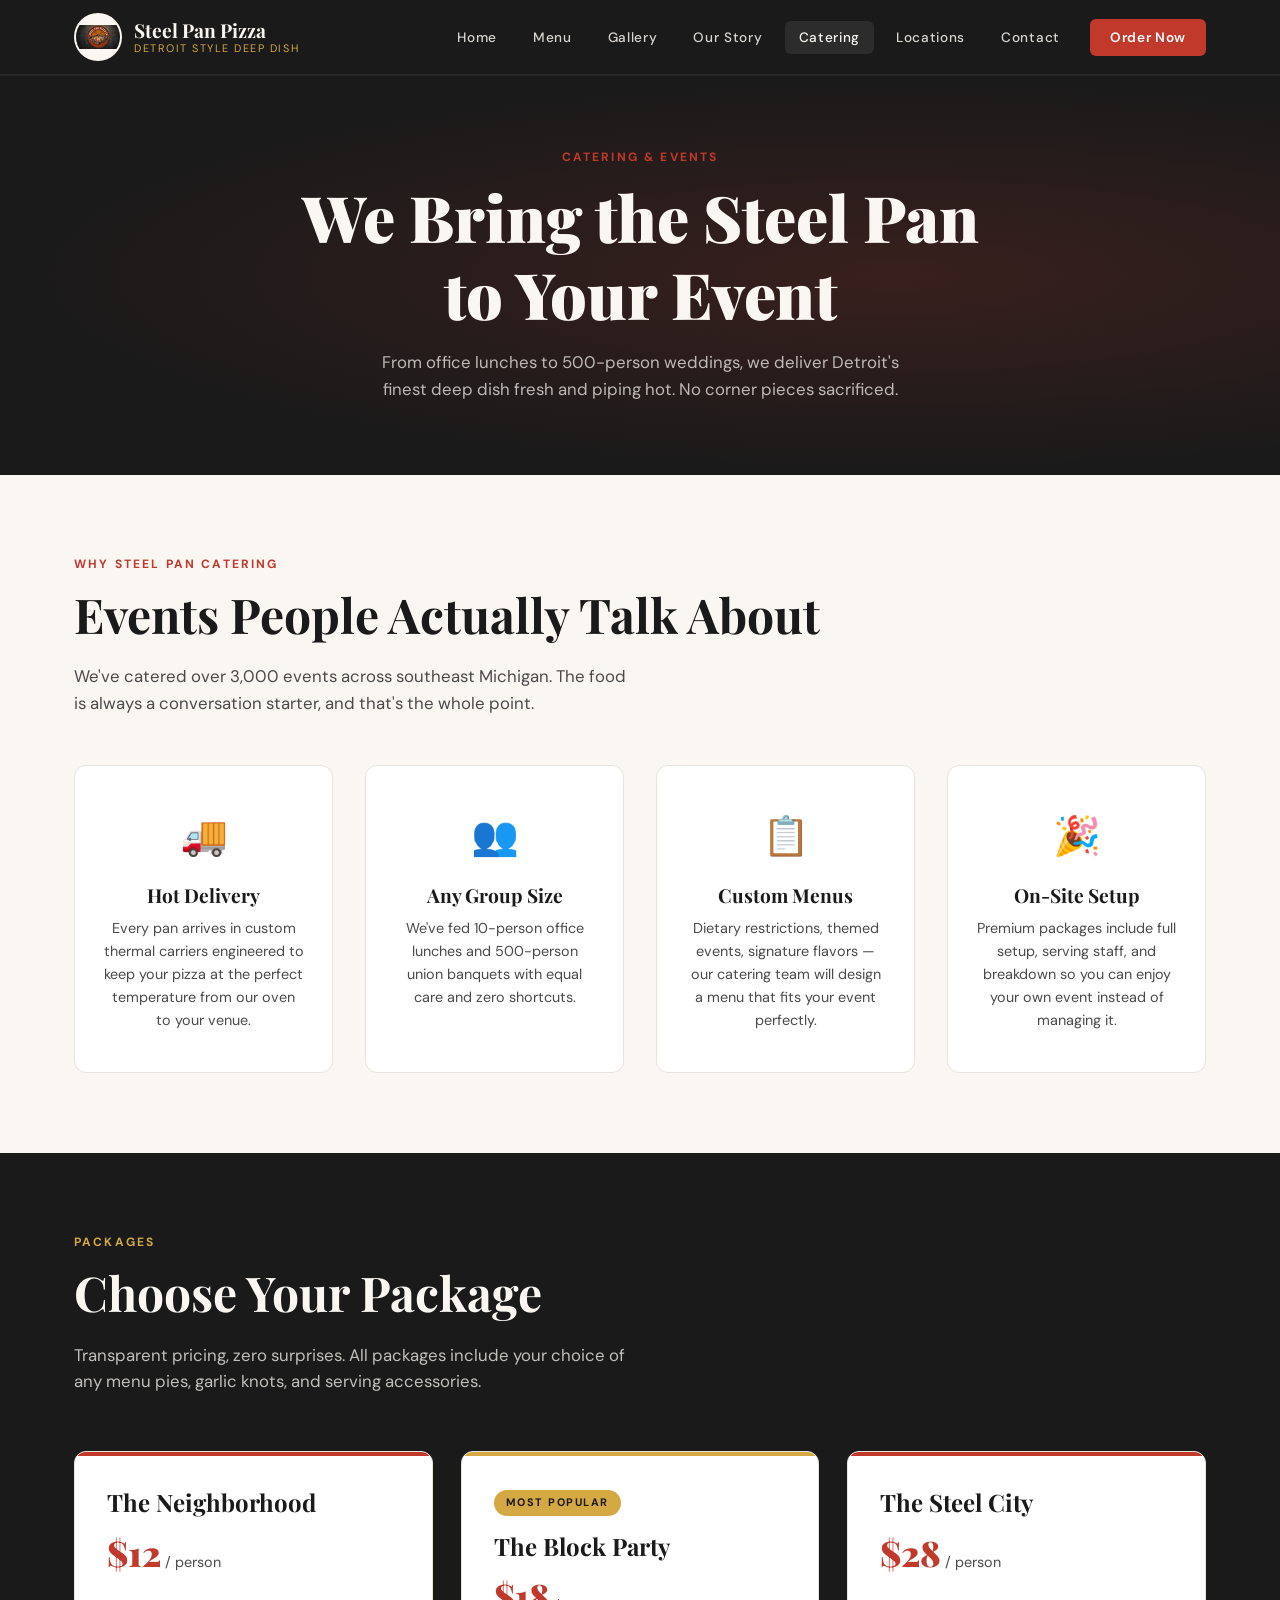
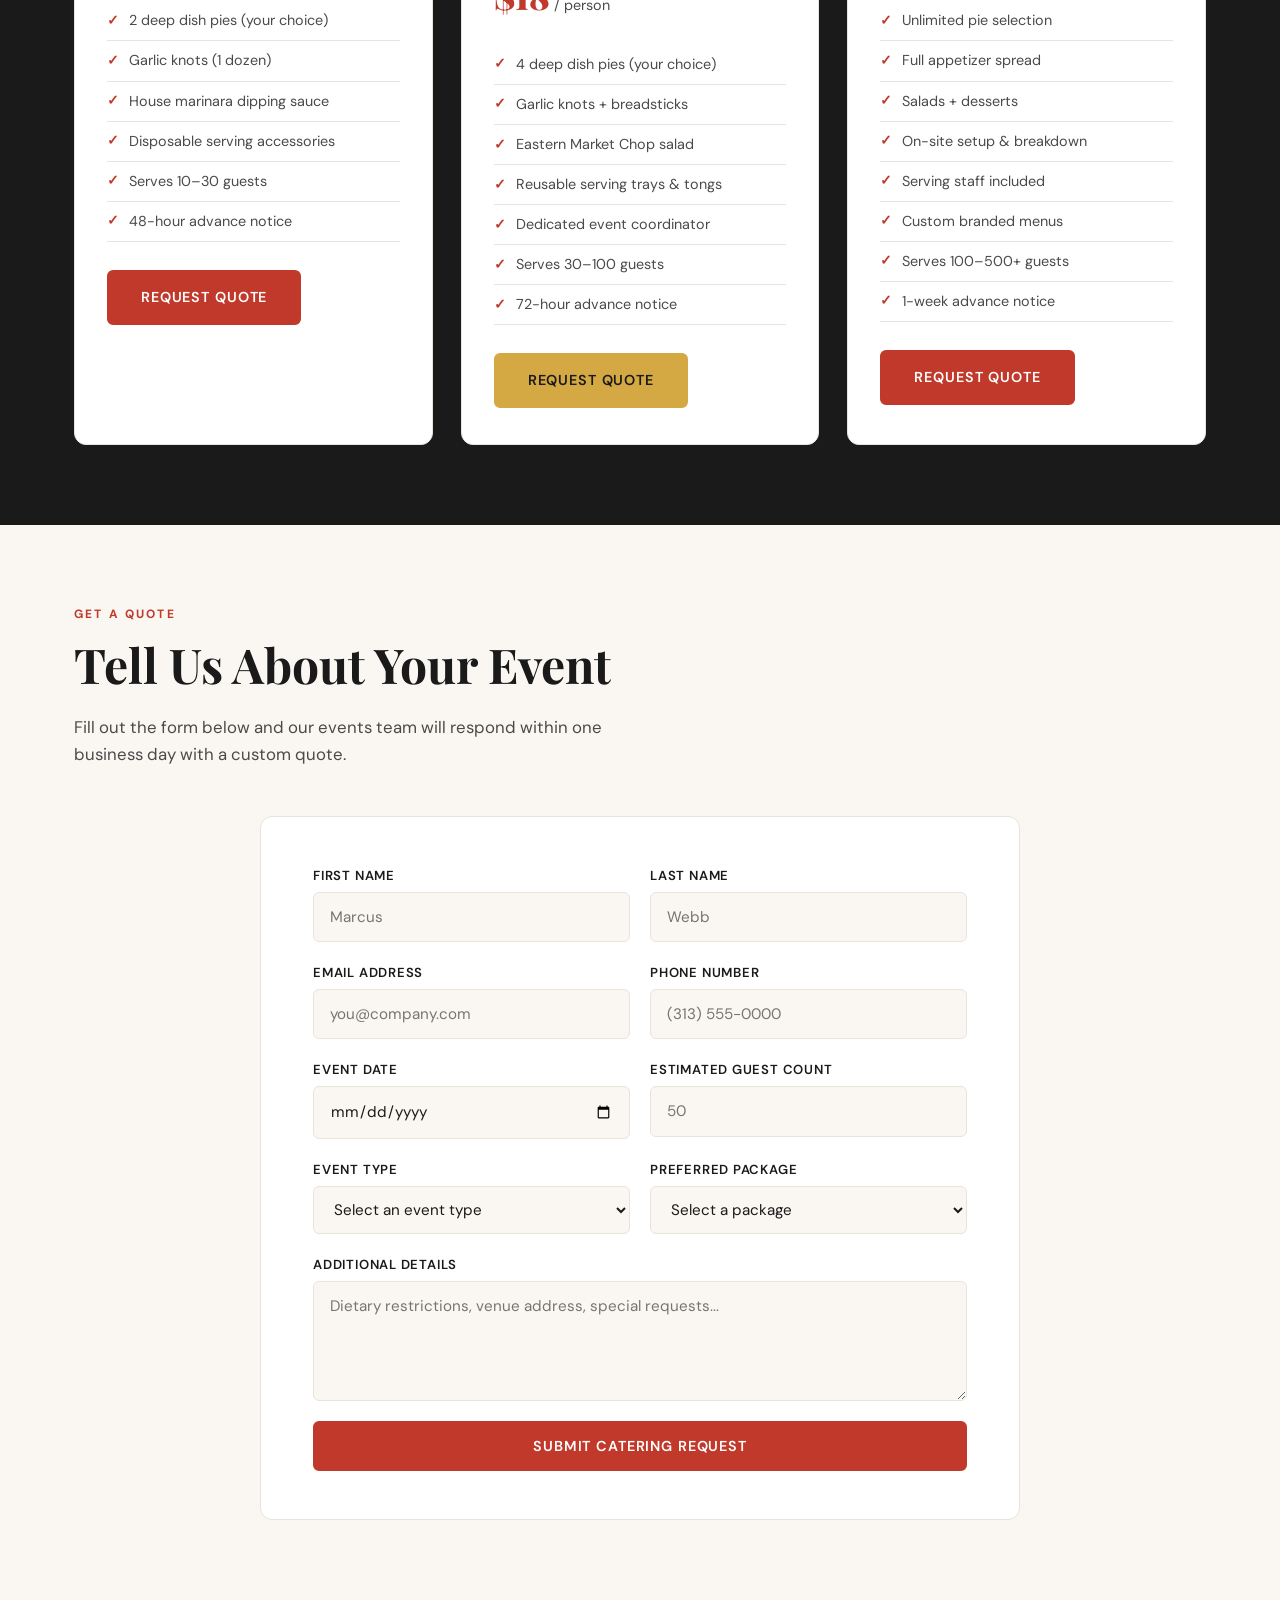
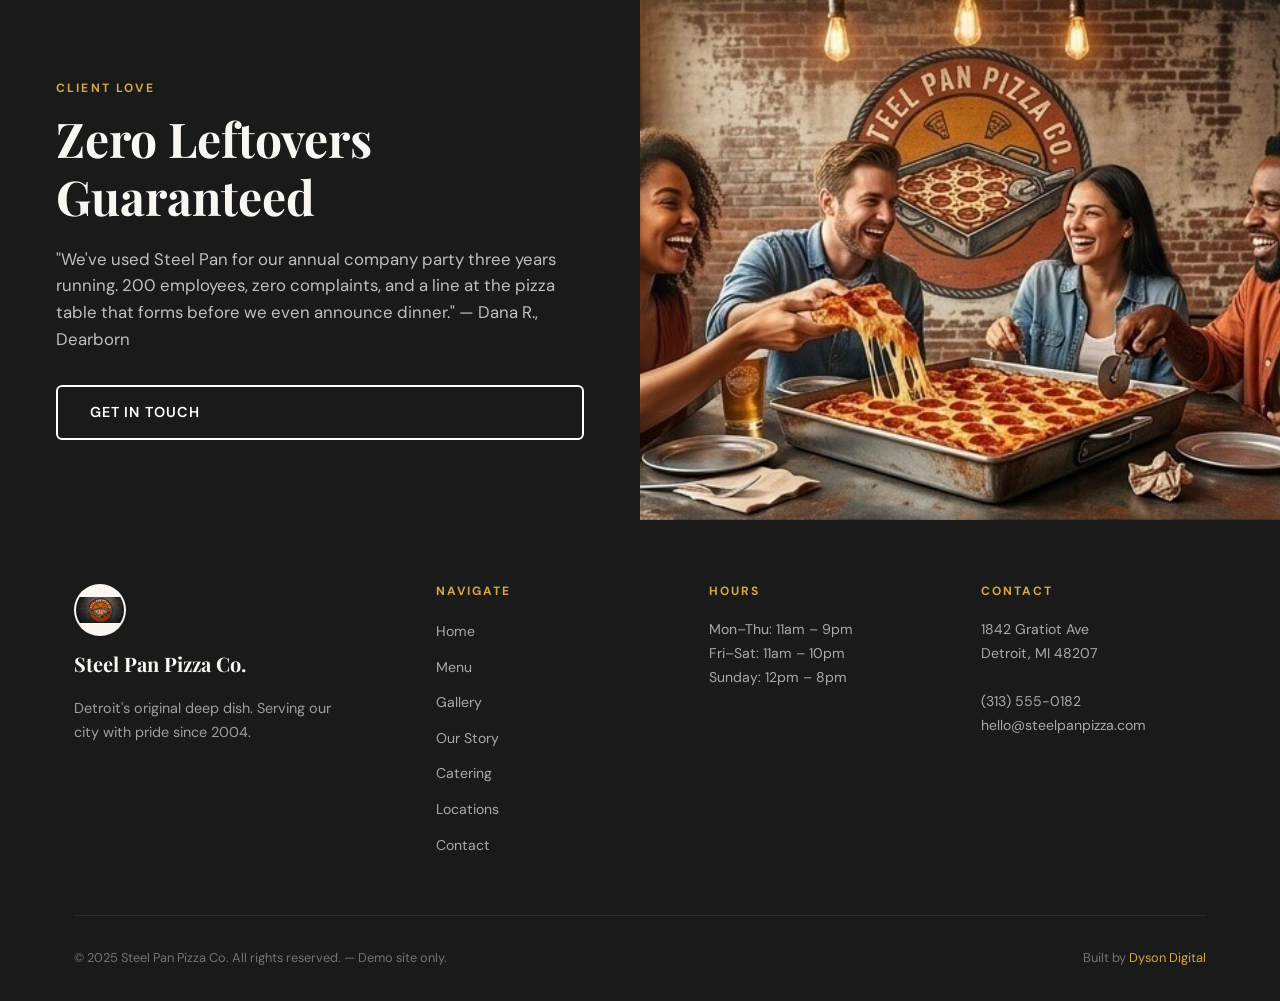
==== commit 49fa16e5: "Add files via upload" ====
--- a/catering.html
+++ b/catering.html
@@ -6,6 +6,51 @@
   <meta name="robots" content="noindex, nofollow">
   <title>Catering — Steel Pan Pizza Co.</title>
   <meta name="description" content="Steel Pan Pizza Co. catering for corporate events, weddings, and private parties across metro Detroit.">
+  <meta name="author" content="Steel Pan Pizza Co.">
+  <meta name="theme-color" content="#1a1a1a">
+
+  <!-- Favicon -->
+  <link rel="icon" type="image/png" href="images/pizzalogo.PNG">
+  <link rel="apple-touch-icon" href="images/pizzalogo.PNG">
+
+  <!-- Open Graph -->
+  <meta property="og:type" content="website">
+  <meta property="og:site_name" content="Steel Pan Pizza Co.">
+  <meta property="og:title" content="Catering — Steel Pan Pizza Co.">
+  <meta property="og:description" content="Steel Pan Pizza Co. catering for corporate events, weddings, and private parties across metro Detroit.">
+  <meta property="og:image" content="images/friendseatingpizza.jpg">
+  <meta property="og:url" content="catering.html">
+
+  <!-- Twitter Card -->
+  <meta name="twitter:card" content="summary_large_image">
+  <meta name="twitter:title" content="Catering — Steel Pan Pizza Co.">
+  <meta name="twitter:description" content="Detroit deep dish catering for any size event across metro Detroit.">
+  <meta name="twitter:image" content="images/friendseatingpizza.jpg">
+
+  <!-- Schema.org: FoodService / Catering -->
+  <script type="application/ld+json">
+  {
+    "@context": "https://schema.org",
+    "@type": "FoodService",
+    "name": "Steel Pan Pizza Co. — Catering",
+    "description": "Catering for corporate events, weddings, and private parties across metro Detroit.",
+    "url": "catering.html",
+    "provider": {
+      "@type": "Restaurant",
+      "name": "Steel Pan Pizza Co.",
+      "telephone": "(313) 555-0182",
+      "address": {
+        "@type": "PostalAddress",
+        "streetAddress": "1842 Gratiot Ave",
+        "addressLocality": "Detroit",
+        "addressRegion": "MI",
+        "postalCode": "48207",
+        "addressCountry": "US"
+      }
+    }
+  }
+  </script>
+
   <link rel="stylesheet" href="style.css">
   <link rel="preconnect" href="https://fonts.googleapis.com">
   <link rel="preconnect" href="https://fonts.gstatic.com" crossorigin>
--- a/style.css
+++ b/style.css
@@ -1708,6 +1708,53 @@
 /* ============================================================
    RESPONSIVE
    ============================================================ */
+
+/* --- TABLET NAV FIX: 769px–1060px ---
+   Targets only the range where links overflow but mobile menu
+   is not yet active. Desktop (>1060px) and mobile (≤768px)
+   are completely untouched.
+   ---------------------------------------------------------- */
+@media (min-width: 769px) and (max-width: 1060px) {
+  /* Shrink logo text so it stops crowding the links */
+  .nav-logo-text {
+    font-size: 0.95rem;
+  }
+
+  .nav-logo-text span {
+    display: none; /* hide "Detroit Style Deep Dish" tagline */
+  }
+
+  .nav-logo-img {
+    width: 38px;
+    height: 38px;
+  }
+
+  /* Tighten link spacing */
+  .nav-links {
+    gap: 2px;
+  }
+
+  .nav-links a {
+    font-size: 0.78rem;
+    padding: 7px 9px;
+    letter-spacing: 0;
+  }
+
+  /* Shrink the CTA button so it doesn't wrap */
+  .nav-links a.nav-cta {
+    font-size: 0.78rem;
+    padding: 8px 12px;
+    margin-left: 4px;
+    white-space: nowrap;
+  }
+
+  /* Slightly reduce inner padding */
+  .nav-inner {
+    padding-left: 16px;
+    padding-right: 16px;
+  }
+}
+
 @media (max-width: 1024px) {
   .split {
     grid-template-columns: 1fr;
@@ -1873,46 +1920,3 @@
   overflow: visible;
   line-height: 1.6;
 }
-/* ═══════════════════════════════════════════════
-   FINAL DYSON DIGITAL GOLD STANDARD PATCH
-   (Add to bottom of style.css)
-═══════════════════════════════════════════════ */
-
-/* 1. LAYER COMMAND (Fixes Ghost Buttons) */
-:root {
-  --z-nav:    1000;
-  --z-menu:   1100;
-  --z-close:  1200; /* Absolute Top */
-  --z-modal:  9999;
-}
-
-.navbar { z-index: var(--z-nav); }
-.mobile-menu { z-index: var(--z-menu); }
-.mobile-menu-close, .lightbox-close { z-index: var(--z-close) !important; }
-.demo-modal-bg, .lightbox { z-index: var(--z-modal); }
-
-/* 2. OUR STORY MOBILE ALIGNMENT (Fixes the "Claude Shortcut") */
-@media (max-width: 768px) {
-  .story-content, .timeline-body, .pillar-card, .package-card {
-    padding-left: 25px !important;
-    padding-right: 25px !important;
-    text-align: left !important; /* Professional Detroit Craft Aligned */
-  }
-}
-
-/* 3. VERTICAL RHYTHM (Fixes the "Bunched Up" look) */
-section, .section, .page-header {
-  padding-top: 90px !important;
-  padding-bottom: 90px !important;
-}
-
-.hero-title, .section-title {
-  margin-bottom: 32px !important;
-}
-
-/* 4. FOOTER LINK RECOGNITION */
-.footer-bottom a {
-  display: inline-block;
-  padding: 4px 0;
-  border-bottom: 1px solid var(--gold); /* Makes the portfolio link pop */
-}
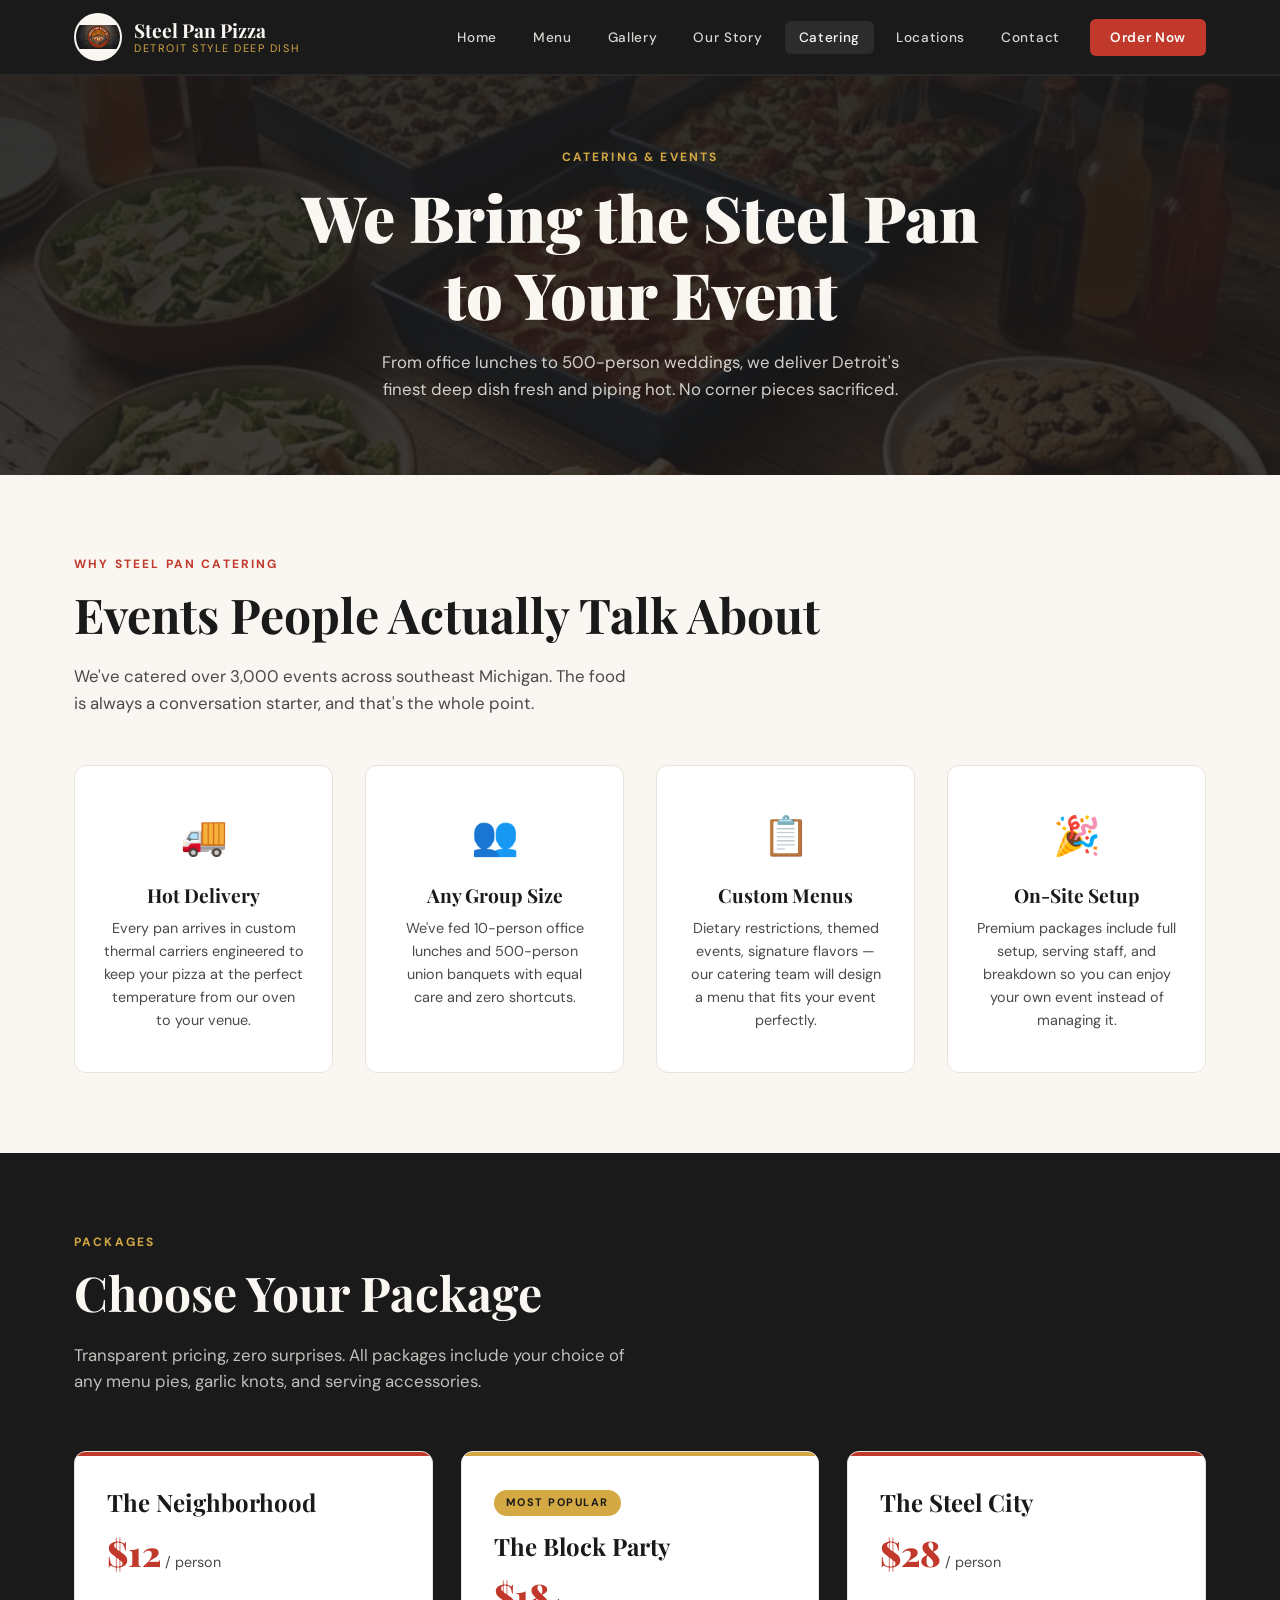
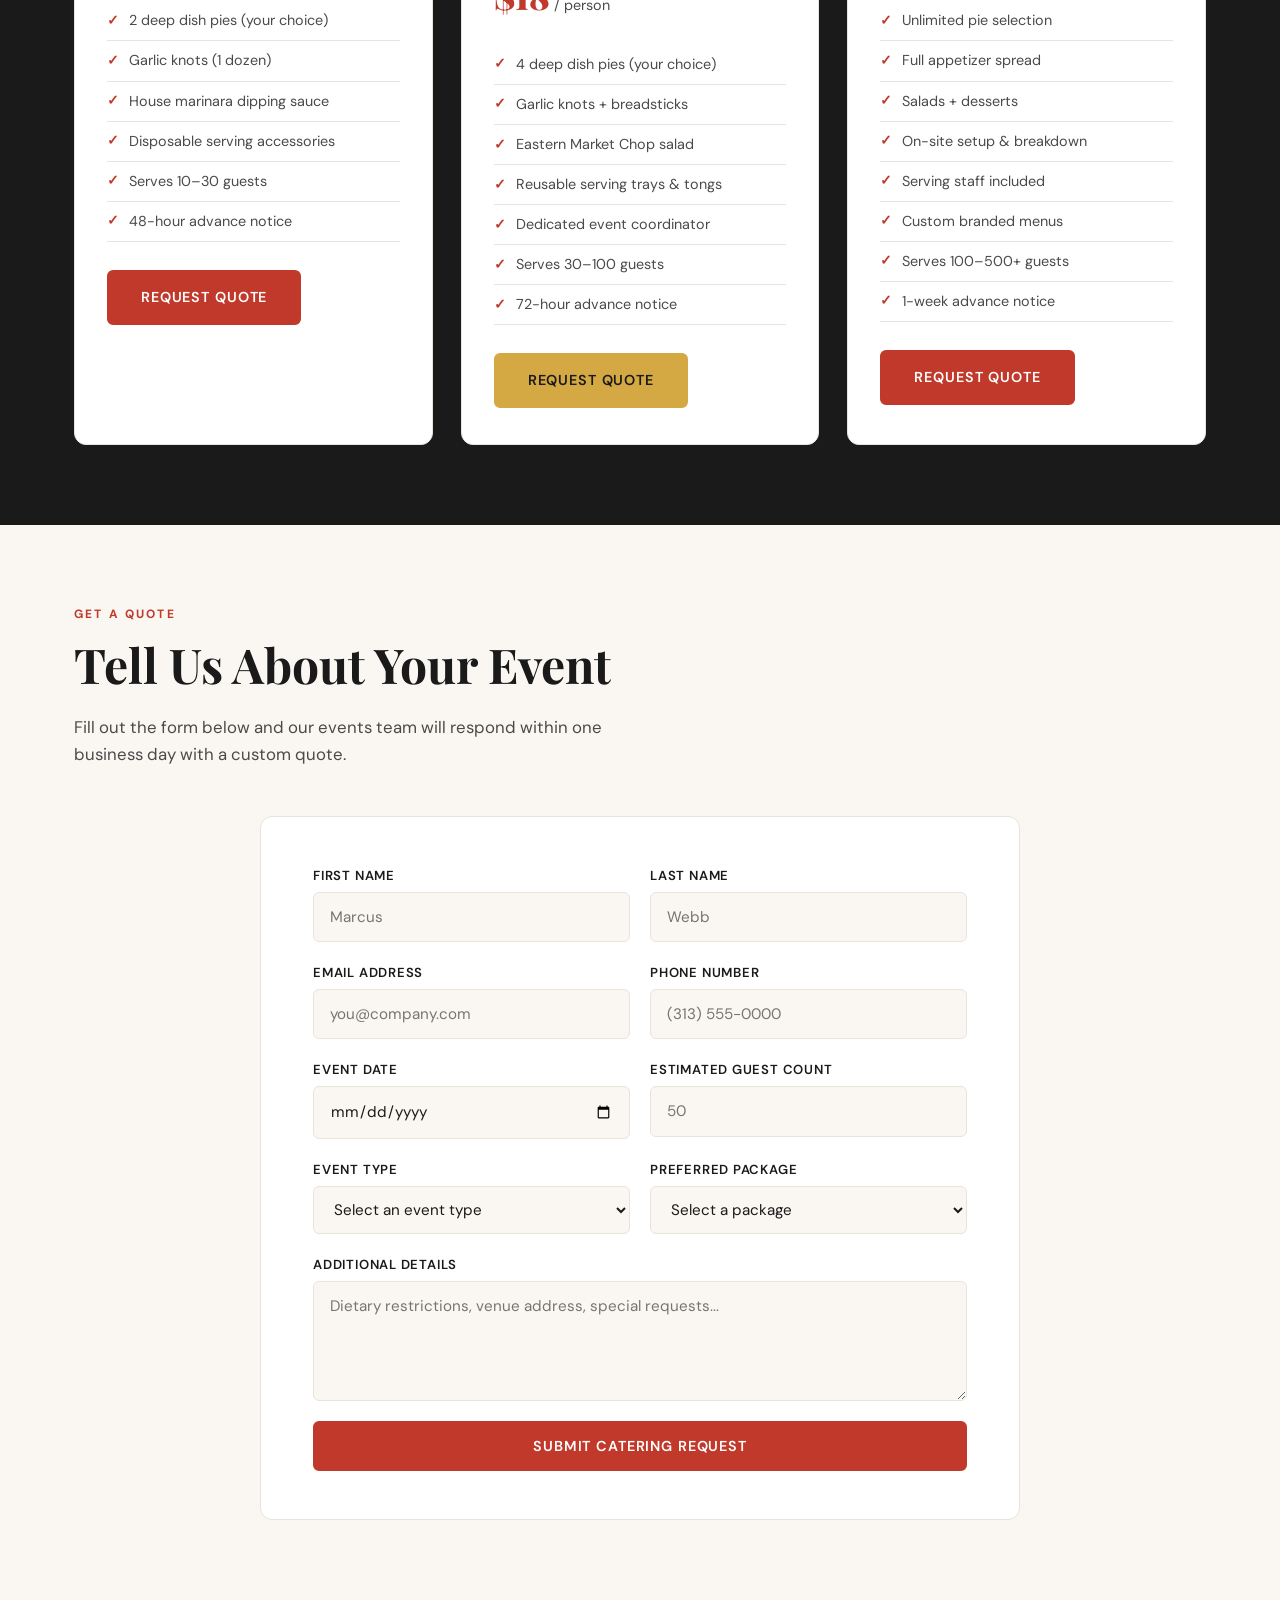
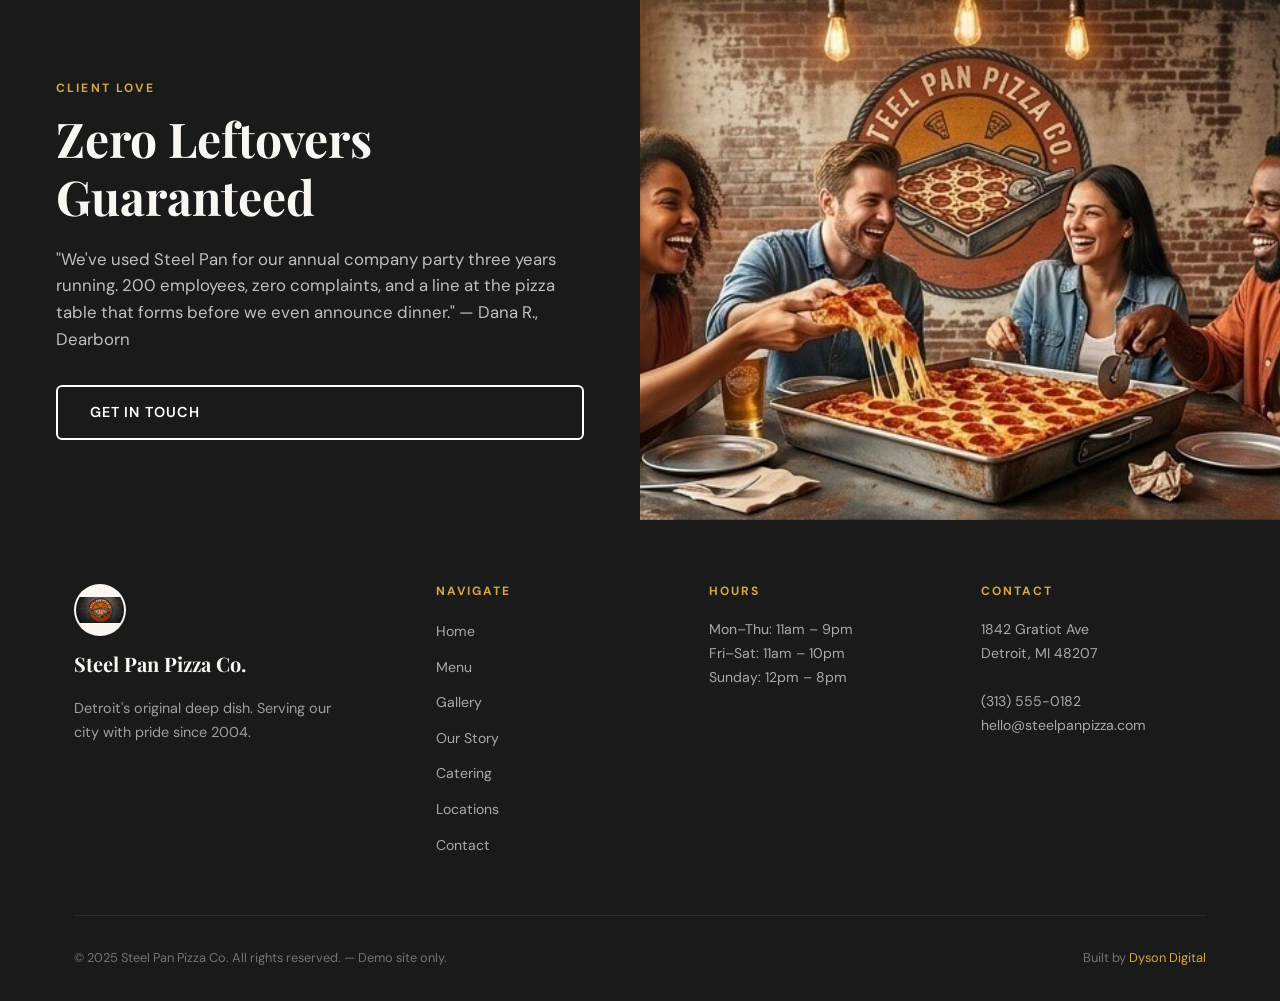
==== commit 34a09158: "Add files via upload" ====
--- a/catering.html
+++ b/catering.html
@@ -97,7 +97,8 @@
   </div>
 
   <!-- PAGE HEADER -->
-  <header class="page-header">
+  <header class="page-header page-header--img">
+    <img src="images/thepartyspread.png" alt="A catering spread of Steel Pan deep dish pizzas" class="page-header-bg" loading="eager">
     <div class="container page-header-inner">
       <span class="section-label">Catering &amp; Events</span>
       <h1>We Bring the Steel Pan<br>to Your Event</h1>
--- a/style.css
+++ b/style.css
@@ -550,19 +550,44 @@
   text-align: center;
   position: relative;
   overflow: hidden;
-}
-
+  min-height: 340px;
+  display: flex;
+  align-items: center;
+  justify-content: center;
+}
+
+/* Default radial tint (no bg photo) */
 .page-header::before {
   content: '';
   position: absolute;
   inset: 0;
   background: radial-gradient(ellipse at 70% 50%, rgba(192,57,43,0.18) 0%, transparent 70%);
   pointer-events: none;
+  z-index: 1;
+}
+
+/* --- Photo-backed page headers --- */
+.page-header--img .page-header-bg {
+  position: absolute;
+  inset: 0;
+  width: 100%;
+  height: 100%;
+  object-fit: cover;
+  object-position: center;
+  opacity: 0.38;
+  z-index: 0;
+}
+
+/* Darken overlay for photo headers */
+.page-header--img::before {
+  background: linear-gradient(to bottom, rgba(26,26,26,0.72) 0%, rgba(26,26,26,0.58) 100%);
+  z-index: 1;
 }
 
 .page-header-inner {
   position: relative;
-  z-index: 1;
+  z-index: 2;
+  width: 100%;
 }
 
 .page-header h1 {
@@ -577,7 +602,7 @@
 
 .page-header p {
   font-size: 1.05rem;
-  color: rgba(250,247,242,0.72);
+  color: rgba(250,247,242,0.82);
   max-width: 540px;
   margin-left: auto;
   margin-right: auto;
@@ -589,12 +614,7 @@
 /* ============================================================
    FEATURES / PILLARS
    ============================================================ */
-.pillars-grid {
-  display: grid;
-  grid-template-columns: repeat(auto-fit, minmax(220px, 1fr));
-  gap: 32px;
-  margin-top: 56px;
-}
+
 
 .pillar-card {
   text-align: center;
@@ -680,8 +700,64 @@
   padding: 64px 56px;
 }
 
+/* When split-body also carries section--dark, ensure text is readable */
+.split-body.section--dark {
+  background-color: var(--charcoal);
+  color: var(--cream);
+}
+
+.split-body.section--dark h2,
+.split-body.section--dark h3,
+.split-body.section--dark .section-title {
+  color: var(--cream);
+}
+
+.split-body.section--dark .section-subtitle {
+  color: rgba(250,247,242,0.75);
+}
+
+.split-body.section--dark .section-label {
+  color: var(--gold);
+}
+
+/* section-label inside photo page headers should be gold, not red */
+.page-header--img .section-label {
+  color: var(--gold);
+}
+
 .split-body .section-subtitle {
   margin-bottom: 32px;
+}
+
+/* menu-grid: prevent 280px minimum from overflowing narrow phones */
+.menu-grid {
+  display: grid;
+  grid-template-columns: repeat(auto-fill, minmax(min(280px, 100%), 1fr));
+  gap: 28px;
+}
+
+/* pillars-grid: safer minimum for very small screens */
+.pillars-grid {
+  display: grid;
+  grid-template-columns: repeat(auto-fit, minmax(min(220px, 100%), 1fr));
+  gap: 32px;
+  margin-top: 56px;
+}
+
+/* ============================================================
+   MENU SECTION WRAPPERS (filter show/hide + spacing)
+   ============================================================ */
+.menu-section {
+  margin-top: 56px;
+}
+
+.menu-section--first,
+.menu-section:first-of-type {
+  margin-top: 0;
+}
+
+.menu-section-heading {
+  margin-top: 0;
 }
 
 /* ============================================================
@@ -717,11 +793,7 @@
   color: var(--white);
 }
 
-.menu-grid {
-  display: grid;
-  grid-template-columns: repeat(auto-fill, minmax(280px, 1fr));
-  gap: 28px;
-}
+
 
 .menu-card {
   border-radius: var(--radius-lg);
@@ -1198,21 +1270,11 @@
   transform: translateY(-4px);
 }
 
-.location-map-placeholder {
+.location-card-img {
   width: 100%;
   height: 200px;
-  background: linear-gradient(135deg, var(--charcoal) 0%, #2d2d2d 100%);
-  display: flex;
-  align-items: center;
-  justify-content: center;
-  position: relative;
-  overflow: hidden;
-}
-
-.location-map-placeholder::before {
-  content: '📍';
-  font-size: 3rem;
-  opacity: 0.5;
+  object-fit: cover;
+  display: block;
 }
 
 .location-card-body {
@@ -1853,15 +1915,22 @@
   }
 
   .timeline-item {
-    grid-template-columns: 72px 1fr;
+    grid-template-columns: 60px 1fr;
+    gap: 28px;
   }
 
   .timeline-item::before {
-    left: 35px;
+    left: 68px;
   }
 
   .timeline-dot {
-    left: 29px;
+    left: 61px;
+  }
+
+  .timeline-year {
+    font-size: 1.05rem;
+    text-align: left;
+    padding-top: 6px;
   }
 
   .gallery-grid {
@@ -1920,3 +1989,60 @@
   overflow: visible;
   line-height: 1.6;
 }
+
+/* ============================================================
+   GAP FIXES: Consecutive same-colour sections
+   Remove top padding from sections that directly follow
+   another section of the same background colour so there
+   is no double-padding white/dark gap between them.
+   ============================================================ */
+
+/* index.html: menu-preview (dark) + testimonials (dark) back-to-back */
+.section--no-top-pad {
+  padding-top: 0;
+}
+
+/* story.html: cream story-body + cream timeline — no gap */
+.section--cream + .section--cream {
+  padding-top: 0;
+}
+
+/* contact.html & locations.html: cream + cream after split */
+/* Handled by .section--no-top-pad on the second section */
+
+/* ============================================================
+   PAGE HEADER: MOBILE PADDING REDUCTION
+   ============================================================ */
+@media (max-width: 768px) {
+  .page-header {
+    padding-top: 52px;
+    padding-bottom: 52px;
+    min-height: 280px;
+  }
+
+  .page-header h1 {
+    font-size: clamp(1.9rem, 7vw, 2.8rem);
+  }
+
+  .split-body {
+    padding: 40px 24px;
+  }
+}
+
+@media (max-width: 480px) {
+  .page-header {
+    padding-top: 44px;
+    padding-bottom: 44px;
+    min-height: 240px;
+  }
+
+  .menu-cat-btn {
+    font-size: 0.75rem;
+    padding: 8px 14px;
+  }
+
+  /* Prevent menu grid cards from being too narrow */
+  .menu-card-img {
+    height: 180px;
+  }
+}
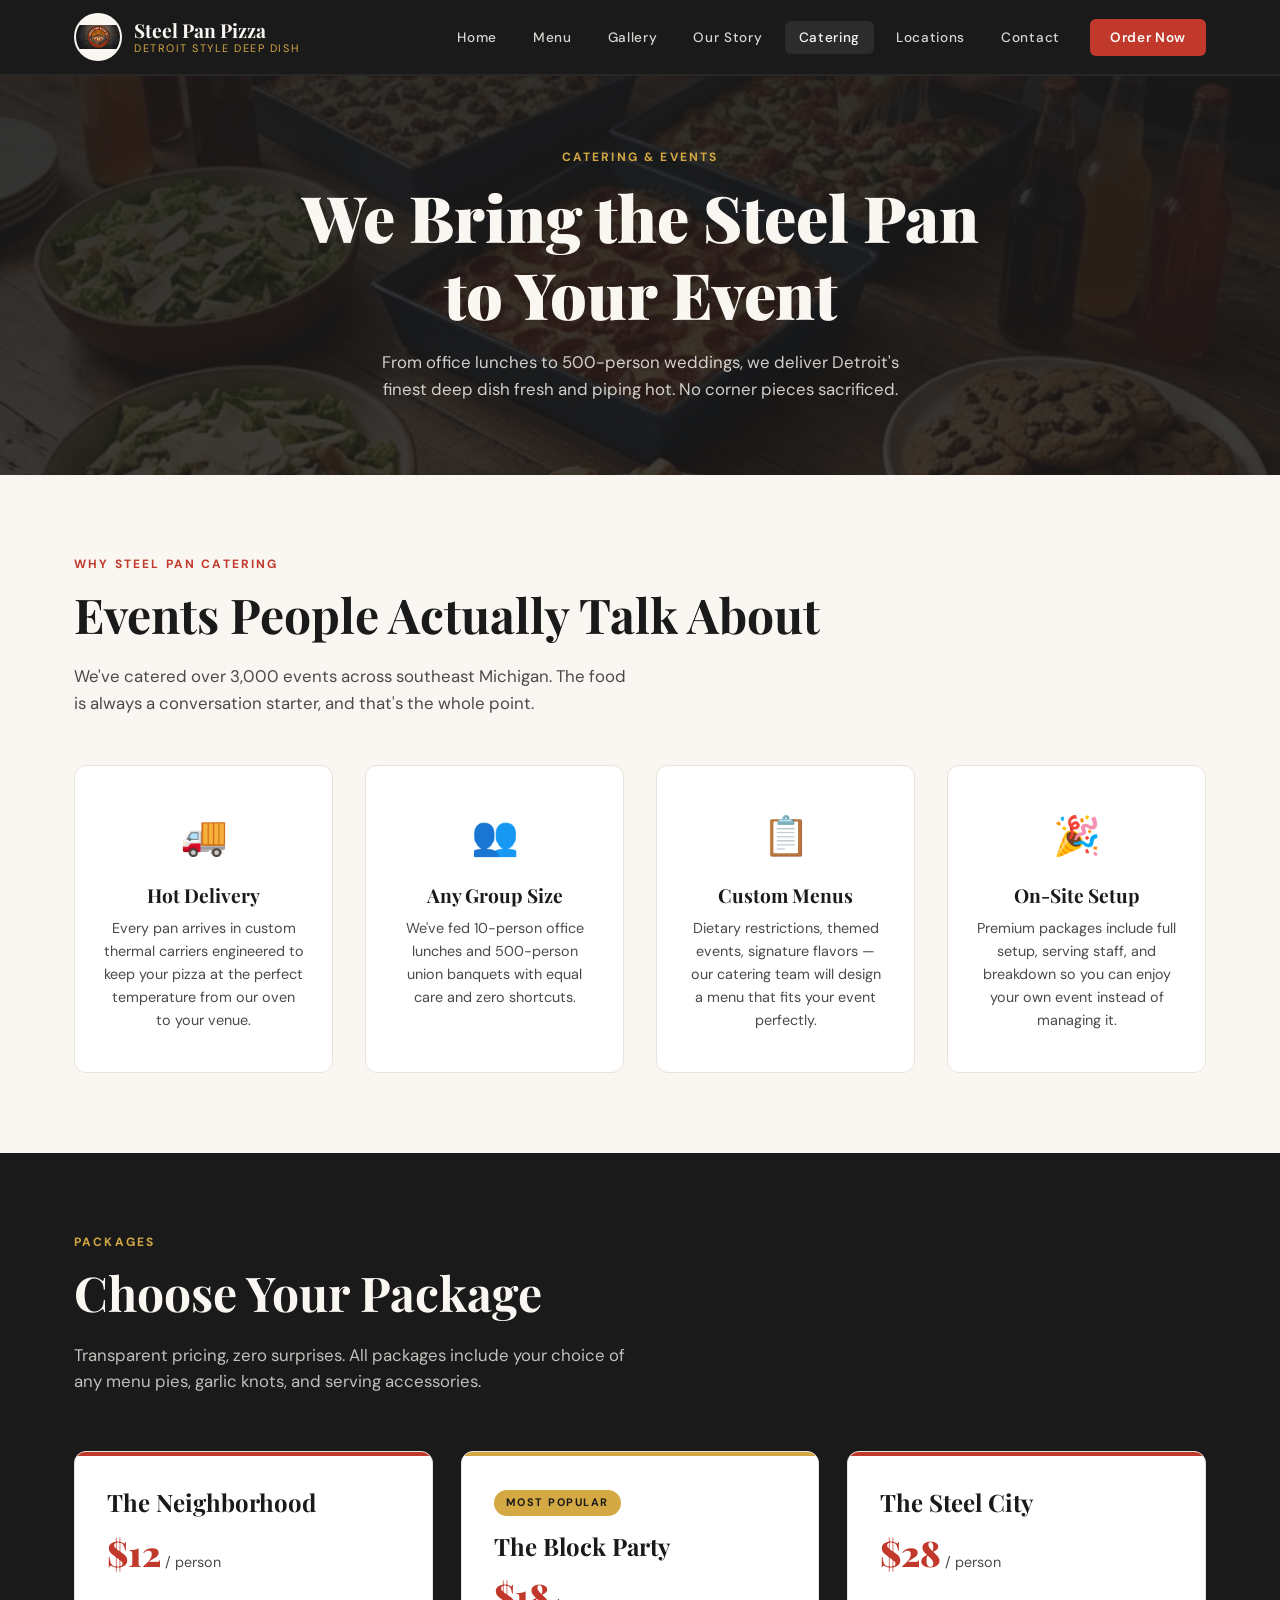
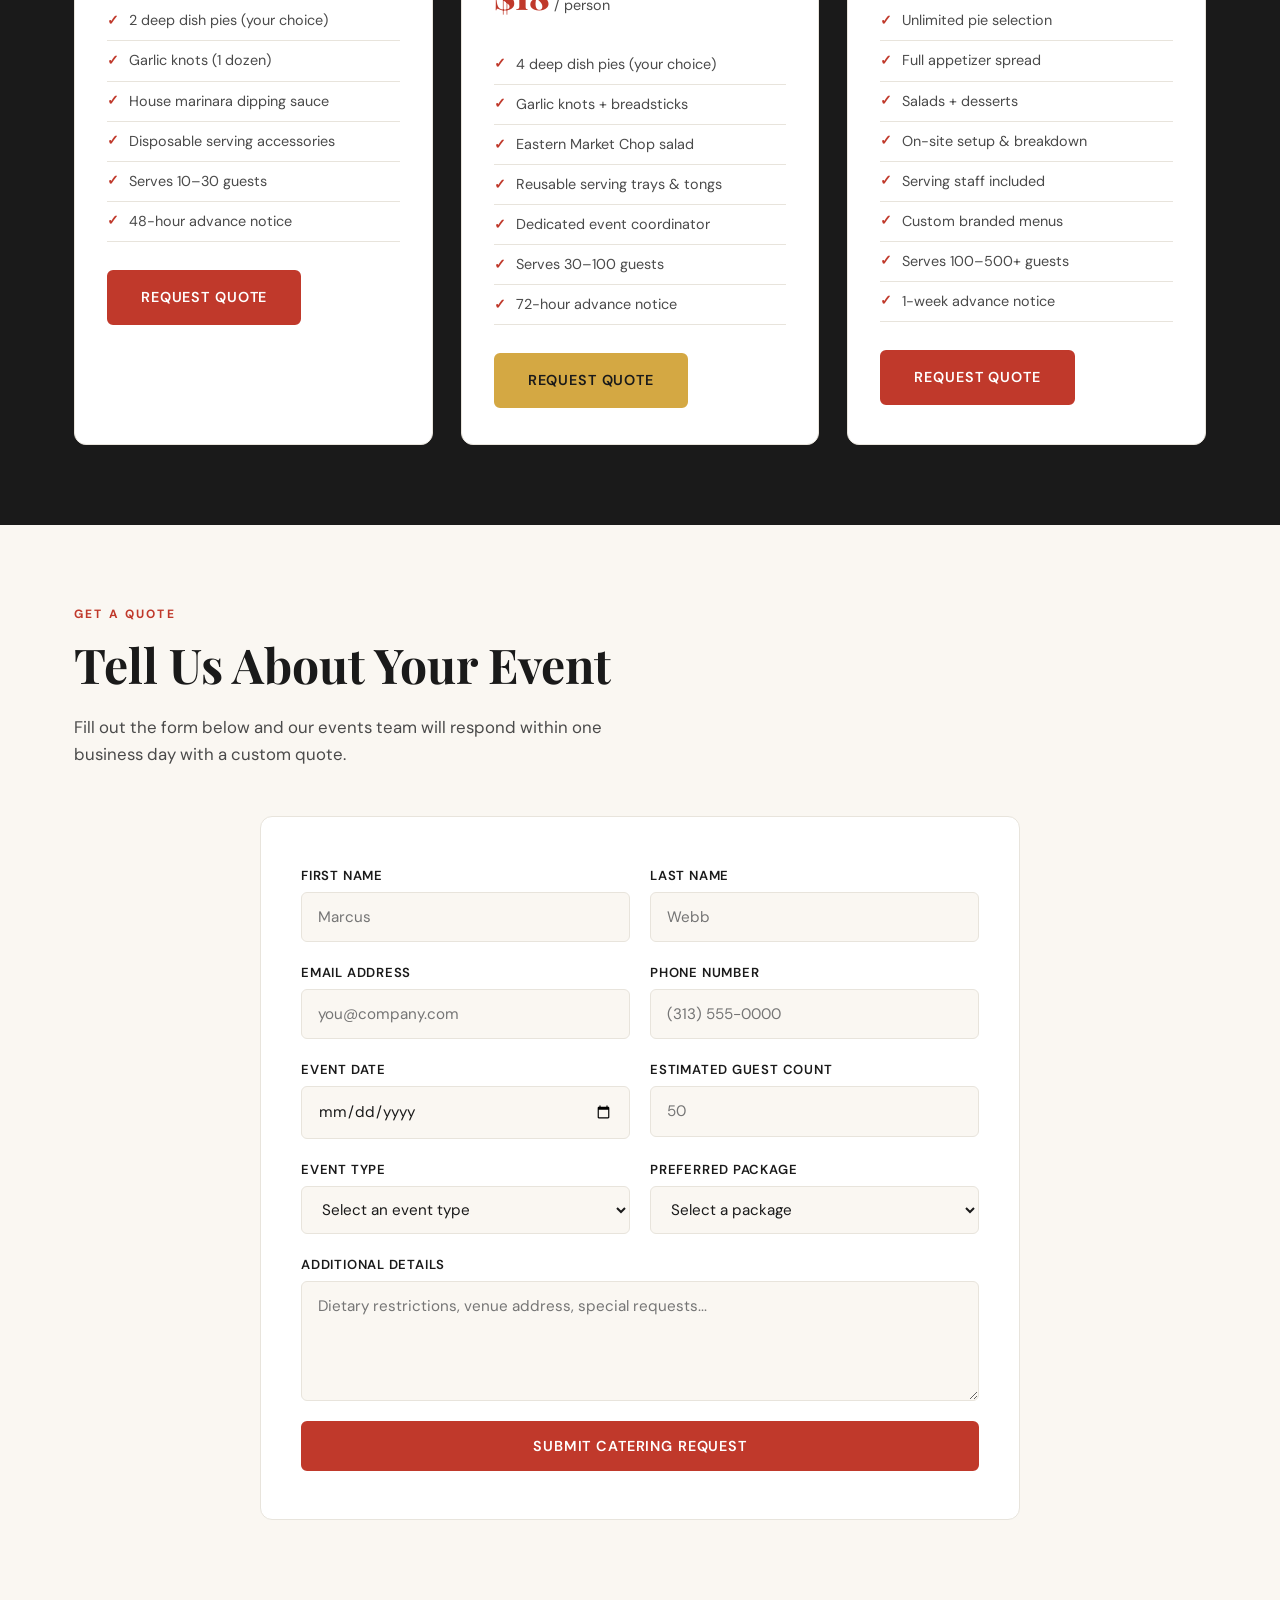
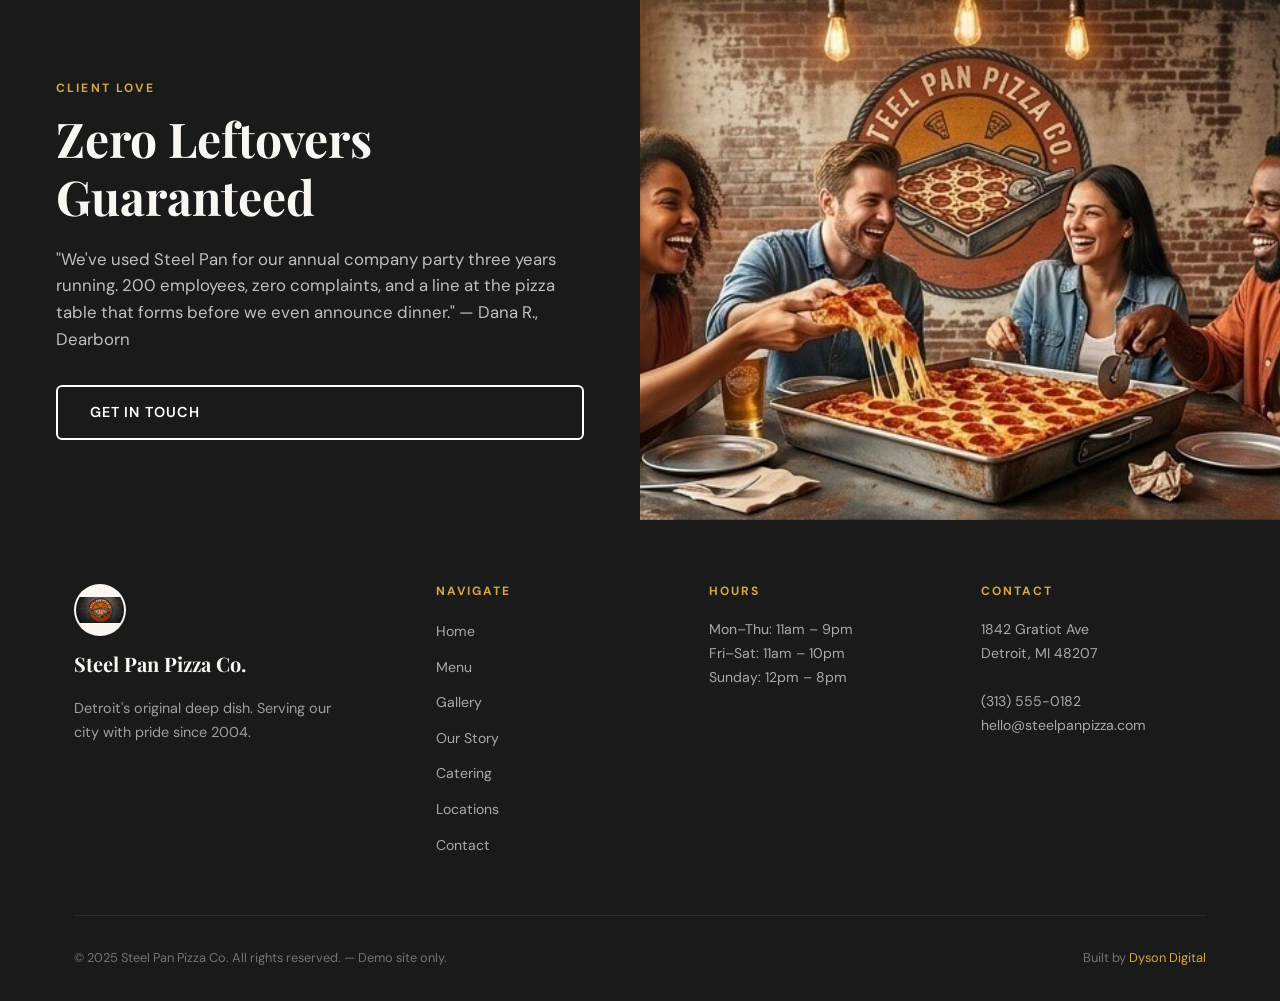
==== commit 14a57b12: "Remove duplicate favicon link in catering.html Removed duplicate favicon link and kept the primary o" ====
--- a/catering.html
+++ b/catering.html
@@ -12,7 +12,7 @@
   <!-- Favicon -->
   <link rel="icon" type="image/png" href="images/pizzalogo.PNG">
   <link rel="apple-touch-icon" href="images/pizzalogo.PNG">
-
+  <link rel="icon" type="image/png" href="favicon.png">
   <!-- Open Graph -->
   <meta property="og:type" content="website">
   <meta property="og:site_name" content="Steel Pan Pizza Co.">
--- a/style.css
+++ b/style.css
@@ -446,10 +446,30 @@
   opacity: 0.45;
 }
 
+.hero-video {
+  position: absolute;
+  inset: 0;
+  width: 100%;
+  height: 100%;
+  object-fit: cover;
+  object-position: center;
+  opacity: 0.55;
+  pointer-events: none;
+  z-index: 0;
+}
+
+/* Respect reduced-motion preference — hide video, hero bg-color shows instead */
+@media (prefers-reduced-motion: reduce) {
+  .hero-video {
+    display: none;
+  }
+}
+
 .hero-overlay {
   position: absolute;
   inset: 0;
   background: linear-gradient(135deg, rgba(26,26,26,0.82) 0%, rgba(26,26,26,0.45) 60%, rgba(192,57,43,0.15) 100%);
+  z-index: 1;
 }
 
 .hero-content {
@@ -794,7 +814,6 @@
 }
 
 
-
 .menu-card {
   border-radius: var(--radius-lg);
   overflow: hidden;
@@ -1084,7 +1103,7 @@
    ============================================================ */
 .catering-packages {
   display: grid;
-  grid-template-columns: repeat(auto-fit, minmax(280px, 1fr));
+  grid-template-columns: repeat(auto-fit, minmax(min(280px, 100%), 1fr));
   gap: 28px;
   margin-top: 56px;
 }
@@ -1187,7 +1206,7 @@
   background-color: var(--white);
   border: 1px solid var(--light-gray);
   border-radius: var(--radius-lg);
-  padding: 48px 52px;
+  padding: 48px 40px;
   max-width: 760px;
   margin-left: auto;
   margin-right: auto;
@@ -1252,7 +1271,7 @@
    ============================================================ */
 .locations-grid {
   display: grid;
-  grid-template-columns: repeat(auto-fit, minmax(300px, 1fr));
+  grid-template-columns: repeat(auto-fit, minmax(min(300px, 100%), 1fr));
   gap: 28px;
   margin-top: 56px;
 }
@@ -1686,7 +1705,7 @@
    ============================================================ */
 .testimonials-grid {
   display: grid;
-  grid-template-columns: repeat(auto-fit, minmax(280px, 1fr));
+  grid-template-columns: repeat(auto-fit, minmax(min(280px, 100%), 1fr));
   gap: 24px;
   margin-top: 52px;
 }
@@ -1946,6 +1965,21 @@
   .gallery-item:nth-child(6) { grid-column: span 1; }
   .gallery-item:nth-child(7) { grid-column: span 1; }
   .gallery-item:nth-child(8) { grid-column: span 2; }
+
+  /* merged */
+  .page-header {
+    padding-top: 52px;
+    padding-bottom: 52px;
+    min-height: 280px;
+  }
+
+  .page-header h1 {
+    font-size: clamp(1.9rem, 7vw, 2.8rem);
+  }
+
+  .split-body {
+    padding: 40px 24px;
+  }
 }
 
 @media (max-width: 480px) {
@@ -1964,6 +1998,23 @@
 
   .menu-categories {
     gap: 8px;
+  }
+
+  /* merged */
+  .page-header {
+    padding-top: 44px;
+    padding-bottom: 44px;
+    min-height: 240px;
+  }
+
+  .menu-cat-btn {
+    font-size: 0.75rem;
+    padding: 8px 14px;
+  }
+
+  /* Prevent menu grid cards from being too narrow */
+  .menu-card-img {
+    height: 180px;
   }
 }
 
@@ -2013,36 +2064,3 @@
 /* ============================================================
    PAGE HEADER: MOBILE PADDING REDUCTION
    ============================================================ */
-@media (max-width: 768px) {
-  .page-header {
-    padding-top: 52px;
-    padding-bottom: 52px;
-    min-height: 280px;
-  }
-
-  .page-header h1 {
-    font-size: clamp(1.9rem, 7vw, 2.8rem);
-  }
-
-  .split-body {
-    padding: 40px 24px;
-  }
-}
-
-@media (max-width: 480px) {
-  .page-header {
-    padding-top: 44px;
-    padding-bottom: 44px;
-    min-height: 240px;
-  }
-
-  .menu-cat-btn {
-    font-size: 0.75rem;
-    padding: 8px 14px;
-  }
-
-  /* Prevent menu grid cards from being too narrow */
-  .menu-card-img {
-    height: 180px;
-  }
-}
